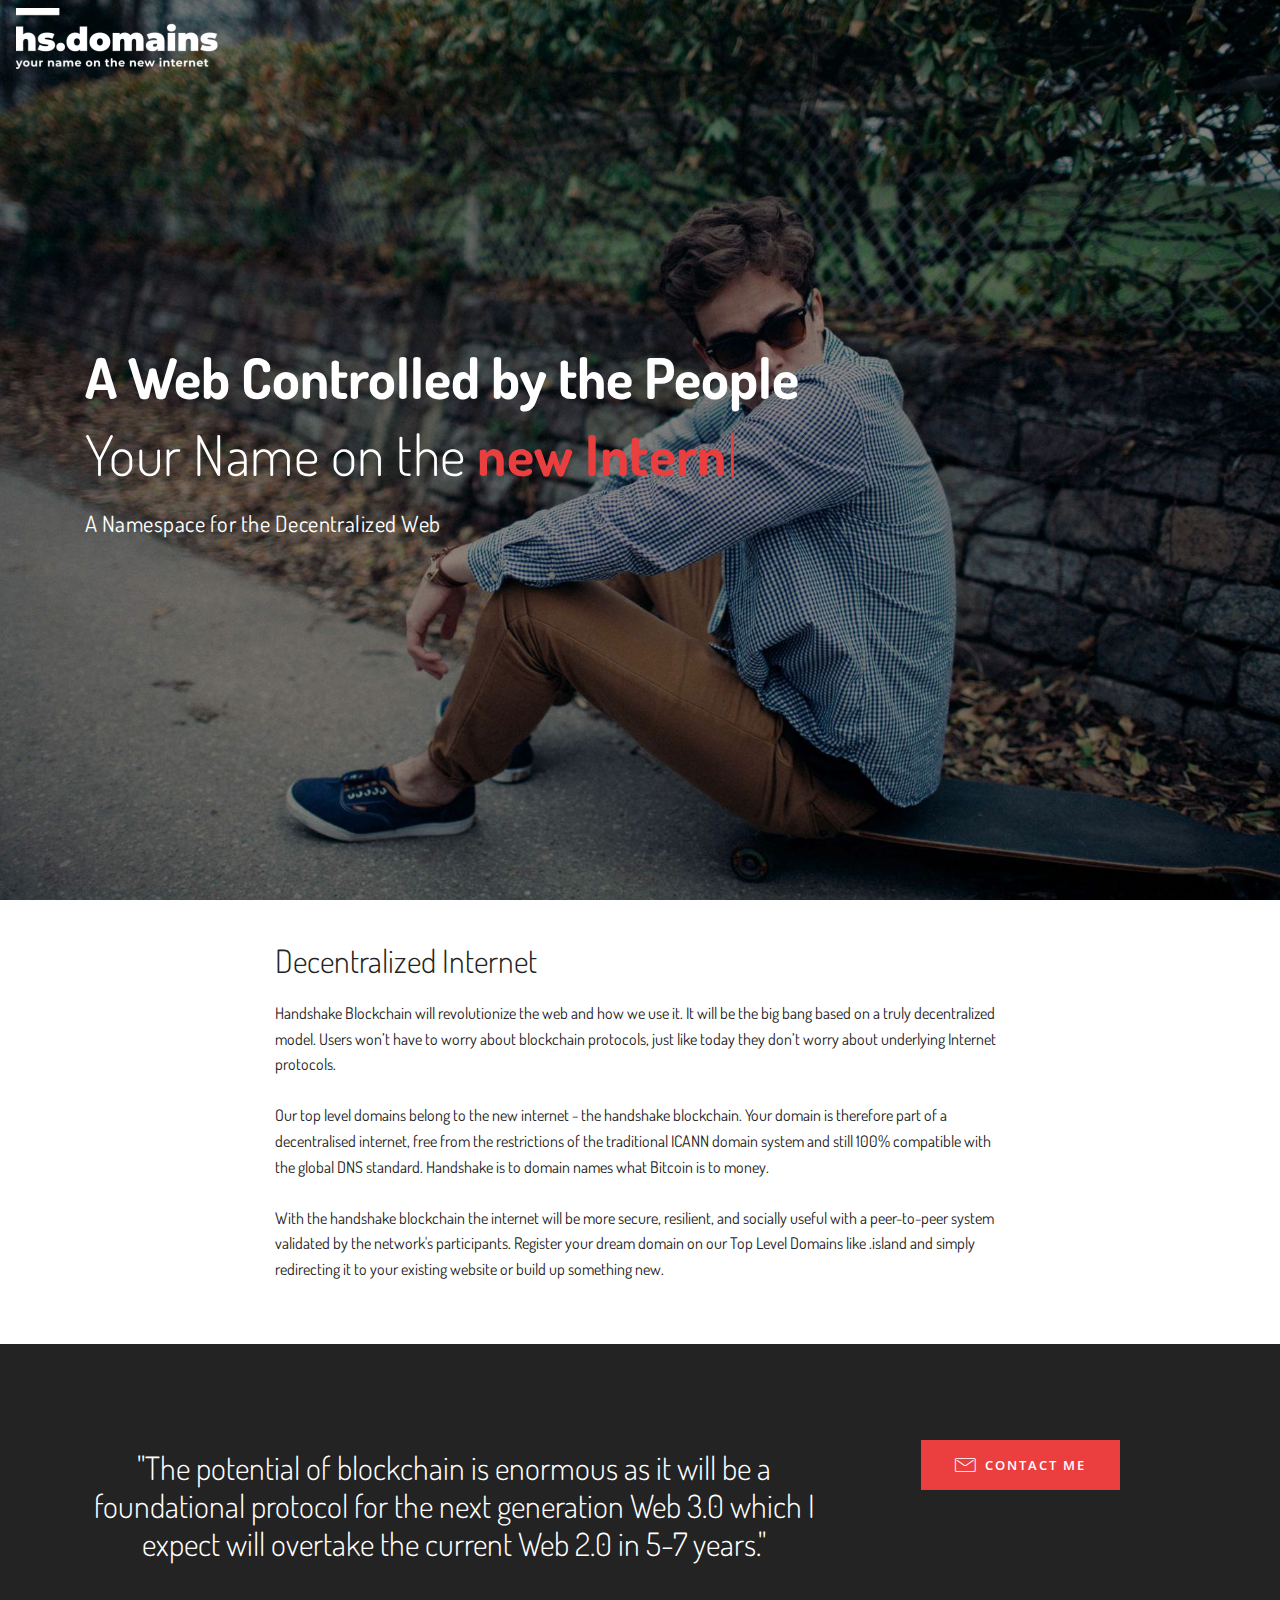
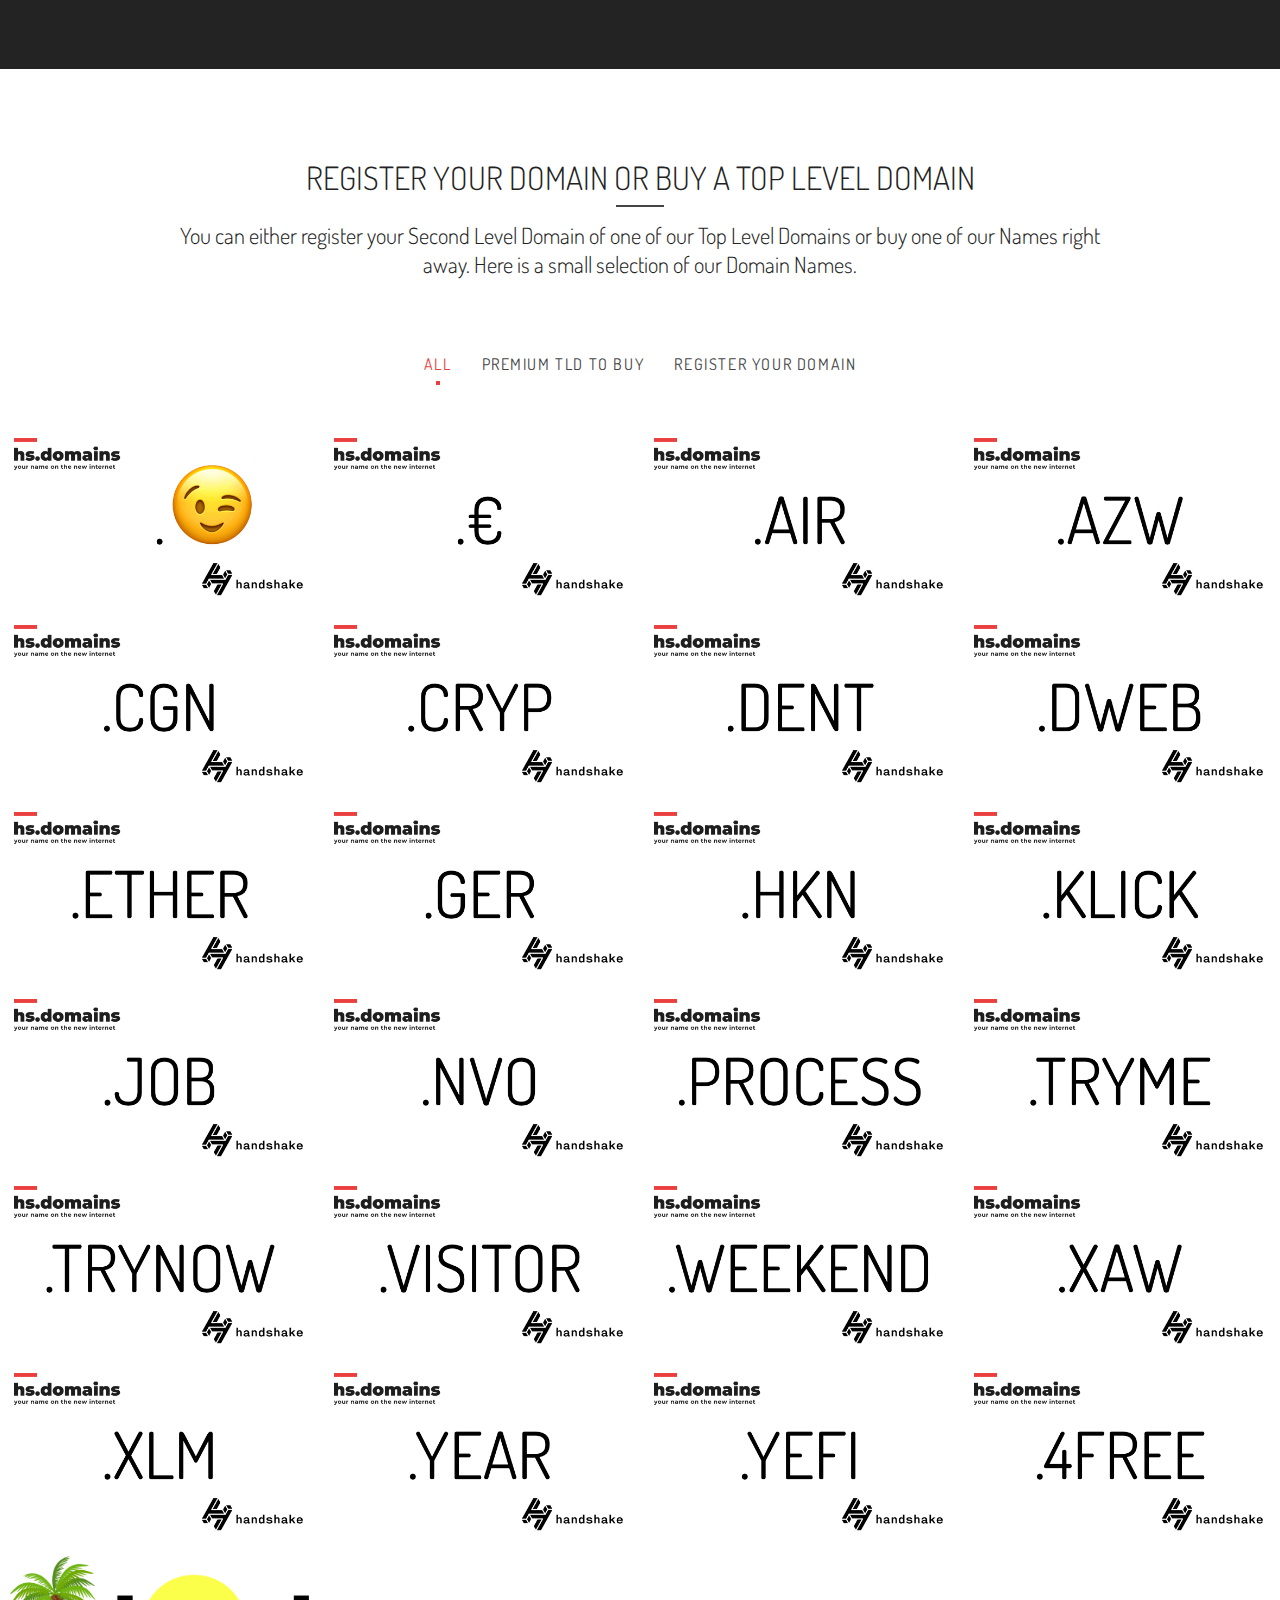
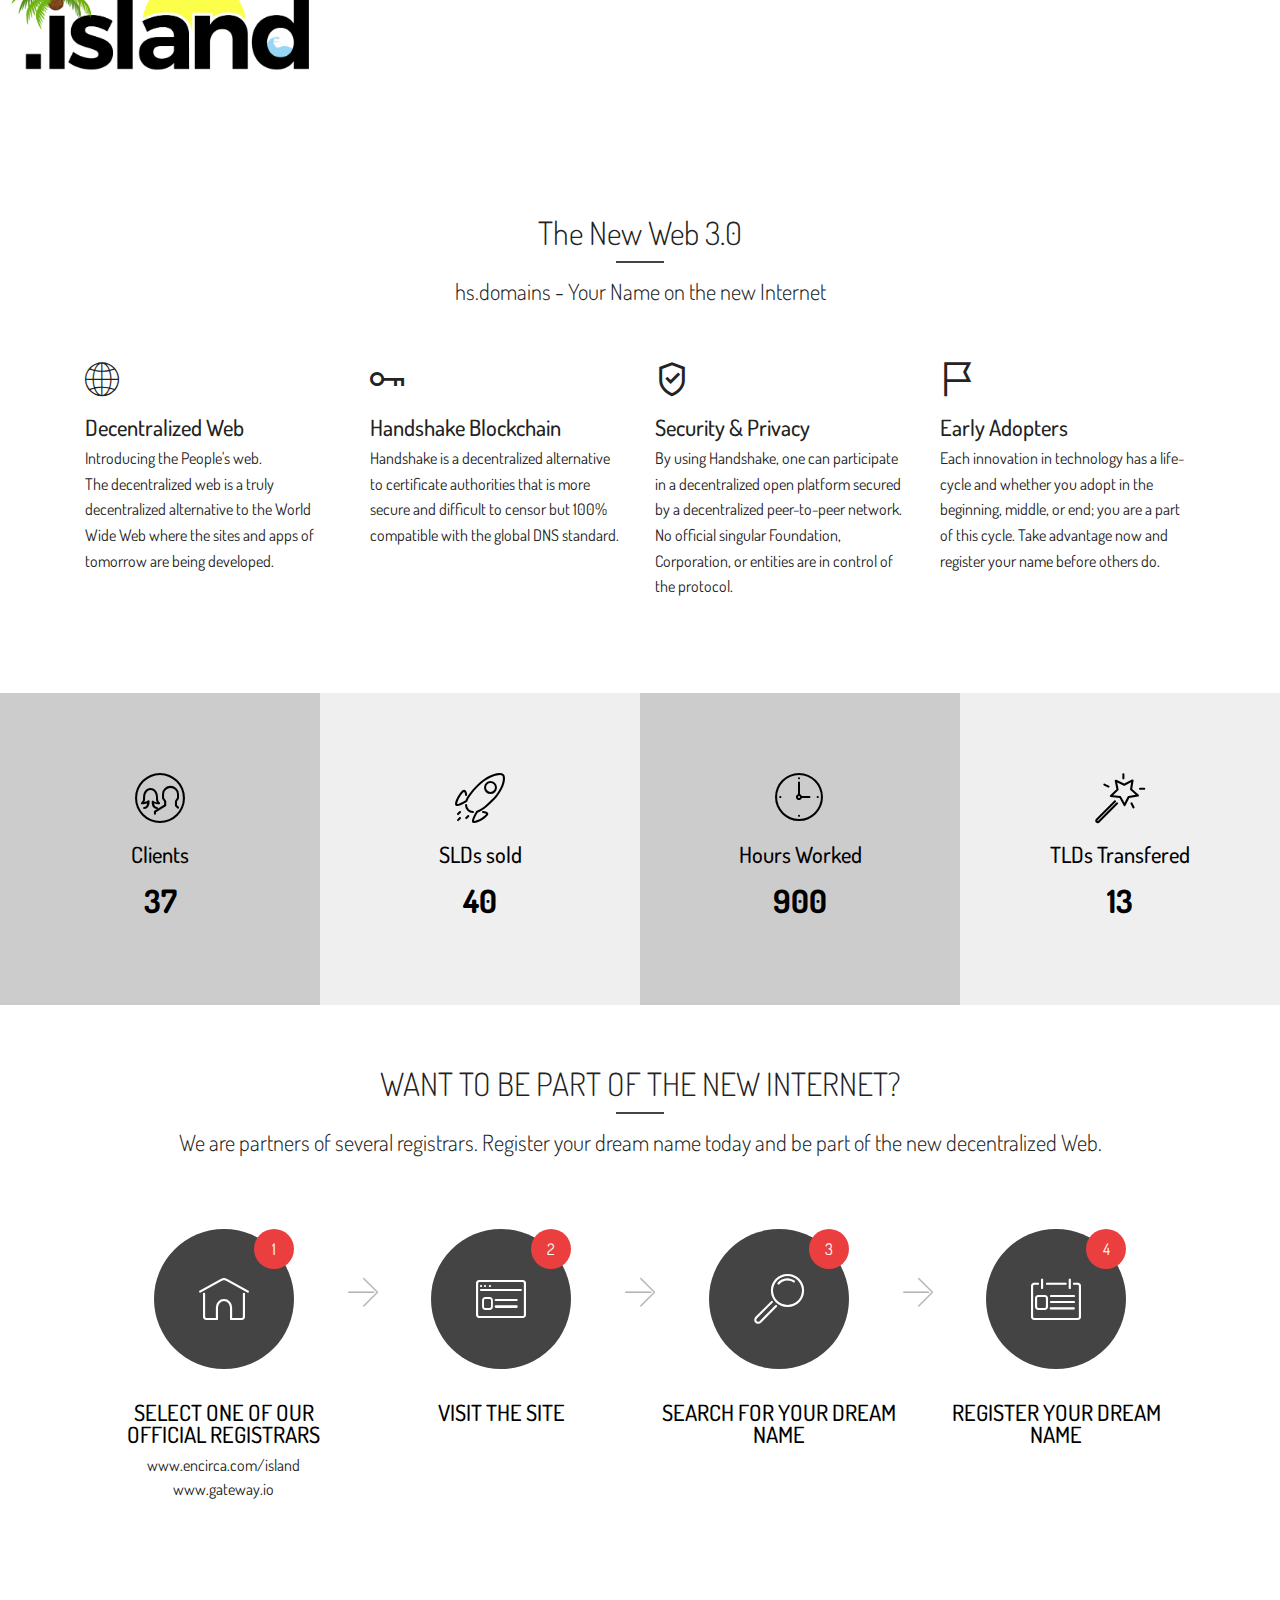
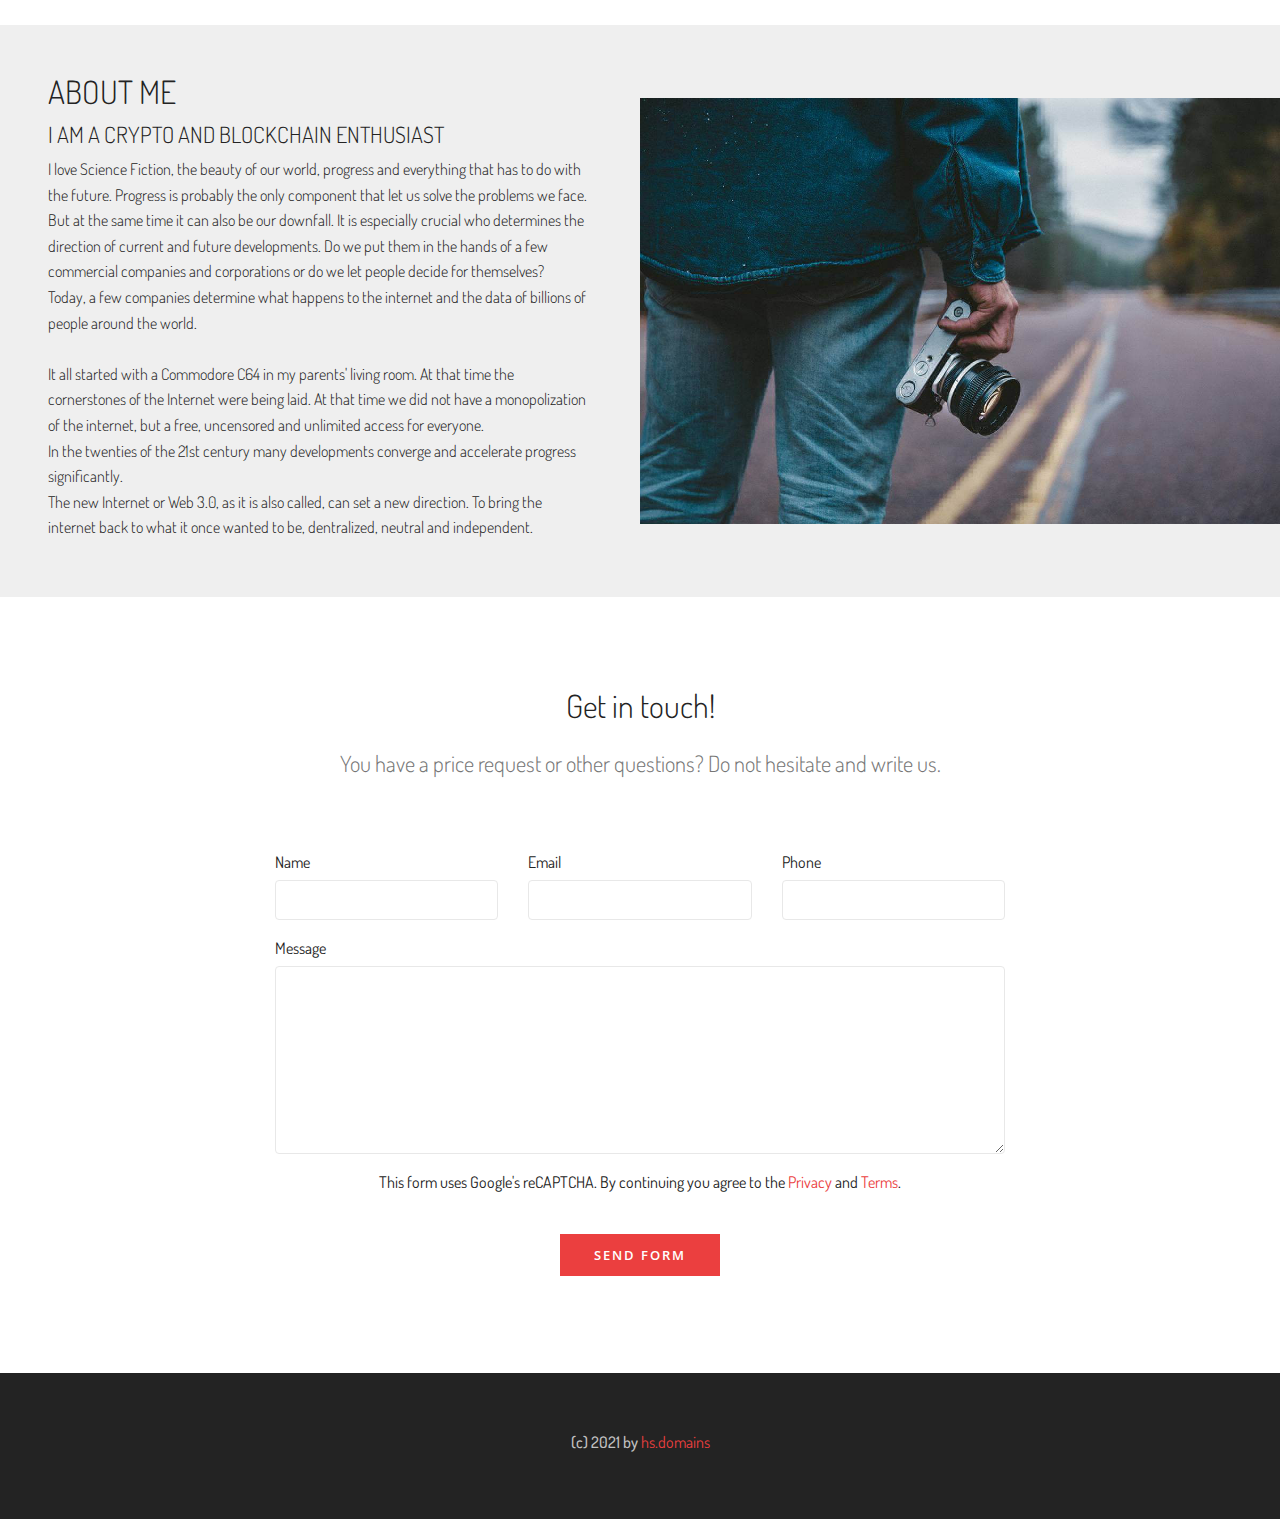
==== index.html @ 5c5e17a7 "create github pages" ====
<!DOCTYPE html>
<html  >
<head>
  
  <meta charset="UTF-8">
  <meta http-equiv="X-UA-Compatible" content="IE=edge">
  
  <meta name="viewport" content="width=device-width, initial-scale=1, minimum-scale=1">
  <link rel="shortcut icon" href="assets/images/favicon.ico" type="image/x-icon">
  <meta name="description" content="The Handshake Blockchain will revolutionize the web and how we use it. Register your name with one of our Handshake Top Level Domains like .ISLAND or buy one of our Premium Names.">
  
  
  <title>Home</title>
  <link rel="stylesheet" href="assets/web/assets/mobirise-icons/mobirise-icons.css">
  <link rel="stylesheet" href="assets/web/assets/mobirise-icons2/mobirise2.css">
  <link rel="stylesheet" href="assets/tether/tether.min.css">
  <link rel="stylesheet" href="assets/bootstrap/css/bootstrap.min.css">
  <link rel="stylesheet" href="assets/bootstrap/css/bootstrap-grid.min.css">
  <link rel="stylesheet" href="assets/bootstrap/css/bootstrap-reboot.min.css">
  <link rel="stylesheet" href="assets/dropdown/css/style.css">
  <link rel="stylesheet" href="assets/socicon/css/styles.css">
  <link rel="stylesheet" href="assets/theme/css/style.css">
  <link rel="stylesheet" href="assets/gallery/style.css">
  <link rel="preload" as="style" href="assets/mobirise/css/mbr-additional.css"><link rel="stylesheet" href="assets/mobirise/css/mbr-additional.css" type="text/css">
  
  
  
  
</head>
<body>
  
  <section class="menu cid-rzMrgNeUFf" once="menu" id="menu2-7">

    
    

    <nav class="navbar navbar-dropdown navbar-expand-lg">
        <div class="navbar-brand">
            <span class="navbar-logo">
                <a href="https://hs.domains">
                    <img src="assets/images/white-on-transparent-403x121.png" alt="hs.domains" style="height: 3.8rem;">
                </a>
            </span>
            
        </div>
        
      <div class="collapse navbar-collapse" id="navbarSupportedContent">
            <ul class="navbar-nav nav-dropdown nav-right" data-app-modern-menu="true"><li class="nav-item">
                    <a class="nav-link link text-warning display-4" href="#">PORTFOLIO</a>
                </li>
                <li class="nav-item">
                    <a class="nav-link link text-warning display-4" href="#">WORKING PROCESS</a>
                </li>
                <li class="nav-item">
                    <a class="nav-link link text-warning display-4" href="#">ACHIEVEMENTS</a>
                </li></ul>
            
      </div>
    </nav>
</section>

<section class="header2 cid-rzMt37x8iA mbr-fullscreen" id="header2-8">

    

    <div class="mbr-overlay" style="opacity: 0.4; background-color: rgb(0, 0, 0);">
    </div>

    <div class="container">
        <div class="row">
            <div class="mbr-white col-md-12">
                <h1 class="mbr-section-title mbr-white mbr-bold mbr-fonts-style display-1">A Web Controlled by the People</h1>
                <div class="typed-text pb-3 display-1">
                    <span class="mbr-section-subtitle mbr-fonts-style mbr-white display-1">
                          Your Name on the</span>
                    <span>
                      <span class="animated-element mbr-bold" data-word1="new Internet" data-word2="dWeb" data-word3="Web3" data-speed="50">
                      </span>
                    </span>
                </div>
                <p class="mbr-section-text mbr-fonts-style display-5">A Namespace for the Decentralized Web</p>
                
            </div>
        </div>
    </div>
    
</section>

<section class="mbr-section content2 cid-stIenKabSm" id="content2-0">

    

    <div class="container">
        <div class="row justify-content-center">
            <div class="col-md-8 col-sm-12 text-section">
                <h2 class="mbr-fonts-style mbr-title align-left pb-3 display-2">Decentralized Internet&nbsp;</h2>
                <p class="mbr-fonts-style mbr-text align-left display-7">Handshake Blockchain will revolutionize the web and how we use it. It will be the big bang based on a truly decentralized model. Users won’t have to worry about blockchain protocols, just like today they don’t worry about underlying Internet protocols.
<br><br>Our top level domains belong to the new internet - the handshake blockchain. Your domain is therefore part of a decentralised internet, free from the restrictions of the traditional ICANN domain system and still 100% compatible with the global DNS standard. Handshake is to domain names what Bitcoin is to money.
<br>
<br>With the handshake blockchain the internet will be more secure, resilient, and socially useful with a peer-to-peer system validated by the network's participants.&nbsp;Register your dream domain on our Top Level Domains like .island and simply redirecting it to your existing website or build up something new.<br></p>
            </div>
        </div>
    </div>
</section>

<section class="cid-stItTeseYV" id="info1-a">

    

    
    <div class="container text-center">
        <div class="row justify-content-center">
            <div class="col-md-8 section">
                <div class="section-title">
                    <h3 class="mbr-fonts-style mbr-section-title display-2">"The potential of blockchain is enormous as it will be a foundational protocol for the next generation Web 3.0 which I expect will overtake the current Web 2.0 in 5-7 years."</h3>
                </div>
            </div>
            <div class="col-md-4 mbr-section-btn"><a href="index.html#form2-c" class="btn btn-primary display-4"><span class="mbri-letter mbr-iconfont mbr-iconfont-btn"></span>
                    CONTACT ME</a></div>
        </div>
    </div>
</section>

<section class="mbr-gallery mbr-slider-carousel cid-stIqfRsL3S" id="gallery2-7">

    
    <div class="container">
        <div class="row justify-content-center">
            <div class="col-sm-10">
                <h2 class="mbr-section-title mbr-fonts-style align-center display-2">
                    REGISTER YOUR DOMAIN OR BUY A TOP LEVEL DOMAIN</h2>
                <div class="underline align-center">
                    <div class="line"></div>
                </div>
                <h3 class="mbr-section-subtitle mbr-light mbr-fonts-style pt-3 align-center display-5">You can either register your Second Level Domain of one of our Top Level Domains or buy one of our Names right away. Here is a small selection of our Domain Names.</h3>
            </div>
        </div>
    </div>
    
    <div>
        <div class="pt-5"><!-- Filter --><div class="mbr-gallery-filter container gallery-filter-active"><ul buttons="0"><li class="mbr-gallery-filter-all active"><a class="btn btn-md btn-primary-outline display-7" href="">All</a></li></ul></div><!-- Gallery --><div class="mbr-gallery-row"><div class="mbr-gallery-layout-default"><div><div><div class="mbr-gallery-item mbr-gallery-item--p1" data-video-url="false" data-tags="PREMIUM TLD TO BUY"><div href="#lb-gallery2-7" data-slide-to="0" data-toggle="modal"><img src="assets/images/tld-for-sale-.winkersmiley-560x315-560x315.png" alt="" title=""><span class="icon-focus"></span></div></div><div class="mbr-gallery-item mbr-gallery-item--p1" data-video-url="false" data-tags="PREMIUM TLD TO BUY"><div href="#lb-gallery2-7" data-slide-to="1" data-toggle="modal"><img src="assets/images/tld-for-sale-.-560x315-560x315.png" alt="" title=""><span class="icon-focus"></span></div></div><div class="mbr-gallery-item mbr-gallery-item--p1" data-video-url="false" data-tags="PREMIUM TLD TO BUY"><div href="#lb-gallery2-7" data-slide-to="2" data-toggle="modal"><img src="assets/images/tld-for-sale-.air-560x315-560x315.png" alt="" title=""><span class="icon-focus"></span></div></div><div class="mbr-gallery-item mbr-gallery-item--p1" data-video-url="false" data-tags="PREMIUM TLD TO BUY"><div href="#lb-gallery2-7" data-slide-to="3" data-toggle="modal"><img src="assets/images/tld-for-sale-.azw-560x315-560x315.png" alt="" title=""><span class="icon-focus"></span></div></div><div class="mbr-gallery-item mbr-gallery-item--p1" data-video-url="false" data-tags="PREMIUM TLD TO BUY"><div href="#lb-gallery2-7" data-slide-to="4" data-toggle="modal"><img src="assets/images/tld-for-sale-.cgn-560x315-560x315.png" alt="" title=""><span class="icon-focus"></span></div></div><div class="mbr-gallery-item mbr-gallery-item--p1" data-video-url="false" data-tags="PREMIUM TLD TO BUY"><div href="#lb-gallery2-7" data-slide-to="5" data-toggle="modal"><img src="assets/images/tld-for-sale-.cryp-560x315-560x315.png" alt="" title=""><span class="icon-focus"></span></div></div><div class="mbr-gallery-item mbr-gallery-item--p1" data-video-url="false" data-tags="PREMIUM TLD TO BUY"><div href="#lb-gallery2-7" data-slide-to="6" data-toggle="modal"><img src="assets/images/tld-for-sale-.dent-560x315-560x315.png" alt="" title=""><span class="icon-focus"></span></div></div><div class="mbr-gallery-item mbr-gallery-item--p1" data-video-url="false" data-tags="PREMIUM TLD TO BUY"><div href="#lb-gallery2-7" data-slide-to="7" data-toggle="modal"><img src="assets/images/tld-for-sale-.dweb-560x315-560x315.png" alt="" title=""><span class="icon-focus"></span></div></div><div class="mbr-gallery-item mbr-gallery-item--p1" data-video-url="false" data-tags="PREMIUM TLD TO BUY"><div href="#lb-gallery2-7" data-slide-to="8" data-toggle="modal"><img src="assets/images/tld-for-sale-.ether-560x315-560x315.png" alt="" title=""><span class="icon-focus"></span></div></div><div class="mbr-gallery-item mbr-gallery-item--p1" data-video-url="false" data-tags="PREMIUM TLD TO BUY"><div href="#lb-gallery2-7" data-slide-to="9" data-toggle="modal"><img src="assets/images/tld-for-sale-.ger-560x315-560x315.png" alt="" title=""><span class="icon-focus"></span></div></div><div class="mbr-gallery-item mbr-gallery-item--p1" data-video-url="false" data-tags="PREMIUM TLD TO BUY"><div href="#lb-gallery2-7" data-slide-to="10" data-toggle="modal"><img src="assets/images/tld-for-sale-.hkn-560x315-560x315.png" alt="" title=""><span class="icon-focus"></span></div></div><div class="mbr-gallery-item mbr-gallery-item--p1" data-video-url="false" data-tags="PREMIUM TLD TO BUY"><div href="#lb-gallery2-7" data-slide-to="11" data-toggle="modal"><img src="assets/images/tld-for-sale-.klick-560x315-560x315.png" alt="" title=""><span class="icon-focus"></span></div></div><div class="mbr-gallery-item mbr-gallery-item--p1" data-video-url="false" data-tags="PREMIUM TLD TO BUY"><div href="#lb-gallery2-7" data-slide-to="12" data-toggle="modal"><img src="assets/images/tld-for-sale-.job-560x315-560x315.png" alt="" title=""><span class="icon-focus"></span></div></div><div class="mbr-gallery-item mbr-gallery-item--p1" data-video-url="false" data-tags="PREMIUM TLD TO BUY"><div href="#lb-gallery2-7" data-slide-to="13" data-toggle="modal"><img src="assets/images/tld-for-sale-.nvo-560x315-560x315.png" alt="" title=""><span class="icon-focus"></span></div></div><div class="mbr-gallery-item mbr-gallery-item--p1" data-video-url="false" data-tags="PREMIUM TLD TO BUY"><div href="#lb-gallery2-7" data-slide-to="14" data-toggle="modal"><img src="assets/images/tld-for-sale-.process-560x315-560x315.png" alt="" title=""><span class="icon-focus"></span></div></div><div class="mbr-gallery-item mbr-gallery-item--p1" data-video-url="false" data-tags="PREMIUM TLD TO BUY"><div href="#lb-gallery2-7" data-slide-to="15" data-toggle="modal"><img src="assets/images/tld-for-sale-.tryme-560x315-560x315.png" alt="" title=""><span class="icon-focus"></span></div></div><div class="mbr-gallery-item mbr-gallery-item--p1" data-video-url="false" data-tags="PREMIUM TLD TO BUY"><div href="#lb-gallery2-7" data-slide-to="16" data-toggle="modal"><img src="assets/images/tld-for-sale-.trynow-560x315-560x315.png" alt="" title=""><span class="icon-focus"></span></div></div><div class="mbr-gallery-item mbr-gallery-item--p1" data-video-url="false" data-tags="PREMIUM TLD TO BUY"><div href="#lb-gallery2-7" data-slide-to="17" data-toggle="modal"><img src="assets/images/tld-for-sale-.visitor-560x315-560x315.png" alt="" title=""><span class="icon-focus"></span></div></div><div class="mbr-gallery-item mbr-gallery-item--p1" data-video-url="false" data-tags="PREMIUM TLD TO BUY"><div href="#lb-gallery2-7" data-slide-to="18" data-toggle="modal"><img src="assets/images/tld-for-sale-.weekend-560x315-560x315.png" alt="" title=""><span class="icon-focus"></span></div></div><div class="mbr-gallery-item mbr-gallery-item--p1" data-video-url="false" data-tags="PREMIUM TLD TO BUY"><div href="#lb-gallery2-7" data-slide-to="19" data-toggle="modal"><img src="assets/images/tld-for-sale-.xaw-560x315-560x315.png" alt="" title=""><span class="icon-focus"></span></div></div><div class="mbr-gallery-item mbr-gallery-item--p1" data-video-url="false" data-tags="PREMIUM TLD TO BUY"><div href="#lb-gallery2-7" data-slide-to="20" data-toggle="modal"><img src="assets/images/tld-for-sale-xlm-560x315-560x315.png" alt="" title=""><span class="icon-focus"></span></div></div><div class="mbr-gallery-item mbr-gallery-item--p1" data-video-url="false" data-tags="PREMIUM TLD TO BUY"><div href="#lb-gallery2-7" data-slide-to="21" data-toggle="modal"><img src="assets/images/tld-for-sale-.year-560x315-560x315.png" alt="" title=""><span class="icon-focus"></span></div></div><div class="mbr-gallery-item mbr-gallery-item--p1" data-video-url="false" data-tags="PREMIUM TLD TO BUY"><div href="#lb-gallery2-7" data-slide-to="22" data-toggle="modal"><img src="assets/images/tld-for-sale-.yefi-560x315-560x315.png" alt="" title=""><span class="icon-focus"></span></div></div><div class="mbr-gallery-item mbr-gallery-item--p1" data-video-url="false" data-tags="PREMIUM TLD TO BUY"><div href="#lb-gallery2-7" data-slide-to="23" data-toggle="modal"><img src="assets/images/tld-for-sale-.4free-560x315-560x315.png" alt="" title=""><span class="icon-focus"></span></div></div><div class="mbr-gallery-item mbr-gallery-item--p1" data-video-url="false" data-tags="REGISTER YOUR DOMAIN"><div href="#lb-gallery2-7" data-slide-to="24" data-toggle="modal"><img src="assets/images/dot-island-logo-1405x536-800x305.png" alt="" title=""><span class="icon-focus"></span></div></div></div></div><div class="clearfix"></div></div></div><!-- Lightbox --><div data-app-prevent-settings="" class="mbr-slider modal fade carousel slide" tabindex="-1" data-keyboard="true" data-interval="false" id="lb-gallery2-7"><div class="modal-dialog"><div class="modal-content"><div class="modal-body"><div class="carousel-inner"><div class="carousel-item"><img src="assets/images/tld-for-sale-.winkersmiley-560x315.png" alt="" title=""></div><div class="carousel-item"><img src="assets/images/tld-for-sale-.-560x315.png" alt="" title=""></div><div class="carousel-item"><img src="assets/images/tld-for-sale-.air-560x315.png" alt="" title=""></div><div class="carousel-item"><img src="assets/images/tld-for-sale-.azw-560x315.png" alt="" title=""></div><div class="carousel-item"><img src="assets/images/tld-for-sale-.cgn-560x315.png" alt="" title=""></div><div class="carousel-item"><img src="assets/images/tld-for-sale-.cryp-560x315.png" alt="" title=""></div><div class="carousel-item"><img src="assets/images/tld-for-sale-.dent-560x315.png" alt="" title=""></div><div class="carousel-item"><img src="assets/images/tld-for-sale-.dweb-560x315.png" alt="" title=""></div><div class="carousel-item"><img src="assets/images/tld-for-sale-.ether-560x315.png" alt="" title=""></div><div class="carousel-item"><img src="assets/images/tld-for-sale-.ger-560x315.png" alt="" title=""></div><div class="carousel-item"><img src="assets/images/tld-for-sale-.hkn-560x315.png" alt="" title=""></div><div class="carousel-item"><img src="assets/images/tld-for-sale-.klick-560x315.png" alt="" title=""></div><div class="carousel-item"><img src="assets/images/tld-for-sale-.job-560x315.png" alt="" title=""></div><div class="carousel-item"><img src="assets/images/tld-for-sale-.nvo-560x315.png" alt="" title=""></div><div class="carousel-item active"><img src="assets/images/tld-for-sale-.process-560x315.png" alt="" title=""></div><div class="carousel-item"><img src="assets/images/tld-for-sale-.tryme-560x315.png" alt="" title=""></div><div class="carousel-item"><img src="assets/images/tld-for-sale-.trynow-560x315.png" alt="" title=""></div><div class="carousel-item"><img src="assets/images/tld-for-sale-.visitor-560x315.png" alt="" title=""></div><div class="carousel-item"><img src="assets/images/tld-for-sale-.weekend-560x315.png" alt="" title=""></div><div class="carousel-item"><img src="assets/images/tld-for-sale-.xaw-560x315.png" alt="" title=""></div><div class="carousel-item"><img src="assets/images/tld-for-sale-xlm-560x315.png" alt="" title=""></div><div class="carousel-item"><img src="assets/images/tld-for-sale-.year-560x315.png" alt="" title=""></div><div class="carousel-item"><img src="assets/images/tld-for-sale-.yefi-560x315.png" alt="" title=""></div><div class="carousel-item"><img src="assets/images/tld-for-sale-.4free-560x315.png" alt="" title=""></div><div class="carousel-item"><img src="assets/images/dot-island-logo-1405x536.png" alt="" title=""></div></div><a class="carousel-control carousel-control-prev" role="button" data-slide="prev" href="#lb-gallery2-7"><span class="mbri-left mbr-iconfont" aria-hidden="true"></span><span class="sr-only">Previous</span></a><a class="carousel-control carousel-control-next" role="button" data-slide="next" href="#lb-gallery2-7"><span class="mbri-right mbr-iconfont" aria-hidden="true"></span><span class="sr-only">Next</span></a><a class="close" href="#" role="button" data-dismiss="modal"><span class="sr-only">Close</span></a></div></div></div></div></div>
    </div>

</section>

<section class="cid-rzMr7rM4hq" id="features1-1">

    

    
    <div class="container">
        <h2 class="mbr-fonts-style mbr-section-title align-center display-2">The New Web 3.0</h2>
         <div class="underline align-center">
             <div class="line"></div>
         </div>

        <h3 class="mbr-fonts-style mbr-section-subtitle align-center mbr-light pt-3 display-5">hs.domains - Your Name on the new Internet</h3>

        <div class="row justify-content-center pt-5">
            <div class="col-md-6 row-item col-lg-3">
                <div class="card-img pb-3 align-left">
                    <span class="mbr-iconfont socicon-internet socicon"></span>
                </div>
                <h4 class="mbr-fonts-style mbr-card-title display-5">Decentralized Web</h4>

                <p class="mbr-text mbr-fonts-style display-7">Introducing the People's web.
<br>The decentralized web is a truly decentralized alternative to the World Wide Web where the sites and apps of tomorrow are being developed.</p>
            </div>

            <div class="col-md-6 row-item col-lg-3">
                <div class="card-img pb-3 align-left">
                    <span class="mbr-iconfont mobi-mbri-key mobi-mbri"></span>
                </div>
                <h4 class="mbr-fonts-style mbr-card-title display-5">Handshake Blockchain</h4>

                <p class="mbr-text mbr-fonts-style display-7">Handshake is a decentralized alternative to certificate authorities that is more secure and difficult to censor but 100% compatible with the global DNS standard.</p>
            </div>

            <div class="col-md-6 row-item col-lg-3">
                <div class="card-img pb-3 align-left">
                    <span class="mbr-iconfont mobi-mbri-protect mobi-mbri"></span>
                </div>
                <h4 class="mbr-fonts-style mbr-card-title display-5">Security &amp; Privacy</h4>
                <p class="mbr-text mbr-fonts-style display-7">By using Handshake, one can participate in a decentralized open platform secured by a decentralized peer-to-peer network. No official singular Foundation, Corporation, or entities are in control of the protocol.</p>
            </div>

            <div class="col-md-6 row-item col-lg-3">
                <div class="card-img pb-3 align-left">
                    <span class="mbr-iconfont mobi-mbri-flag mobi-mbri"></span>
                </div>
                <h4 class="mbr-fonts-style mbr-card-title display-5">Early Adopters</h4>
                <p class="mbr-text mbr-fonts-style display-7">Each innovation in technology has a life-cycle and whether you adopt in the beginning, middle, or end; you are a part of this cycle. Take advantage now and register your name before others do.</p>
            </div>
        </div>
    </div>
</section>

<section class="counters cid-rzMr96oZs2" id="features3-2">

    

    <div class="container-fluid">
        <div class="row justify-content-center align-center">
            <div class="col-md-3 col-sm-6 stats-item">
                <span class="mbr-iconfont mbri-users"></span>
                <h2 class="heading mbr-card-title mbr-fonts-style display-5">Clients</h2>
                <h3 class="count counter mbr-fonts-style mbr-bold display-2">37</h3>
            </div>

            <div class="col-md-3 col-sm-6 stats-item col-lg-3">
                <span class="mbr-iconfont mbri-rocket"></span>
                <h2 class="heading mbr-card-title mbr-fonts-style display-5">SLDs sold</h2>
                <h3 class="count counter mbr-fonts-style mbr-bold display-2">40</h3>
            </div>

            <div class="col-md-3 col-sm-6 stats-item col-lg-3">
                <span class="mbr-iconfont mbri-clock"></span>
                <h2 class="heading mbr-card-title mbr-fonts-style display-5">Hours Worked</h2>
                <h3 class="count counter mbr-fonts-style mbr-bold display-2">900</h3>
            </div>

            <div class="col-md-3 col-sm-6 stats-item col-lg-3">
                <span class="mbr-iconfont mbri-magic-stick"></span>
                <h2 class="heading mbr-card-title mbr-fonts-style display-5">
                    TLDs Transfered</h2>
                <h3 class="count counter mbr-fonts-style mbr-bold display-2">13</h3>
            </div>
        </div>
    </div>
</section>

<section class="cid-rzMraftkbp" id="features2-3">

    

    
    <div class="container justify-content-center">
        <h2 class="mbr-fonts-style mbr-section-title align-center display-2">WANT TO BE PART OF THE NEW INTERNET?</h2>
        <div class="underline align-center">
             <div class="line"></div>
        </div>
        
        <h3 class="mbr-fonts-style mbr-section-subtitle align-center mbr-light pt-3 display-5">We are partners of several registrars. Register your dream name today and be part of the new decentralized Web.</h3>
        <div class="media-container-row justify-content-center align-items-start main-wrapper">
            <div class="icon-main col-lg-3 col-md-6 col-12 without-before">
                <div class="process-icon">
                    <div class="wrapper-without-before">
                      <span class="icon-container">
                          <a href="#">
                              <span class="icon-wrapper mbr-iconfont mbri-home" style="background-color: rgb(68, 68, 68);"></span></a>
                          <span class="icon-number mbr-fonts-style display-7" style="background-color: rgb(68, 68, 68);">1</span>
                      </span>
                    </div>
                    <h1 class="subicon-title mbr-fonts-style display-5">SELECT ONE OF OUR OFFICIAL REGISTRARS</h1>
                    <p class="subicon-text mbr-fonts-style display-7">www.encirca.com/island<br>www.gateway.io</p>
                </div>
            </div>

            <div class="icon-main col-lg-3 col-md-6 col-12">
                <div class="process-icon">
                    <div class="wrapper">
                      <span class="icon-container">
                          <a href="#">
                            <span class="mbr-iconfont icon-wrapper mbri-sites" style="background-color: rgb(68, 68, 68);"></span></a>
                          <span class="icon-number mbr-fonts-style display-7" style="background-color: rgb(68, 68, 68);">2</span>
                      </span>
                    </div>
                    <h1 class="subicon-title mbr-fonts-style display-5">VISIT THE SITE</h1>
                    <p class="subicon-text mbr-fonts-style display-7"></p>
                </div>
            </div>
            
            <div class="icon-main col-lg-3 col-md-6 col-12 third-elem">
                <div class="process-icon">
                    <div class="wrapper">
                      <span class="icon-container">
                          <a href="#">
                            <span class="mbr-iconfont icon-wrapper mbri-search" style="background-color: rgb(68, 68, 68);"></span></a>
                          <span class="icon-number mbr-fonts-style display-7" style="background-color: rgb(68, 68, 68);">3</span>
                      </span>
                    </div>
                    <h1 class="subicon-title mbr-fonts-style display-5">SEARCH FOR YOUR DREAM NAME</h1>
                    <p class="subicon-text mbr-fonts-style display-7"></p>
                </div>
            </div>
                
            <div class="icon-main col-lg-3 col-md-6 col-12">
                  <div class="process-icon">
                      <div class="wrapper">
                        <span class="icon-container">
                            <a href="#">
                              <span class="mbr-iconfont icon-wrapper mbri-contact-form" style="background-color: rgb(68, 68, 68);"></span></a>
                            <span class="icon-number mbr-fonts-style display-7" style="background-color: rgb(68, 68, 68);">4</span>
                        </span>
                      </div>
                      <h1 class="subicon-title mbr-fonts-style display-5">REGISTER YOUR DREAM NAME</h1>
                      <p class="subicon-text mbr-fonts-style display-7"></p>
                  </div>
            </div>
        </div>
    </div>
</section>

<section class="cid-rzMrbJWA9w" id="features5-4">

    

    
    <div class="container-fluid">
        <div class="row align-items-center content-row">
          <div class="col-lg-6 wrap-block">
              <h1 class="mbr-section-title mbr-fonts-style mbr-light display-2">ABOUT ME</h1>
              <h2 class="mbr-section-subtitle mbr-fonts-style mbr-light display-5">I AM A CRYPTO AND BLOCKCHAIN ENTHUSIAST</h2>
              <h3 class="mbr-text mbr-fonts-style mbr-light display-7">I love Science Fiction, the beauty of our world, progress and everything that has to do with the future. Progress is probably the only component that let us solve the problems we face. But at the same time it can also be our downfall. It is especially crucial who determines the direction of current and future developments. Do we put them in the hands of a few commercial companies and corporations or do we let people decide for themselves?<br>Today, a few companies determine what happens to the internet and the data of billions of people around the world.<br><br>It all started with a Commodore C64 in my parents' living room. At that time the cornerstones of the Internet were being laid. At that time we did not have a monopolization of the internet, but a free, uncensored and unlimited access for everyone.
<div>
</div><div>In the twenties of the 21st century many developments converge and accelerate progress significantly. 
</div><div>
</div><div>The new Internet or Web 3.0, as it is also called, can set a new direction. To bring the internet back to what it once wanted to be, dentralized, neutral and independent.</div></h3>
            <div class="mbr-list counter-container mbr-fonts-style display-7"></div>
            
          </div>
          <div class="col-lg-6 photo-split">
              <img src="assets/images/01-1200x800.jpg" alt="" title="">
          </div>
      </div>
    </div>
</section>

<section class="witsec-mailform mbr-section cid-stJ8rViqOc" id="witsec-mailform-f" data-rv-view="1949">

<script src="https://www.google.com/recaptcha/api.js" async defer></script>

  

  
  <div class="container">
    <div class="row justify-content-center">
      <div class="title col-12 col-lg-8">
        <h2 class="mbr-section-title align-center pb-3 mbr-fonts-style display-2">Get in touch!</h2>
        <h3 class="mbr-section-subtitle align-center mbr-light pb-3 mbr-fonts-style display-5">You have a price request or other questions? Do not hesitate and write us.</h3>
      </div>
    </div>
  </div>
  <div class="container">
    <div class="row justify-content-center">
      <div class="media-container-column col-lg-8">
          <form class="mbr-form">
<input type="hidden" name="disableButton" value="1">
            
            <input type="hidden" name="subject" value="A message from your website.">
            <input type="hidden" name="autorespond" value="1">
            
            
            

            <div class="rowflexrev flex-column">
              <div class="row">
                <div class="col-md-12 form-group ws-form-alerts">
                  <div hidden="hidden" class="alert alert-success col-12 mbr-alert-success mbr-fonts-style display-7">Vielen Dank! Ihre Nachricht wurde verschickt!</div>
                  <div hidden="hidden" class="alert alert-danger col-12 mbr-alert-danger mbr-fonts-style display-7">An error occured. Please try again.</div>
                </div>
              </div>

              <div class="row">
                <div class="col-md-4 form-group">
                  <p class="mbr-section-labels mbr-fonts-style display-7">Name</p>
                  <input type="text" name="name" required="required" class="form-control display-7">
                </div>
                <div class="col-md-4 form-group">
                  <p class="mbr-section-labels mbr-fonts-style display-7">Email</p>
                  <input type="email" name="email" required="required" class="form-control display-7">
                </div>
                <div class="col-md-4 form-group">
                  <p class="mbr-section-labels mbr-fonts-style display-7">Phone</p>
                  <input type="tel" name="phone" class="form-control display-7">
                </div>
                <div class="col-md-12 form-group">
                  <p class="mbr-section-labels mbr-fonts-style display-7">Message</p>
                  <textarea name="message" required="required" class="form-control display-7"></textarea>
                </div>
                
                <div class="col-md-12 justify-content-center form-group">
                  <p class="mbr-section-terms mbr-text mbr-fonts-style display-7">
                    This form uses Google's reCAPTCHA. By continuing you agree to the <a href="https://policies.google.com/privacy" target="_blank">Privacy</a> and <a href="https://policies.google.com/terms" target="_blank">Terms</a>.
                  </p>
                </div>
                <div class="g-recaptcha col-md-12 form-group" data-sitekey="6LeiiJ0aAAAAAFruVRvucAM12_rus2UJ9Byrf4qW"></div>
                <div class="col-md-12 input-group-btn align-center"><button type="submit" class="btn btn-primary btn-form display-4">SEND FORM</button></div>
              </div>
            </div>
        </form>
      </div>
    </div>
  </div>
</section>

<section class="cid-rzMrdh7IU7" id="footer2-5">

    

    
       <div class="container-fluid text-center">
           <div class="row justify-content-center">
             <div class="col-md-6 col-sm-12">
                 <h3 class="inner-text mbr-fonts-style content-text display-7">(c) 2021 by <a href="mailto:info@hs.domains" class="text-primary">hs.domains</a></h3>
             </div>
             
    </div>
       </div>

</section>


<script src="assets/witsec-mailform/mailform.js"></script>
  <script src="assets/web/assets/jquery/jquery.min.js"></script>
  <script src="assets/popper/popper.min.js"></script>
  <script src="assets/tether/tether.min.js"></script>
  <script src="assets/bootstrap/js/bootstrap.min.js"></script>
  <script src="assets/smoothscroll/smooth-scroll.js"></script>
  <script src="assets/dropdown/js/nav-dropdown.js"></script>
  <script src="assets/dropdown/js/navbar-dropdown.js"></script>
  <script src="assets/touchswipe/jquery.touch-swipe.min.js"></script>
  <script src="assets/typed/typed.min.js"></script>
  <script src="assets/masonry/masonry.pkgd.min.js"></script>
  <script src="assets/imagesloaded/imagesloaded.pkgd.min.js"></script>
  <script src="assets/bootstrapcarouselswipe/bootstrap-carousel-swipe.js"></script>
  <script src="assets/viewportchecker/jquery.viewportchecker.js"></script>
  <script src="assets/sociallikes/social-likes.js"></script>
  <script src="assets/theme/js/script.js"></script>
  <script src="assets/gallery/player.min.js"></script>
  <script src="assets/gallery/script.js"></script>
  
  
  
</body>
</html>
---- assets/web/assets/mobirise-icons/mobirise-icons.css ----
@font-face {
  font-family: 'MobiriseIcons';
  src:  url('mobirise-icons.eot?spat4u');
  src:  url('mobirise-icons.eot?spat4u#iefix') format('embedded-opentype'),
    url('mobirise-icons.ttf?spat4u') format('truetype'),
    url('mobirise-icons.woff?spat4u') format('woff'),
    url('mobirise-icons.svg?spat4u#MobiriseIcons') format('svg');
  font-weight: normal;
  font-style: normal;
  font-display: swap;
}

[class^="mbri-"], [class*=" mbri-"] {
  /* use !important to prevent issues with browser extensions that change fonts */
  font-family: MobiriseIcons !important;
  speak: none;
  font-style: normal;
  font-weight: normal;
  font-variant: normal;
  text-transform: none;
  line-height: 1;

  /* Better Font Rendering =========== */
  -webkit-font-smoothing: antialiased;
  -moz-osx-font-smoothing: grayscale;
}

.mbri-add-submenu:before {
  content: "\e900";
}
.mbri-alert:before {
  content: "\e901";
}
.mbri-align-center:before {
  content: "\e902";
}
.mbri-align-justify:before {
  content: "\e903";
}
.mbri-align-left:before {
  content: "\e904";
}
.mbri-align-right:before {
  content: "\e905";
}
.mbri-android:before {
  content: "\e906";
}
.mbri-apple:before {
  content: "\e907";
}
.mbri-arrow-down:before {
  content: "\e908";
}
.mbri-arrow-next:before {
  content: "\e909";
}
.mbri-arrow-prev:before {
  content: "\e90a";
}
.mbri-arrow-up:before {
  content: "\e90b";
}
.mbri-bold:before {
  content: "\e90c";
}
.mbri-bookmark:before {
  content: "\e90d";
}
.mbri-bootstrap:before {
  content: "\e90e";
}
.mbri-briefcase:before {
  content: "\e90f";
}
.mbri-browse:before {
  content: "\e910";
}
.mbri-bulleted-list:before {
  content: "\e911";
}
.mbri-calendar:before {
  content: "\e912";
}
.mbri-camera:before {
  content: "\e913";
}
.mbri-cart-add:before {
  content: "\e914";
}
.mbri-cart-full:before {
  content: "\e915";
}
.mbri-cash:before {
  content: "\e916";
}
.mbri-change-style:before {
  content: "\e917";
}
.mbri-chat:before {
  content: "\e918";
}
.mbri-clock:before {
  content: "\e919";
}
.mbri-close:before {
  content: "\e91a";
}
.mbri-cloud:before {
  content: "\e91b";
}
.mbri-code:before {
  content: "\e91c";
}
.mbri-contact-form:before {
  content: "\e91d";
}
.mbri-credit-card:before {
  content: "\e91e";
}
.mbri-cursor-click:before {
  content: "\e91f";
}
.mbri-cust-feedback:before {
  content: "\e920";
}
.mbri-database:before {
  content: "\e921";
}
.mbri-delivery:before {
  content: "\e922";
}
.mbri-desktop:before {
  content: "\e923";
}
.mbri-devices:before {
  content: "\e924";
}
.mbri-down:before {
  content: "\e925";
}
.mbri-download:before {
  content: "\e989";
}
.mbri-drag-n-drop:before {
  content: "\e927";
}
.mbri-drag-n-drop2:before {
  content: "\e928";
}
.mbri-edit:before {
  content: "\e929";
}
.mbri-edit2:before {
  content: "\e92a";
}
.mbri-error:before {
  content: "\e92b";
}
.mbri-extension:before {
  content: "\e92c";
}
.mbri-features:before {
  content: "\e92d";
}
.mbri-file:before {
  content: "\e92e";
}
.mbri-flag:before {
  content: "\e92f";
}
.mbri-folder:before {
  content: "\e930";
}
.mbri-gift:before {
  content: "\e931";
}
.mbri-github:before {
  content: "\e932";
}
.mbri-globe:before {
  content: "\e933";
}
.mbri-globe-2:before {
  content: "\e934";
}
.mbri-growing-chart:before {
  content: "\e935";
}
.mbri-hearth:before {
  content: "\e936";
}
.mbri-help:before {
  content: "\e937";
}
.mbri-home:before {
  content: "\e938";
}
.mbri-hot-cup:before {
  content: "\e939";
}
.mbri-idea:before {
  content: "\e93a";
}
.mbri-image-gallery:before {
  content: "\e93b";
}
.mbri-image-slider:before {
  content: "\e93c";
}
.mbri-info:before {
  content: "\e93d";
}
.mbri-italic:before {
  content: "\e93e";
}
.mbri-key:before {
  content: "\e93f";
}
.mbri-laptop:before {
  content: "\e940";
}
.mbri-layers:before {
  content: "\e941";
}
.mbri-left-right:before {
  content: "\e942";
}
.mbri-left:before {
  content: "\e943";
}
.mbri-letter:before {
  content: "\e944";
}
.mbri-like:before {
  content: "\e945";
}
.mbri-link:before {
  content: "\e946";
}
.mbri-lock:before {
  content: "\e947";
}
.mbri-login:before {
  content: "\e948";
}
.mbri-logout:before {
  content: "\e949";
}
.mbri-magic-stick:before {
  content: "\e94a";
}
.mbri-map-pin:before {
  content: "\e94b";
}
.mbri-menu:before {
  content: "\e94c";
}
.mbri-mobile:before {
  content: "\e94d";
}
.mbri-mobile2:before {
  content: "\e94e";
}
.mbri-mobirise:before {
  content: "\e94f";
}
.mbri-more-horizontal:before {
  content: "\e950";
}
.mbri-more-vertical:before {
  content: "\e951";
}
.mbri-music:before {
  content: "\e952";
}
.mbri-new-file:before {
  content: "\e953";
}
.mbri-numbered-list:before {
  content: "\e954";
}
.mbri-opened-folder:before {
  content: "\e955";
}
.mbri-pages:before {
  content: "\e956";
}
.mbri-paper-plane:before {
  content: "\e957";
}
.mbri-paperclip:before {
  content: "\e958";
}
.mbri-photo:before {
  content: "\e959";
}
.mbri-photos:before {
  content: "\e95a";
}
.mbri-pin:before {
  content: "\e95b";
}
.mbri-play:before {
  content: "\e95c";
}
.mbri-plus:before {
  content: "\e95d";
}
.mbri-preview:before {
  content: "\e95e";
}
.mbri-print:before {
  content: "\e95f";
}
.mbri-protect:before {
  content: "\e960";
}
.mbri-question:before {
  content: "\e961";
}
.mbri-quote-left:before {
  content: "\e962";
}
.mbri-quote-right:before {
  content: "\e963";
}
.mbri-refresh:before {
  content: "\e964";
}
.mbri-responsive:before {
  content: "\e965";
}
.mbri-right:before {
  content: "\e966";
}
.mbri-rocket:before {
  content: "\e967";
}
.mbri-sad-face:before {
  content: "\e968";
}
.mbri-sale:before {
  content: "\e969";
}
.mbri-save:before {
  content: "\e96a";
}
.mbri-search:before {
  content: "\e96b";
}
.mbri-setting:before {
  content: "\e96c";
}
.mbri-setting2:before {
  content: "\e96d";
}
.mbri-setting3:before {
  content: "\e96e";
}
.mbri-share:before {
  content: "\e96f";
}
.mbri-shopping-bag:before {
  content: "\e970";
}
.mbri-shopping-basket:before {
  content: "\e971";
}
.mbri-shopping-cart:before {
  content: "\e972";
}
.mbri-sites:before {
  content: "\e973";
}
.mbri-smile-face:before {
  content: "\e974";
}
.mbri-speed:before {
  content: "\e975";
}
.mbri-star:before {
  content: "\e976";
}
.mbri-success:before {
  content: "\e977";
}
.mbri-sun:before {
  content: "\e978";
}
.mbri-sun2:before {
  content: "\e979";
}
.mbri-tablet:before {
  content: "\e97a";
}
.mbri-tablet-vertical:before {
  content: "\e97b";
}
.mbri-target:before {
  content: "\e97c";
}
.mbri-timer:before {
  content: "\e97d";
}
.mbri-to-ftp:before {
  content: "\e97e";
}
.mbri-to-local-drive:before {
  content: "\e97f";
}
.mbri-touch-swipe:before {
  content: "\e980";
}
.mbri-touch:before {
  content: "\e981";
}
.mbri-trash:before {
  content: "\e982";
}
.mbri-underline:before {
  content: "\e983";
}
.mbri-unlink:before {
  content: "\e984";
}
.mbri-unlock:before {
  content: "\e985";
}
.mbri-up-down:before {
  content: "\e986";
}
.mbri-up:before {
  content: "\e987";
}
.mbri-update:before {
  content: "\e988";
}
.mbri-upload:before {
 content: "\e926"; 
}
.mbri-user:before {
  content: "\e98a";
}
.mbri-user2:before {
  content: "\e98b";
}
.mbri-users:before {
  content: "\e98c";
}
.mbri-video:before {
  content: "\e98d";
}
.mbri-video-play:before {
  content: "\e98e";
}
.mbri-watch:before {
  content: "\e98f";
}
.mbri-website-theme:before {
  content: "\e990";
}
.mbri-wifi:before {
  content: "\e991";
}
.mbri-windows:before {
  content: "\e992";
}
.mbri-zoom-out:before {
  content: "\e993";
}
.mbri-redo:before {
  content: "\e994";
}
.mbri-undo:before {
  content: "\e995";
}
---- assets/web/assets/mobirise-icons2/mobirise2.css ----
@font-face {
  font-family: 'Moririse2';
  font-display: swap;
  src:  url('mobirise2.eot?f2bix4');
  src:  url('mobirise2.eot?f2bix4#iefix') format('embedded-opentype'),
    url('mobirise2.ttf?f2bix4') format('truetype'),
    url('mobirise2.woff?f2bix4') format('woff'),
    url('mobirise2.svg?f2bix4#mobirise2') format('svg');
  font-weight: normal;
  font-style: normal;
}

[class^="mobi-"], [class*=" mobi-"] {
  /* use !important to prevent issues with browser extensions that change fonts */
  font-family: 'Moririse2' !important;
  speak: none;
  font-style: normal;
  font-weight: normal;
  font-variant: normal;
  text-transform: none;
  line-height: 1;

  /* Better Font Rendering =========== */
  -webkit-font-smoothing: antialiased;
  -moz-osx-font-smoothing: grayscale;
}

.mobi-mbri-add-submenu:before {
  content: "\e900";
}
.mobi-mbri-alert:before {
  content: "\e901";
}
.mobi-mbri-align-center:before {
  content: "\e902";
}
.mobi-mbri-align-justify:before {
  content: "\e903";
}
.mobi-mbri-align-left:before {
  content: "\e904";
}
.mobi-mbri-align-right:before {
  content: "\e905";
}
.mobi-mbri-android:before {
  content: "\e906";
}
.mobi-mbri-apple:before {
  content: "\e907";
}
.mobi-mbri-arrow-down:before {
  content: "\e908";
}
.mobi-mbri-arrow-next:before {
  content: "\e909";
}
.mobi-mbri-arrow-prev:before {
  content: "\e90a";
}
.mobi-mbri-arrow-up:before {
  content: "\e90b";
}
.mobi-mbri-bold:before {
  content: "\e90c";
}
.mobi-mbri-bookmark:before {
  content: "\e90d";
}
.mobi-mbri-bootstrap:before {
  content: "\e90e";
}
.mobi-mbri-briefcase:before {
  content: "\e90f";
}
.mobi-mbri-browse:before {
  content: "\e910";
}
.mobi-mbri-bulleted-list:before {
  content: "\e911";
}
.mobi-mbri-calendar:before {
  content: "\e912";
}
.mobi-mbri-camera:before {
  content: "\e913";
}
.mobi-mbri-cart-add:before {
  content: "\e914";
}
.mobi-mbri-cart-full:before {
  content: "\e915";
}
.mobi-mbri-cash:before {
  content: "\e916";
}
.mobi-mbri-change-style:before {
  content: "\e917";
}
.mobi-mbri-chat:before {
  content: "\e918";
}
.mobi-mbri-clock:before {
  content: "\e919";
}
.mobi-mbri-close:before {
  content: "\e91a";
}
.mobi-mbri-cloud:before {
  content: "\e91b";
}
.mobi-mbri-code:before {
  content: "\e91c";
}
.mobi-mbri-contact-form:before {
  content: "\e91d";
}
.mobi-mbri-credit-card:before {
  content: "\e91e";
}
.mobi-mbri-cursor-click:before {
  content: "\e91f";
}
.mobi-mbri-cust-feedback:before {
  content: "\e920";
}
.mobi-mbri-database:before {
  content: "\e921";
}
.mobi-mbri-delivery:before {
  content: "\e922";
}
.mobi-mbri-desktop:before {
  content: "\e923";
}
.mobi-mbri-devices:before {
  content: "\e924";
}
.mobi-mbri-down:before {
  content: "\e925";
}
.mobi-mbri-download-2:before {
  content: "\e926";
}
.mobi-mbri-download:before {
  content: "\e927";
}
.mobi-mbri-drag-n-drop-2:before {
  content: "\e928";
}
.mobi-mbri-drag-n-drop:before {
  content: "\e929";
}
.mobi-mbri-edit-2:before {
  content: "\e92a";
}
.mobi-mbri-edit:before {
  content: "\e92b";
}
.mobi-mbri-error:before {
  content: "\e92c";
}
.mobi-mbri-extension:before {
  content: "\e92d";
}
.mobi-mbri-features:before {
  content: "\e92e";
}
.mobi-mbri-file:before {
  content: "\e92f";
}
.mobi-mbri-flag:before {
  content: "\e930";
}
.mobi-mbri-folder:before {
  content: "\e931";
}
.mobi-mbri-gift:before {
  content: "\e932";
}
.mobi-mbri-github:before {
  content: "\e933";
}
.mobi-mbri-globe-2:before {
  content: "\e934";
}
.mobi-mbri-globe:before {
  content: "\e935";
}
.mobi-mbri-growing-chart:before {
  content: "\e936";
}
.mobi-mbri-hearth:before {
  content: "\e937";
}
.mobi-mbri-help:before {
  content: "\e938";
}
.mobi-mbri-home:before {
  content: "\e939";
}
.mobi-mbri-hot-cup:before {
  content: "\e93a";
}
.mobi-mbri-idea:before {
  content: "\e93b";
}
.mobi-mbri-image-gallery:before {
  content: "\e93c";
}
.mobi-mbri-image-slider:before {
  content: "\e93d";
}
.mobi-mbri-info:before {
  content: "\e93e";
}
.mobi-mbri-italic:before {
  content: "\e93f";
}
.mobi-mbri-key:before {
  content: "\e940";
}
.mobi-mbri-laptop:before {
  content: "\e941";
}
.mobi-mbri-layers:before {
  content: "\e942";
}
.mobi-mbri-left-right:before {
  content: "\e943";
}
.mobi-mbri-left:before {
  content: "\e944";
}
.mobi-mbri-letter:before {
  content: "\e945";
}
.mobi-mbri-like:before {
  content: "\e946";
}
.mobi-mbri-link:before {
  content: "\e947";
}
.mobi-mbri-lock:before {
  content: "\e948";
}
.mobi-mbri-login:before {
  content: "\e949";
}
.mobi-mbri-logout:before {
  content: "\e94a";
}
.mobi-mbri-magic-stick:before {
  content: "\e94b";
}
.mobi-mbri-map-pin:before {
  content: "\e94c";
}
.mobi-mbri-menu:before {
  content: "\e94d";
}
.mobi-mbri-mobile-2:before {
  content: "\e94e";
}
.mobi-mbri-mobile-horizontal:before {
  content: "\e94f";
}
.mobi-mbri-mobile:before {
  content: "\e950";
}
.mobi-mbri-mobirise:before {
  content: "\e951";
}
.mobi-mbri-more-horizontal:before {
  content: "\e952";
}
.mobi-mbri-more-vertical:before {
  content: "\e953";
}
.mobi-mbri-music:before {
  content: "\e954";
}
.mobi-mbri-new-file:before {
  content: "\e955";
}
.mobi-mbri-numbered-list:before {
  content: "\e956";
}
.mobi-mbri-opened-folder:before {
  content: "\e957";
}
.mobi-mbri-pages:before {
  content: "\e958";
}
.mobi-mbri-paper-plane:before {
  content: "\e959";
}
.mobi-mbri-paperclip:before {
  content: "\e95a";
}
.mobi-mbri-phone:before {
  content: "\e95b";
}
.mobi-mbri-photo:before {
  content: "\e95c";
}
.mobi-mbri-photos:before {
  content: "\e95d";
}
.mobi-mbri-pin:before {
  content: "\e95e";
}
.mobi-mbri-play:before {
  content: "\e95f";
}
.mobi-mbri-plus:before {
  content: "\e960";
}
.mobi-mbri-preview:before {
  content: "\e961";
}
.mobi-mbri-print:before {
  content: "\e962";
}
.mobi-mbri-protect:before {
  content: "\e963";
}
.mobi-mbri-question:before {
  content: "\e964";
}
.mobi-mbri-quote-left:before {
  content: "\e965";
}
.mobi-mbri-quote-right:before {
  content: "\e966";
}
.mobi-mbri-redo:before {
  content: "\e967";
}
.mobi-mbri-refresh:before {
  content: "\e968";
}
.mobi-mbri-responsive-2:before {
  content: "\e969";
}
.mobi-mbri-responsive:before {
  content: "\e96a";
}
.mobi-mbri-right:before {
  content: "\e96b";
}
.mobi-mbri-rocket:before {
  content: "\e96c";
}
.mobi-mbri-sad-face:before {
  content: "\e96d";
}
.mobi-mbri-sale:before {
  content: "\e96e";
}
.mobi-mbri-save:before {
  content: "\e96f";
}
.mobi-mbri-search:before {
  content: "\e970";
}
.mobi-mbri-setting-2:before {
  content: "\e971";
}
.mobi-mbri-setting-3:before {
  content: "\e972";
}
.mobi-mbri-setting:before {
  content: "\e973";
}
.mobi-mbri-share:before {
  content: "\e974";
}
.mobi-mbri-shopping-bag:before {
  content: "\e975";
}
.mobi-mbri-shopping-basket:before {
  content: "\e976";
}
.mobi-mbri-shopping-cart:before {
  content: "\e977";
}
.mobi-mbri-sites:before {
  content: "\e978";
}
.mobi-mbri-smile-face:before {
  content: "\e979";
}
.mobi-mbri-speed:before {
  content: "\e97a";
}
.mobi-mbri-star:before {
  content: "\e97b";
}
.mobi-mbri-success:before {
  content: "\e97c";
}
.mobi-mbri-sun:before {
  content: "\e97d";
}
.mobi-mbri-sun2:before {
  content: "\e97e";
}
.mobi-mbri-tablet-vertical:before {
  content: "\e97f";
}
.mobi-mbri-tablet:before {
  content: "\e980";
}
.mobi-mbri-target:before {
  content: "\e981";
}
.mobi-mbri-timer:before {
  content: "\e982";
}
.mobi-mbri-to-ftp:before {
  content: "\e983";
}
.mobi-mbri-to-local-drive:before {
  content: "\e984";
}
.mobi-mbri-touch-swipe:before {
  content: "\e985";
}
.mobi-mbri-touch:before {
  content: "\e986";
}
.mobi-mbri-trash:before {
  content: "\e987";
}
.mobi-mbri-underline:before {
  content: "\e988";
}
.mobi-mbri-undo:before {
  content: "\e989";
}
.mobi-mbri-unlink:before {
  content: "\e98a";
}
.mobi-mbri-unlock:before {
  content: "\e98b";
}
.mobi-mbri-up-down:before {
  content: "\e98c";
}
.mobi-mbri-up:before {
  content: "\e98d";
}
.mobi-mbri-update:before {
  content: "\e98e";
}
.mobi-mbri-upload-2:before {
  content: "\e98f";
}
.mobi-mbri-upload:before {
  content: "\e990";
}
.mobi-mbri-user-2:before {
  content: "\e991";
}
.mobi-mbri-user:before {
  content: "\e992";
}
.mobi-mbri-users:before {
  content: "\e993";
}
.mobi-mbri-video-play:before {
  content: "\e994";
}
.mobi-mbri-video:before {
  content: "\e995";
}
.mobi-mbri-watch:before {
  content: "\e996";
}
.mobi-mbri-website-theme-2:before {
  content: "\e997";
}
.mobi-mbri-website-theme:before {
  content: "\e998";
}
.mobi-mbri-wifi:before {
  content: "\e999";
}
.mobi-mbri-windows:before {
  content: "\e99a";
}
.mobi-mbri-zoom-in:before {
  content: "\e99b";
}
.mobi-mbri-zoom-out:before {
  content: "\e99c";
}
---- assets/dropdown/css/style.css ----
.navbar-dropdown {
  left: 0;
  padding: 0;
  position: absolute;
  right: 0;
  top: 0;
  transition: all 0.45s ease;
  z-index: 1030;
  background: #282828; }
  .navbar-dropdown .navbar-logo {
    margin-right: 0.8rem;
    transition: margin 0.3s ease-in-out;
    vertical-align: middle; }
    .navbar-dropdown .navbar-logo img {
      height: 3.125rem;
      transition: all 0.3s ease-in-out; }
    .navbar-dropdown .navbar-logo.mbr-iconfont {
      font-size: 3.125rem;
      line-height: 3.125rem; }
  .navbar-dropdown .navbar-caption {
    font-weight: 700;
    white-space: normal;
    vertical-align: -4px;
    line-height: 3.125rem !important; }
    .navbar-dropdown .navbar-caption, .navbar-dropdown .navbar-caption:hover {
      color: inherit;
      text-decoration: none; }
  .navbar-dropdown .mbr-iconfont + .navbar-caption {
    vertical-align: -1px; }
  .navbar-dropdown.navbar-fixed-top {
    position: fixed; }
  .navbar-dropdown .navbar-brand span {
    vertical-align: -4px; }
  .navbar-dropdown.bg-color.transparent {
    background: none; }
  .navbar-dropdown.navbar-short .navbar-brand {
    padding: 0.625rem 0; }
    .navbar-dropdown.navbar-short .navbar-brand span {
      vertical-align: -1px; }
  .navbar-dropdown.navbar-short .navbar-caption {
    line-height: 2.375rem !important;
    vertical-align: -2px; }
  .navbar-dropdown.navbar-short .navbar-logo {
    margin-right: 0.5rem; }
    .navbar-dropdown.navbar-short .navbar-logo img {
      height: 2.375rem; }
    .navbar-dropdown.navbar-short .navbar-logo.mbr-iconfont {
      font-size: 2.375rem;
      line-height: 2.375rem; }
  .navbar-dropdown.navbar-short .mbr-table-cell {
    height: 3.625rem; }
  .navbar-dropdown .navbar-close {
    left: 0.6875rem;
    position: fixed;
    top: 0.75rem;
    z-index: 1000; }
  .navbar-dropdown .hamburger-icon {
    content: "";
    display: inline-block;
    vertical-align: middle;
    width: 16px;
    -webkit-box-shadow: 0 -6px 0 1px #282828,0 0 0 1px #282828,0 6px 0 1px #282828;
    -moz-box-shadow: 0 -6px 0 1px #282828,0 0 0 1px #282828,0 6px 0 1px #282828;
    box-shadow: 0 -6px 0 1px #282828,0 0 0 1px #282828,0 6px 0 1px #282828; }

.dropdown-menu .dropdown-toggle[data-toggle="dropdown-submenu"]::after {
  border-bottom: 0.35em solid transparent;
  border-left: 0.35em solid;
  border-right: 0;
  border-top: 0.35em solid transparent;
  margin-left: 0.3rem; }

.dropdown-menu .dropdown-item:focus {
  outline: 0; }

.nav-dropdown {
  font-size: 0.75rem;
  font-weight: 500;
  height: auto !important; }
  .nav-dropdown .nav-btn {
    padding-left: 1rem; }
  .nav-dropdown .link {
    margin: .667em 1.667em;
    font-weight: 500;
    padding: 0;
    transition: color .2s ease-in-out; }
    .nav-dropdown .link.dropdown-toggle {
      margin-right: 2.583em; }
      .nav-dropdown .link.dropdown-toggle::after {
        margin-left: .25rem;
        border-top: 0.35em solid;
        border-right: 0.35em solid transparent;
        border-left: 0.35em solid transparent;
        border-bottom: 0; }
      .nav-dropdown .link.dropdown-toggle[aria-expanded="true"] {
        margin: 0;
        padding: 0.667em 3.263em  0.667em 1.667em; }
  .nav-dropdown .link::after,
  .nav-dropdown .dropdown-item::after {
    color: inherit; }
  .nav-dropdown .btn {
    font-size: 0.75rem;
    font-weight: 700;
    letter-spacing: 0;
    margin-bottom: 0;
    padding-left: 1.25rem;
    padding-right: 1.25rem; }
  .nav-dropdown .dropdown-menu {
    border-radius: 0;
    border: 0;
    left: 0;
    margin: 0;
    padding-bottom: 1.25rem;
    padding-top: 1.25rem;
    position: relative; }
  .nav-dropdown .dropdown-submenu {
    margin-left: 0.125rem;
    top: 0; }
  .nav-dropdown .dropdown-item {
    font-weight: 500;
    line-height: 2;
    padding: 0.3846em 4.615em 0.3846em 1.5385em;
    position: relative;
    transition: color .2s ease-in-out, background-color .2s ease-in-out; }
    .nav-dropdown .dropdown-item::after {
      margin-top: -0.3077em;
      position: absolute;
      right: 1.1538em;
      top: 50%; }
    .nav-dropdown .dropdown-item:focus, .nav-dropdown .dropdown-item:hover {
      background: none; }

@media (max-width: 767px) {
  .nav-dropdown.navbar-toggleable-sm {
    bottom: 0;
    display: none;
    left: 0;
    overflow-x: hidden;
    position: fixed;
    top: 0;
    transform: translateX(-100%);
    -ms-transform: translateX(-100%);
    -webkit-transform: translateX(-100%);
    width: 18.75rem;
    z-index: 999; } }
.nav-dropdown.navbar-toggleable-xl {
  bottom: 0;
  display: none;
  left: 0;
  overflow-x: hidden;
  position: fixed;
  top: 0;
  transform: translateX(-100%);
  -ms-transform: translateX(-100%);
  -webkit-transform: translateX(-100%);
  width: 18.75rem;
  z-index: 999; }

.nav-dropdown-sm {
  display: block !important;
  overflow-x: hidden;
  overflow: auto;
  padding-top: 3.875rem; }
  .nav-dropdown-sm::after {
    content: "";
    display: block;
    height: 3rem;
    width: 100%; }
  .nav-dropdown-sm.collapse.in ~ .navbar-close {
    display: block !important; }
  .nav-dropdown-sm.collapsing, .nav-dropdown-sm.collapse.in {
    transform: translateX(0);
    -ms-transform: translateX(0);
    -webkit-transform: translateX(0);
    transition: all 0.25s ease-out;
    -webkit-transition: all 0.25s ease-out;
    background: #282828; }
  .nav-dropdown-sm.collapsing[aria-expanded="false"] {
    transform: translateX(-100%);
    -ms-transform: translateX(-100%);
    -webkit-transform: translateX(-100%); }
  .nav-dropdown-sm .nav-item {
    display: block;
    margin-left: 0 !important;
    padding-left: 0; }
  .nav-dropdown-sm .link,
  .nav-dropdown-sm .dropdown-item {
    border-top: 1px dotted rgba(255, 255, 255, 0.1);
    font-size: 0.8125rem;
    line-height: 1.6;
    margin: 0 !important;
    padding: 0.875rem 2.4rem 0.875rem 1.5625rem !important;
    position: relative;
    white-space: normal; }
    .nav-dropdown-sm .link:focus, .nav-dropdown-sm .link:hover,
    .nav-dropdown-sm .dropdown-item:focus,
    .nav-dropdown-sm .dropdown-item:hover {
      background: rgba(0, 0, 0, 0.2) !important;
      color: #c0a375; }
  .nav-dropdown-sm .nav-btn {
    position: relative;
    padding: 1.5625rem 1.5625rem 0 1.5625rem; }
    .nav-dropdown-sm .nav-btn::before {
      border-top: 1px dotted rgba(255, 255, 255, 0.1);
      content: "";
      left: 0;
      position: absolute;
      top: 0;
      width: 100%; }
    .nav-dropdown-sm .nav-btn + .nav-btn {
      padding-top: 0.625rem; }
      .nav-dropdown-sm .nav-btn + .nav-btn::before {
        display: none; }
  .nav-dropdown-sm .btn {
    padding: 0.625rem 0; }
  .nav-dropdown-sm .dropdown-toggle[data-toggle="dropdown-submenu"]::after {
    margin-left: .25rem;
    border-top: 0.35em solid;
    border-right: 0.35em solid transparent;
    border-left: 0.35em solid transparent;
    border-bottom: 0; }
  .nav-dropdown-sm .dropdown-toggle[data-toggle="dropdown-submenu"][aria-expanded="true"]::after {
    border-top: 0;
    border-right: 0.35em solid transparent;
    border-left: 0.35em solid transparent;
    border-bottom: 0.35em solid; }
  .nav-dropdown-sm .dropdown-menu {
    margin: 0;
    padding: 0;
    position: relative;
    top: 0;
    left: 0;
    width: 100%;
    border: 0;
    float: none;
    border-radius: 0;
    background: none; }
  .nav-dropdown-sm .dropdown-submenu {
    left: 100%;
    margin-left: 0.125rem;
    margin-top: -1.25rem;
    top: 0; }

.navbar-toggleable-sm .nav-dropdown .dropdown-menu {
  position: absolute; }

.navbar-toggleable-sm .nav-dropdown .dropdown-submenu {
  left: 100%;
  margin-left: 0.125rem;
  margin-top: -1.25rem;
  top: 0; }

.navbar-toggleable-sm.opened .nav-dropdown .dropdown-menu {
  position: relative; }

.navbar-toggleable-sm.opened .nav-dropdown .dropdown-submenu {
  left: 0;
  margin-left: 00rem;
  margin-top: 0rem;
  top: 0; }

.is-builder .nav-dropdown.collapsing {
  transition: none !important; }

/*# sourceMappingURL=style.css.map */
---- assets/socicon/css/styles.css ----
@charset "UTF-8";

@font-face {
  font-family: 'Socicon';
  src:  url('../fonts/socicon.eot');
  src:  url('../fonts/socicon.eot?#iefix') format('embedded-opentype'),
    url('../fonts/socicon.woff2') format('woff2'),
    url('../fonts/socicon.ttf') format('truetype'),
    url('../fonts/socicon.woff') format('woff'),
    url('../fonts/socicon.svg#socicon') format('svg');
  font-weight: normal;
  font-style: normal;
}

[data-icon]:before {
  font-family: "socicon" !important;
  content: attr(data-icon);
  font-style: normal !important;
  font-weight: normal !important;
  font-variant: normal !important;
  text-transform: none !important;
  speak: none;
  line-height: 1;
  -webkit-font-smoothing: antialiased;
  -moz-osx-font-smoothing: grayscale;
}

[class^="socicon-"], [class*=" socicon-"] {
  /* use !important to prevent issues with browser extensions that change fonts */
  font-family: 'Socicon' !important;
  speak: none;
  font-style: normal;
  font-weight: normal;
  font-variant: normal;
  text-transform: none;
  line-height: 1;

  /* Better Font Rendering =========== */
  -webkit-font-smoothing: antialiased;
  -moz-osx-font-smoothing: grayscale;
}

.socicon-eitaa:before {
  content: "\e97c";
}
.socicon-soroush:before {
  content: "\e97d";
}
.socicon-bale:before {
  content: "\e97e";
}
.socicon-zazzle:before {
  content: "\e97b";
}
.socicon-society6:before {
  content: "\e97a";
}
.socicon-redbubble:before {
  content: "\e979";
}
.socicon-avvo:before {
  content: "\e978";
}
.socicon-stitcher:before {
  content: "\e977";
}
.socicon-googlehangouts:before {
  content: "\e974";
}
.socicon-dlive:before {
  content: "\e975";
}
.socicon-vsco:before {
  content: "\e976";
}
.socicon-flipboard:before {
  content: "\e973";
}
.socicon-ubuntu:before {
  content: "\e958";
}
.socicon-artstation:before {
  content: "\e959";
}
.socicon-invision:before {
  content: "\e95a";
}
.socicon-torial:before {
  content: "\e95b";
}
.socicon-collectorz:before {
  content: "\e95c";
}
.socicon-seenthis:before {
  content: "\e95d";
}
.socicon-googleplaymusic:before {
  content: "\e95e";
}
.socicon-debian:before {
  content: "\e95f";
}
.socicon-filmfreeway:before {
  content: "\e960";
}
.socicon-gnome:before {
  content: "\e961";
}
.socicon-itchio:before {
  content: "\e962";
}
.socicon-jamendo:before {
  content: "\e963";
}
.socicon-mix:before {
  content: "\e964";
}
.socicon-sharepoint:before {
  content: "\e965";
}
.socicon-tinder:before {
  content: "\e966";
}
.socicon-windguru:before {
  content: "\e967";
}
.socicon-cdbaby:before {
  content: "\e968";
}
.socicon-elementaryos:before {
  content: "\e969";
}
.socicon-stage32:before {
  content: "\e96a";
}
.socicon-tiktok:before {
  content: "\e96b";
}
.socicon-gitter:before {
  content: "\e96c";
}
.socicon-letterboxd:before {
  content: "\e96d";
}
.socicon-threema:before {
  content: "\e96e";
}
.socicon-splice:before {
  content: "\e96f";
}
.socicon-metapop:before {
  content: "\e970";
}
.socicon-naver:before {
  content: "\e971";
}
.socicon-remote:before {
  content: "\e972";
}
.socicon-internet:before {
  content: "\e957";
}
.socicon-moddb:before {
  content: "\e94b";
}
.socicon-indiedb:before {
  content: "\e94c";
}
.socicon-traxsource:before {
  content: "\e94d";
}
.socicon-gamefor:before {
  content: "\e94e";
}
.socicon-pixiv:before {
  content: "\e94f";
}
.socicon-myanimelist:before {
  content: "\e950";
}
.socicon-blackberry:before {
  content: "\e951";
}
.socicon-wickr:before {
  content: "\e952";
}
.socicon-spip:before {
  content: "\e953";
}
.socicon-napster:before {
  content: "\e954";
}
.socicon-beatport:before {
  content: "\e955";
}
.socicon-hackerone:before {
  content: "\e956";
}
.socicon-hackernews:before {
  content: "\e946";
}
.socicon-smashwords:before {
  content: "\e947";
}
.socicon-kobo:before {
  content: "\e948";
}
.socicon-bookbub:before {
  content: "\e949";
}
.socicon-mailru:before {
  content: "\e94a";
}
.socicon-gitlab:before {
  content: "\e945";
}
.socicon-instructables:before {
  content: "\e944";
}
.socicon-portfolio:before {
  content: "\e943";
}
.socicon-codered:before {
  content: "\e940";
}
.socicon-origin:before {
  content: "\e941";
}
.socicon-nextdoor:before {
  content: "\e942";
}
.socicon-udemy:before {
  content: "\e93f";
}
.socicon-livemaster:before {
  content: "\e93e";
}
.socicon-crunchbase:before {
  content: "\e93b";
}
.socicon-homefy:before {
  content: "\e93c";
}
.socicon-calendly:before {
  content: "\e93d";
}
.socicon-realtor:before {
  content: "\e90f";
}
.socicon-tidal:before {
  content: "\e910";
}
.socicon-qobuz:before {
  content: "\e911";
}
.socicon-natgeo:before {
  content: "\e912";
}
.socicon-mastodon:before {
  content: "\e913";
}
.socicon-unsplash:before {
  content: "\e914";
}
.socicon-homeadvisor:before {
  content: "\e915";
}
.socicon-angieslist:before {
  content: "\e916";
}
.socicon-codepen:before {
  content: "\e917";
}
.socicon-slack:before {
  content: "\e918";
}
.socicon-openaigym:before {
  content: "\e919";
}
.socicon-logmein:before {
  content: "\e91a";
}
.socicon-fiverr:before {
  content: "\e91b";
}
.socicon-gotomeeting:before {
  content: "\e91c";
}
.socicon-aliexpress:before {
  content: "\e91d";
}
.socicon-guru:before {
  content: "\e91e";
}
.socicon-appstore:before {
  content: "\e91f";
}
.socicon-homes:before {
  content: "\e920";
}
.socicon-zoom:before {
  content: "\e921";
}
.socicon-alibaba:before {
  content: "\e922";
}
.socicon-craigslist:before {
  content: "\e923";
}
.socicon-wix:before {
  content: "\e924";
}
.socicon-redfin:before {
  content: "\e925";
}
.socicon-googlecalendar:before {
  content: "\e926";
}
.socicon-shopify:before {
  content: "\e927";
}
.socicon-freelancer:before {
  content: "\e928";
}
.socicon-seedrs:before {
  content: "\e929";
}
.socicon-bing:before {
  content: "\e92a";
}
.socicon-doodle:before {
  content: "\e92b";
}
.socicon-bonanza:before {
  content: "\e92c";
}
.socicon-squarespace:before {
  content: "\e92d";
}
.socicon-toptal:before {
  content: "\e92e";
}
.socicon-gust:before {
  content: "\e92f";
}
.socicon-ask:before {
  content: "\e930";
}
.socicon-trulia:before {
  content: "\e931";
}
.socicon-loomly:before {
  content: "\e932";
}
.socicon-ghost:before {
  content: "\e933";
}
.socicon-upwork:before {
  content: "\e934";
}
.socicon-fundable:before {
  content: "\e935";
}
.socicon-booking:before {
  content: "\e936";
}
.socicon-googlemaps:before {
  content: "\e937";
}
.socicon-zillow:before {
  content: "\e938";
}
.socicon-niconico:before {
  content: "\e939";
}
.socicon-toneden:before {
  content: "\e93a";
}
.socicon-augment:before {
  content: "\e908";
}
.socicon-bitbucket:before {
  content: "\e909";
}
.socicon-fyuse:before {
  content: "\e90a";
}
.socicon-yt-gaming:before {
  content: "\e90b";
}
.socicon-sketchfab:before {
  content: "\e90c";
}
.socicon-mobcrush:before {
  content: "\e90d";
}
.socicon-microsoft:before {
  content: "\e90e";
}
.socicon-pandora:before {
  content: "\e907";
}
.socicon-messenger:before {
  content: "\e906";
}
.socicon-gamewisp:before {
  content: "\e905";
}
.socicon-bloglovin:before {
  content: "\e904";
}
.socicon-tunein:before {
  content: "\e903";
}
.socicon-gamejolt:before {
  content: "\e901";
}
.socicon-trello:before {
  content: "\e902";
}
.socicon-spreadshirt:before {
  content: "\e900";
}
.socicon-500px:before {
  content: "\e000";
}
.socicon-8tracks:before {
  content: "\e001";
}
.socicon-airbnb:before {
  content: "\e002";
}
.socicon-alliance:before {
  content: "\e003";
}
.socicon-amazon:before {
  content: "\e004";
}
.socicon-amplement:before {
  content: "\e005";
}
.socicon-android:before {
  content: "\e006";
}
.socicon-angellist:before {
  content: "\e007";
}
.socicon-apple:before {
  content: "\e008";
}
.socicon-appnet:before {
  content: "\e009";
}
.socicon-baidu:before {
  content: "\e00a";
}
.socicon-bandcamp:before {
  content: "\e00b";
}
.socicon-battlenet:before {
  content: "\e00c";
}
.socicon-mixer:before {
  content: "\e00d";
}
.socicon-bebee:before {
  content: "\e00e";
}
.socicon-bebo:before {
  content: "\e00f";
}
.socicon-behance:before {
  content: "\e010";
}
.socicon-blizzard:before {
  content: "\e011";
}
.socicon-blogger:before {
  content: "\e012";
}
.socicon-buffer:before {
  content: "\e013";
}
.socicon-chrome:before {
  content: "\e014";
}
.socicon-coderwall:before {
  content: "\e015";
}
.socicon-curse:before {
  content: "\e016";
}
.socicon-dailymotion:before {
  content: "\e017";
}
.socicon-deezer:before {
  content: "\e018";
}
.socicon-delicious:before {
  content: "\e019";
}
.socicon-deviantart:before {
  content: "\e01a";
}
.socicon-diablo:before {
  content: "\e01b";
}
.socicon-digg:before {
  content: "\e01c";
}
.socicon-discord:before {
  content: "\e01d";
}
.socicon-disqus:before {
  content: "\e01e";
}
.socicon-douban:before {
  content: "\e01f";
}
.socicon-draugiem:before {
  content: "\e020";
}
.socicon-dribbble:before {
  content: "\e021";
}
.socicon-drupal:before {
  content: "\e022";
}
.socicon-ebay:before {
  content: "\e023";
}
.socicon-ello:before {
  content: "\e024";
}
.socicon-endomodo:before {
  content: "\e025";
}
.socicon-envato:before {
  content: "\e026";
}
.socicon-etsy:before {
  content: "\e027";
}
.socicon-facebook:before {
  content: "\e028";
}
.socicon-feedburner:before {
  content: "\e029";
}
.socicon-filmweb:before {
  content: "\e02a";
}
.socicon-firefox:before {
  content: "\e02b";
}
.socicon-flattr:before {
  content: "\e02c";
}
.socicon-flickr:before {
  content: "\e02d";
}
.socicon-formulr:before {
  content: "\e02e";
}
.socicon-forrst:before {
  content: "\e02f";
}
.socicon-foursquare:before {
  content: "\e030";
}
.socicon-friendfeed:before {
  content: "\e031";
}
.socicon-github:before {
  content: "\e032";
}
.socicon-goodreads:before {
  content: "\e033";
}
.socicon-google:before {
  content: "\e034";
}
.socicon-googlescholar:before {
  content: "\e035";
}
.socicon-googlegroups:before {
  content: "\e036";
}
.socicon-googlephotos:before {
  content: "\e037";
}
.socicon-googleplus:before {
  content: "\e038";
}
.socicon-grooveshark:before {
  content: "\e039";
}
.socicon-hackerrank:before {
  content: "\e03a";
}
.socicon-hearthstone:before {
  content: "\e03b";
}
.socicon-hellocoton:before {
  content: "\e03c";
}
.socicon-heroes:before {
  content: "\e03d";
}
.socicon-smashcast:before {
  content: "\e03e";
}
.socicon-horde:before {
  content: "\e03f";
}
.socicon-houzz:before {
  content: "\e040";
}
.socicon-icq:before {
  content: "\e041";
}
.socicon-identica:before {
  content: "\e042";
}
.socicon-imdb:before {
  content: "\e043";
}
.socicon-instagram:before {
  content: "\e044";
}
.socicon-issuu:before {
  content: "\e045";
}
.socicon-istock:before {
  content: "\e046";
}
.socicon-itunes:before {
  content: "\e047";
}
.socicon-keybase:before {
  content: "\e048";
}
.socicon-lanyrd:before {
  content: "\e049";
}
.socicon-lastfm:before {
  content: "\e04a";
}
.socicon-line:before {
  content: "\e04b";
}
.socicon-linkedin:before {
  content: "\e04c";
}
.socicon-livejournal:before {
  content: "\e04d";
}
.socicon-lyft:before {
  content: "\e04e";
}
.socicon-macos:before {
  content: "\e04f";
}
.socicon-mail:before {
  content: "\e050";
}
.socicon-medium:before {
  content: "\e051";
}
.socicon-meetup:before {
  content: "\e052";
}
.socicon-mixcloud:before {
  content: "\e053";
}
.socicon-modelmayhem:before {
  content: "\e054";
}
.socicon-mumble:before {
  content: "\e055";
}
.socicon-myspace:before {
  content: "\e056";
}
.socicon-newsvine:before {
  content: "\e057";
}
.socicon-nintendo:before {
  content: "\e058";
}
.socicon-npm:before {
  content: "\e059";
}
.socicon-odnoklassniki:before {
  content: "\e05a";
}
.socicon-openid:before {
  content: "\e05b";
}
.socicon-opera:before {
  content: "\e05c";
}
.socicon-outlook:before {
  content: "\e05d";
}
.socicon-overwatch:before {
  content: "\e05e";
}
.socicon-patreon:before {
  content: "\e05f";
}
.socicon-paypal:before {
  content: "\e060";
}
.socicon-periscope:before {
  content: "\e061";
}
.socicon-persona:before {
  content: "\e062";
}
.socicon-pinterest:before {
  content: "\e063";
}
.socicon-play:before {
  content: "\e064";
}
.socicon-player:before {
  content: "\e065";
}
.socicon-playstation:before {
  content: "\e066";
}
.socicon-pocket:before {
  content: "\e067";
}
.socicon-qq:before {
  content: "\e068";
}
.socicon-quora:before {
  content: "\e069";
}
.socicon-raidcall:before {
  content: "\e06a";
}
.socicon-ravelry:before {
  content: "\e06b";
}
.socicon-reddit:before {
  content: "\e06c";
}
.socicon-renren:before {
  content: "\e06d";
}
.socicon-researchgate:before {
  content: "\e06e";
}
.socicon-residentadvisor:before {
  content: "\e06f";
}
.socicon-reverbnation:before {
  content: "\e070";
}
.socicon-rss:before {
  content: "\e071";
}
.socicon-sharethis:before {
  content: "\e072";
}
.socicon-skype:before {
  content: "\e073";
}
.socicon-slideshare:before {
  content: "\e074";
}
.socicon-smugmug:before {
  content: "\e075";
}
.socicon-snapchat:before {
  content: "\e076";
}
.socicon-songkick:before {
  content: "\e077";
}
.socicon-soundcloud:before {
  content: "\e078";
}
.socicon-spotify:before {
  content: "\e079";
}
.socicon-stackexchange:before {
  content: "\e07a";
}
.socicon-stackoverflow:before {
  content: "\e07b";
}
.socicon-starcraft:before {
  content: "\e07c";
}
.socicon-stayfriends:before {
  content: "\e07d";
}
.socicon-steam:before {
  content: "\e07e";
}
.socicon-storehouse:before {
  content: "\e07f";
}
.socicon-strava:before {
  content: "\e080";
}
.socicon-streamjar:before {
  content: "\e081";
}
.socicon-stumbleupon:before {
  content: "\e082";
}
.socicon-swarm:before {
  content: "\e083";
}
.socicon-teamspeak:before {
  content: "\e084";
}
.socicon-teamviewer:before {
  content: "\e085";
}
.socicon-technorati:before {
  content: "\e086";
}
.socicon-telegram:before {
  content: "\e087";
}
.socicon-tripadvisor:before {
  content: "\e088";
}
.socicon-tripit:before {
  content: "\e089";
}
.socicon-triplej:before {
  content: "\e08a";
}
.socicon-tumblr:before {
  content: "\e08b";
}
.socicon-twitch:before {
  content: "\e08c";
}
.socicon-twitter:before {
  content: "\e08d";
}
.socicon-uber:before {
  content: "\e08e";
}
.socicon-ventrilo:before {
  content: "\e08f";
}
.socicon-viadeo:before {
  content: "\e090";
}
.socicon-viber:before {
  content: "\e091";
}
.socicon-viewbug:before {
  content: "\e092";
}
.socicon-vimeo:before {
  content: "\e093";
}
.socicon-vine:before {
  content: "\e094";
}
.socicon-vkontakte:before {
  content: "\e095";
}
.socicon-warcraft:before {
  content: "\e096";
}
.socicon-wechat:before {
  content: "\e097";
}
.socicon-weibo:before {
  content: "\e098";
}
.socicon-whatsapp:before {
  content: "\e099";
}
.socicon-wikipedia:before {
  content: "\e09a";
}
.socicon-windows:before {
  content: "\e09b";
}
.socicon-wordpress:before {
  content: "\e09c";
}
.socicon-wykop:before {
  content: "\e09d";
}
.socicon-xbox:before {
  content: "\e09e";
}
.socicon-xing:before {
  content: "\e09f";
}
.socicon-yahoo:before {
  content: "\e0a0";
}
.socicon-yammer:before {
  content: "\e0a1";
}
.socicon-yandex:before {
  content: "\e0a2";
}
.socicon-yelp:before {
  content: "\e0a3";
}
.socicon-younow:before {
  content: "\e0a4";
}
.socicon-youtube:before {
  content: "\e0a5";
}
.socicon-zapier:before {
  content: "\e0a6";
}
.socicon-zerply:before {
  content: "\e0a7";
}
.socicon-zomato:before {
  content: "\e0a8";
}
.socicon-zynga:before {
  content: "\e0a9";
}
---- assets/theme/css/style.css ----
/*!
 * Mobirise v4 theme (https://mobirise.com/)
 * Copyright 2017 Mobirise
 */
section {
  background-color: #eeeeee;
}

section,
.container,
.container-fluid {
  position: relative;
  word-wrap: break-word;
}

.form-control:focus {
  box-shadow: none;
}

:focus {
  outline: none;
}

a.mbr-iconfont:hover {
  text-decoration: none;
}

.article .lead p,
.article .lead ul,
.article .lead ol,
.article .lead pre,
.article .lead blockquote {
  margin-bottom: 0;
}

a {
  font-style: normal;
  font-weight: 400;
  cursor: pointer;
}

a, a:hover {
  text-decoration: none;
}

figure {
  margin-bottom: 0;
}

body {
  color: #232323;
}

h1,
h2,
h3,
h4,
h5,
h6,
.h1,
.h2,
.h3,
.h4,
.h5,
.h6,
.display-1,
.display-2,
.display-3,
.display-4 {
  line-height: 1;
  word-break: break-word;
  word-wrap: break-word;
}

b,
strong {
  font-weight: bold;
}

blockquote {
  padding: 10px 0 10px 20px;
  position: relative;
  border-left: 2px solid;
  border-color: #ff3366;
}

input:-webkit-autofill, input:-webkit-autofill:hover, input:-webkit-autofill:focus, input:-webkit-autofill:active {
  transition-delay: 9999s;
  transition-property: background-color, color;
}

textarea[type="hidden"] {
  display: none;
}

body {
  position: relative;
}

section {
  background-position: 50% 50%;
  background-repeat: no-repeat;
  background-size: cover;
}

section .mbr-background-video,
section .mbr-background-video-preview {
  position: absolute;
  bottom: 0;
  left: 0;
  right: 0;
  top: 0;
}

.hidden {
  visibility: hidden;
}

.mbr-z-index20 {
  z-index: 20;
}

/*! Base colors */
.mbr-white {
  color: #ffffff;
}

.mbr-black {
  color: #000000;
}

.mbr-bg-white {
  background-color: #ffffff;
}

.mbr-bg-black {
  background-color: #000000;
}

/*! Text-aligns */
.align-left {
  text-align: left;
}

.align-center {
  text-align: center;
}

.align-right {
  text-align: right;
}

@media (max-width: 767px) {
  .align-left,
  .align-center,
  .align-right,
  .mbr-section-btn,
  .mbr-section-title {
    text-align: center;
  }
}

/*! Font-weight  */
.mbr-light {
  font-weight: 300;
}

.mbr-regular {
  font-weight: 400;
}

.mbr-semibold {
  font-weight: 500;
}

.mbr-bold {
  font-weight: 700;
}

/*! Media  */
.media-size-item {
  -moz-flex: 1 1 auto;
  -o-flex: 1 1 auto;
  flex: 1 1 auto;
}

.media-content {
  flex-basis: 100%;
}

.media-container-row {
  display: flex;
  flex-direction: row;
  flex-wrap: wrap;
  justify-content: center;
  align-content: center;
  align-items: start;
}

.media-container-row .media-size-item {
  width: 400px;
}

.media-container-column {
  display: flex;
  flex-direction: column;
  flex-wrap: wrap;
  justify-content: center;
  align-content: center;
  align-items: stretch;
}

.media-container-column > * {
  width: 100%;
}

@media (min-width: 992px) {
  .media-container-row {
    flex-wrap: nowrap;
  }
}

figure {
  overflow: hidden;
}

figure[mbr-media-size] {
  transition: width 0.1s;
}

.mbr-figure img,
.mbr-figure iframe {
  display: block;
  width: 100%;
}

.card {
  background-color: transparent;
  border: none;
}

.card-img {
  text-align: center;
  flex-shrink: 0;
  -webkit-flex-shrink: 0;
}

.media {
  max-width: 100%;
  margin: 0 auto;
}

.mbr-figure {
  -ms-grid-row-align: center;
  align-self: center;
}

.media-container > div {
  max-width: 100%;
}

.mbr-figure img,
.card-img img {
  width: 100%;
}

@media (max-width: 991px) {
  .media-size-item {
    width: auto !important;
  }
  .media {
    width: auto;
  }
  .mbr-figure {
    width: 100% !important;
  }
}

/*! Buttons */
.mbr-section-btn {
  margin-left: -.25rem;
  margin-right: -.25rem;
  font-size: 0;
}

nav .mbr-section-btn {
  margin-left: 0rem;
  margin-right: 0rem;
}

/*! Btn icon margin */
.btn .mbr-iconfont,
.btn.btn-sm .mbr-iconfont {
  cursor: pointer;
  margin-right: 0.5rem;
}

.btn.btn-md .mbr-iconfont,
.btn.btn-md .mbr-iconfont {
  margin-right: 0.8rem;
}

.mbr-regular {
  font-weight: 400;
}

.mbr-semibold {
  font-weight: 500;
}

.mbr-bold {
  font-weight: 700;
}

[type="submit"] {
  -webkit-appearance: none;
}

/*! Full-screen */
.mbr-fullscreen .mbr-overlay {
  min-height: 100vh;
}

.mbr-fullscreen {
  display: flex;
  display: -moz-flex;
  display: -ms-flex;
  display: -o-flex;
  align-items: center;
  -webkit-align-items: center;
  min-height: 100vh;
  padding-top: 3rem;
  padding-bottom: 3rem;
}

/*! Map */
.map {
  height: 25rem;
  position: relative;
}

.map iframe {
  width: 100%;
  height: 100%;
}

/* Form */
.form-asterisk {
  font-family: initial;
  position: absolute;
  top: -2px;
  font-weight: normal;
}

/*! Scroll to top arrow */
.mbr-arrow-up {
  bottom: 25px;
  right: 90px;
  position: fixed;
  text-align: right;
  z-index: 5000;
  color: #ffffff;
  font-size: 32px;
  transform: rotate(180deg);
  -webkit-transform: rotate(180deg);
}

.mbr-arrow-up a {
  background: rgba(0, 0, 0, 0.2);
  border-radius: 3px;
  color: #fff;
  display: inline-block;
  height: 60px;
  width: 60px;
  outline-style: none !important;
  position: relative;
  text-decoration: none;
  transition: all .3s ease-in-out;
  cursor: pointer;
  text-align: center;
}

.mbr-arrow-up a:hover {
  background-color: rgba(0, 0, 0, 0.4);
}

.mbr-arrow-up a i {
  line-height: 60px;
}

.mbr-arrow-up-icon {
  display: block;
  color: #fff;
}

.mbr-arrow-up-icon::before {
  content: "\203a";
  display: inline-block;
  font-family: serif;
  font-size: 32px;
  line-height: 1;
  font-style: normal;
  position: relative;
  top: 6px;
  left: -4px;
  -webkit-transform: rotate(-90deg);
  transform: rotate(-90deg);
}

/*! Arrow Down */
.mbr-arrow {
  position: absolute;
  bottom: 45px;
  left: 50%;
  width: 60px;
  height: 60px;
  cursor: pointer;
  background-color: rgba(80, 80, 80, 0.5);
  border-radius: 50%;
  -webkit-transform: translateX(-50%);
  transform: translateX(-50%);
}

.mbr-arrow > a {
  display: inline-block;
  text-decoration: none;
  outline-style: none;
  -webkit-animation: arrowdown 1.7s ease-in-out infinite;
  animation: arrowdown 1.7s ease-in-out infinite;
}

.mbr-arrow > a > i {
  position: absolute;
  top: -2px;
  left: 15px;
  font-size: 2rem;
}

@keyframes arrowdown {
  0% {
    transform: translateY(0px);
    -webkit-transform: translateY(0px);
  }
  50% {
    transform: translateY(-5px);
    -webkit-transform: translateY(-5px);
  }
  100% {
    transform: translateY(0px);
    -webkit-transform: translateY(0px);
  }
}

@-webkit-keyframes arrowdown {
  0% {
    transform: translateY(0px);
    -webkit-transform: translateY(0px);
  }
  50% {
    transform: translateY(-5px);
    -webkit-transform: translateY(-5px);
  }
  100% {
    transform: translateY(0px);
    -webkit-transform: translateY(0px);
  }
}

@media (max-width: 500px) {
  .mbr-arrow-up {
    left: 50%;
    right: auto;
    transform: translateX(-50%) rotate(180deg);
    -webkit-transform: translateX(-50%) rotate(180deg);
  }
}

/*Gradients animation

use with:

background: linear-gradient(0deg, #2e3192, #1bffff);
background-size: 200% 200%;
animation: gradient-animation 4s infinite alternate;
-webkit-animation: gradient-animation 4s infinite alternate;
    */
@keyframes gradient-animation {
  from {
    background-position: 0% 100%;
    -webkit-animation-timing-function: ease-in-out;
    animation-timing-function: ease-in-out;
  }
  to {
    background-position: 100% 0%;
    -webkit-animation-timing-function: ease-in-out;
    animation-timing-function: ease-in-out;
  }
}

@-webkit-keyframes gradient-animation {
  from {
    background-position: 0% 100%;
    -webkit-animation-timing-function: ease-in-out;
    animation-timing-function: ease-in-out;
  }
  to {
    background-position: 100% 0%;
    -webkit-animation-timing-function: ease-in-out;
    animation-timing-function: ease-in-out;
  }
}

.bg-gradient {
  background-size: 200% 200%;
  animation: gradient-animation 5s infinite alternate;
  -webkit-animation: gradient-animation 5s infinite alternate;
}

.menu .navbar-brand {
  display: -webkit-flex;
}

.menu .navbar-brand span {
  display: flex;
  display: -webkit-flex;
}

.menu .navbar-brand .navbar-caption-wrap {
  display: -webkit-flex;
}

.menu .navbar-brand .navbar-logo img {
  display: -webkit-flex;
}

@media (max-width: 991px) {
  .menu .navbar-collapse {
    max-height: 94vh;
  }
  .menu .navbar-collapse.show {
    overflow: auto;
  }
}

@media (max-width: 767px) {
  .menu .navbar-collapse {
    max-height: 60vh;
  }
}

@media (min-width: 768px) and (max-width: 991px) {
  .menu .navbar-toggleable-sm .navbar-nav {
    display: -ms-flexbox;
  }
}

@media (min-width: 992px) {
  .menu .navbar-nav.nav-dropdown {
    display: -webkit-flex;
  }
  .menu .navbar-toggleable-sm .navbar-collapse {
    display: -webkit-flex !important;
  }
  .menu .collapsed .navbar-collapse {
    max-height: 94vh;
  }
  .menu .collapsed .navbar-collapse.show {
    overflow: auto;
  }
}

.navbar {
  display: -webkit-flex;
  -webkit-flex-wrap: wrap;
  -webkit-align-items: center;
  -webkit-justify-content: space-between;
}

.navbar-collapse {
  -webkit-flex-basis: 100%;
  -webkit-flex-grow: 1;
  -webkit-align-items: center;
}

.nav-dropdown .link {
  padding: .667em 1.667em !important;
  margin: 0 !important;
}

.row {
  display: -webkit-flex;
  -webkit-flex-wrap: wrap;
}

.justify-content-center {
  -webkit-justify-content: center;
}

.card-wrapper {
  flex: 1;
  -webkit-flex: 1;
}

.form-group:focus {
  outline: none;
}

.jq-selectbox__select {
  padding: 1.07em .5em;
  position: absolute;
  top: 0;
  left: 0;
  display: flex;
  align-items: center;
  height: 100%;
  width: 100%;
}

.jq-selectbox__dropdown {
  position: absolute;
  top: 100%;
  left: 0 !important;
  width: 100% !important;
}

.jq-selectbox__trigger-arrow {
  -webkit-transform: translateY(-50%);
          transform: translateY(-50%);
}

.jq-selectbox li {
  padding: 6px 12px;
}

input[type="range"] {
  padding-left: 0 !important;
  padding-right: 0 !important;
}

.modal-dialog,
.modal-content {
  height: 100%;
}

.modal-dialog .carousel-inner {
  height: calc(100vh - 1.75rem);
}

@media (max-width: 575px) {
  .modal-dialog .carousel-inner {
    height: calc(100vh - 1rem);
  }
}

.carousel-item {
  text-align: center;
}

.carousel-item img {
  margin: auto;
}

body {
  font-style: normal;
  line-height: 1.5;
}

.mbr-section-title {
  font-style: normal;
  line-height: 1.2;
}

.mbr-section-subtitle {
  line-height: 1.3;
}

.mbr-text {
  font-style: normal;
  line-height: 1.6;
}

.btn {
  color: initial;
  border-radius: 0;
  font-weight: 600;
  border-width: 2px;
  font-style: normal;
  letter-spacing: 2px;
  margin: .4rem .8rem;
  white-space: normal;
  transition: all .3s ease-in-out;
  display: inline-flex;
  align-items: center;
  justify-content: center;
  word-break: break-word;
}

.btn-sm {
  font-weight: 600;
  letter-spacing: 2px;
  transition: all .3s ease-in-out;
}

.btn-md {
  font-weight: 600;
  letter-spacing: 2px;
  margin: .4rem .8rem !important;
  transition: all .3s ease-in-out;
}

.btn-lg {
  font-weight: 600;
  letter-spacing: 2px;
  margin: .4rem .8rem !important;
  transition: all .3s ease-in-out;
}

@media (max-width: 767px) {
  .btn {
    font-size: .75rem !important;
  }
  .btn .mbr-iconfont {
    font-size: 1rem !important;
  }
}

#scrollToTop a {
  opacity: .5;
}

#scrollToTop a:hover {
  opacity: .7;
}

#scrollToTop a i:before {
  content: '';
  position: absolute;
  height: 40%;
  top: 25%;
  width: 2px;
  left: calc(50% - 1px);
}

#scrollToTop a i:after {
  content: '';
  position: absolute;
  display: block;
  width: 40%;
  height: 40%;
  left: 30%;
  bottom: 30%;
  -webkit-transform: rotate(135deg);
  transform: rotate(135deg);
}

/* Others*/
.note-check a[data-value=Rubik] {
  font-style: normal;
}

.mbr-arrow {
  opacity: .5;
  transition: .3s;
}

.mbr-arrow:hover {
  opacity: .7;
}

@media (max-width: 767px) {
  .mbr-arrow {
    display: none;
  }
}

.form-control-label {
  position: relative;
  cursor: pointer;
  margin-bottom: .357em;
  padding: 0;
}

.alert {
  color: #ffffff;
  border-radius: 0;
  border: 0;
  font-size: .875rem;
  line-height: 1.5;
  margin-bottom: 1.875rem;
  padding: 1.25rem;
  position: relative;
}

.alert.alert-form::after {
  background-color: inherit;
  bottom: -7px;
  content: "";
  display: block;
  height: 14px;
  left: 50%;
  margin-left: -7px;
  position: absolute;
  -webkit-transform: rotate(45deg);
  transform: rotate(45deg);
  width: 14px;
}

.form-control {
  background-color: #ffffff;
  box-shadow: none;
  color: #565656;
  line-height: 1.43;
  min-height: 2.5em;
  padding: 1.07em .5em;
}

.form-control, .form-control:focus {
  border: 1px solid #e8e8e8;
}

.form-active .form-control:invalid {
  border-color: red;
}

.mbr-overlay {
  background-color: #000;
  bottom: 0;
  left: 0;
  opacity: .5;
  position: absolute;
  right: 0;
  top: 0;
  z-index: 0;
}

blockquote {
  font-style: italic;
  padding: 10px 0 10px 20px;
  font-size: 1.09rem;
  position: relative;
  border-width: 3px;
}

ul,
ol,
pre,
blockquote {
  margin-bottom: 2.3125rem;
}

pre {
  background: #f4f4f4;
  padding: 10px 24px;
  white-space: pre-wrap;
}

.inactive {
  -webkit-user-select: none;
  -moz-user-select: none;
  -ms-user-select: none;
  user-select: none;
  pointer-events: none;
  -webkit-user-drag: none;
  user-drag: none;
}

.mbr-section__comments .row {
  justify-content: center;
}

.carousel-item.active,
.carousel-item-next,
.carousel-item-prev {
  display: flex;
}

.note-air-layout .dropup .dropdown-menu,
.note-air-layout .navbar-fixed-bottom .dropdown .dropdown-menu {
  bottom: initial !important;
}

html,
body {
  height: auto;
  min-height: 100vh;
}

.dropup .dropdown-toggle::after {
  display: none;
}
---- assets/gallery/style.css ----
/*-------

   Gallery

-------*/
.mbr-gallery .mbr-gallery-item {
  position: relative;
  display: inline-block;
  width: 25%;
  cursor: pointer; }

@media (max-width: 768px) {
  .mbr-gallery .mbr-gallery-item {
    width: 50%; } }
@media (max-width: 400px) {
  .mbr-gallery .mbr-gallery-item {
    width: 100%; } }
.mbr-gallery .icon-focus,
.mbr-gallery .icon-video {
  position: absolute;
  top: calc(50% - 32px);
  left: calc(50% - 24px);
  font-family: 'MobiriseIcons' !important;
  font-size: 3rem !important;
  color: #fff;
  opacity: 0;
  transition: .2s opacity ease-in-out;
  z-index: 5; }

.mbr-gallery .icon-focus::before {
  content: '\e96b'; }

.mbr-gallery .icon-video::before {
  content: '\e95c'; }

.mbr-gallery .mbr-gallery-item > div:hover .icon-focus,
.mbr-gallery .mbr-gallery-item > div:hover .icon-video {
  opacity: 1; }

.mbr-gallery .mbr-gallery-item img {
  width: 100%;
  opacity: 1;
  -webkit-transition: .2s opacity ease-in-out;
  transition: .2s opacity ease-in-out; }

.mbr-gallery .mbr-gallery-item > div:hover img {
  opacity: 1; }

.mbr-gallery .mbr-gallery-item > div {
  background: #fff;
  display: block;
  outline: none;
  position: relative; }

.mbr-gallery .mbr-gallery-item .icon {
  -webkit-transform: translateX(-50%) translateY(-50%);
  -webkit-transition: .2s opacity ease-in-out;
  color: #000;
  font-size: 30px;
  height: 69px;
  left: 50%;
  opacity: 0;
  position: absolute;
  top: 50%;
  transform: translateX(-50%) translateY(-50%);
  transition: .2s opacity ease-in-out;
  width: 69px; }

.mbr-gallery .mbr-gallery-item .icon::after,
.mbr-gallery .mbr-gallery-item .icon::before {
  content: '';
  display: block;
  position: absolute;
  height: 69px;
  width: 1px;
  margin-left: 34.5px;
  background-color: #fff; }

.mbr-gallery .mbr-gallery-item .icon::after {
  width: 69px;
  height: 1px;
  margin-left: 0;
  margin-top: 34.5px; }

.mbr-gallery .mbr-gallery-item > div:hover .icon {
  opacity: 1; }

.mbr-gallery .mbr-gallery-item > div:hover::before {
  opacity: .9; }

.mbr-gallery .mbr-gallery-item > div:hover .mbr-gallery-title {
  background: transparent !important; }

/* remove spacing */
.mbr-gallery .mbr-gallery-row.no-gutter {
  margin: 0; }

.mbr-gallery .mbr-gallery-row.no-gutter .mbr-gallery-item {
  padding: 0; }

/* container */
.mbr-gallery .container.mbr-gallery-layout-default {
  padding: 93px 0; }

/* fix horizontal scrollbar */
.mbr-gallery .mbr-gallery-layout-article,
.mbr-gallery .mbr-gallery-layout-default {
  overflow: hidden; }

/* lightbox */
.mbr-gallery .modal {
  position: fixed;
  overflow: hidden;
  padding-right: 0 !important; }

.mbr-gallery .modal-content {
  border-radius: 0;
  border: none;
  background: transparent; }

.mbr-gallery .modal-body {
  padding: 0; }

.mbr-gallery .modal-body img {
  width: 100%; }

.mbr-gallery .modal .close {
  position: fixed;
  background: #1b1b1b;
  opacity: .5;
  font-size: 35px;
  font-weight: 300;
  width: 70px;
  height: 70px;
  border-radius: 50%;
  color: #fff;
  top: 2.5rem;
  right: 2.5rem;
  line-height: 70px;
  border: none;
  text-align: center;
  text-shadow: none;
  z-index: 5;
  -webkit-transition: opacity .3s ease;
  -moz-transition: opacity .3s ease;
  -o-transition: opacity .3s ease;
  transition: opacity .3s ease;
  font-family: 'MobiriseIcons'; }
  .mbr-gallery .modal .close::before {
    content: '\e91a'; }

.mbr-gallery .modal .close:hover {
  opacity: 1;
  background: #000;
  color: #fff; }

.mbr-gallery .modal-dialog {
  max-width: 100% !important; }

.mbr-gallery .modal.in .modal-dialog {
  margin: 0 auto; }

/* modal back color opacity */
.modal-backdrop.in {
  opacity: .8;
  filter: alpha(opacity=80); }

@media (max-width: 768px) {
  .mbr-gallery .carousel-control,
  .mbr-gallery .carousel-indicators,
  .mbr-gallery .modal .close {
    position: fixed; } }
/* fix fade in effect */
.mbr-gallery .modal.fade .modal-dialog {
  -webkit-transition: margin-top .3s ease-out;
  -moz-transition: margin-top .3s ease-out;
  -o-transition: margin-top .3s ease-out;
  transition: margin-top .3s ease-out; }

.mbr-gallery .modal.fade .modal-dialog,
.mbr-gallery .modal.in .modal-dialog {
  -webkit-transform: none;
  -ms-transform: none;
  -o-transform: none;
  transform: none; }

/*-------

   Slider

-------*/
.mbr-slider .carousel-inner > .active,
.mbr-slider .carousel-inner > .next,
.mbr-slider .carousel-inner > .prev {
  display: table; }

.mbr-slider .carousel-control {
  position: absolute;
  width: 70px;
  height: 70px;
  top: 50%;
  margin-top: -35px;
  line-height: 70px;
  border-radius: 50%;
  font-size: 35px;
  border: 0;
  opacity: .5;
  text-shadow: none;
  z-index: 5;
  color: #fff;
  -webkit-transition: all .2s ease-in-out 0s;
  -o-transition: all .2s ease-in-out 0s;
  transition: all .2s ease-in-out 0s; }

.mbr-gallery .mbr-slider .carousel-control {
  position: fixed; }

@media (max-width: 991px) {
  .mbr-gallery .mbr-slider .carousel-control {
    bottom: 2.5rem;
    margin-top: 0;
    top: auto;
    z-index: 17; } }
.mbr-gallery .mbr-slider .carousel-inner > .active {
  display: block; }

.mbr-slider .carousel-control.left {
  left: 0;
  margin-left: 2.5rem; }

.mbr-slider .carousel-control.right {
  right: 0;
  margin-right: 2.5rem; }

.mbr-slider .carousel-control .icon-next,
.mbr-slider .carousel-control .icon-prev {
  margin-top: -18px;
  font-size: 40px;
  line-height: 27px; }

.mbr-slider .carousel-control:hover {
  background: #1b1b1b;
  color: #fff;
  opacity: 1; }

.mbr-slider .carousel-indicators {
  position: absolute;
  bottom: 0;
  margin-bottom: 1.5rem !important; }

@media (max-width: 543px) {
  .mbr-slider .carousel-indicators {
    display: none; } }
.carousel-indicators .active,
.carousel-indicators li {
  width: 15px;
  height: 15px;
  margin: 3px;
  background: #1b1b1b;
  opacity: .5; }

.carousel-indicators .active {
  background: #fff; }

.carousel-indicators li {
  max-width: 15px;
  max-height: 15px;
  border-radius: 50%; }

.container .carousel-indicators {
  margin-bottom: 3px; }

.mbr-gallery .mbr-slider .carousel-indicators {
  position: fixed;
  margin-bottom: 2.5rem !important; }

@media (max-width: 991px) {
  .mbr-gallery .mbr-slider .carousel-indicators {
    margin-bottom: 3.625rem !important;
    padding-left: 2.5rem;
    padding-right: 2.5rem; } }
.mbr-slider .carousel-indicators .active,
.mbr-slider .carousel-indicators li {
  width: 7px;
  height: 7px;
  margin: 3px;
  background: #1b1b1b;
  border: 4px solid #1b1b1b;
  opacity: .5; }

.mbr-slider .carousel-indicators .active {
  background: #fff; }

@media (max-width: 767px) {
  .mbr-slider .carousel-control {
    top: auto;
    bottom: 20px; }

  .mbr-slider > .container .carousel-control {
    margin-bottom: 0; } }
/* boxed slider */
.mbr-slider > .boxed-slider {
  position: relative;
  padding: 93px 0; }

.mbr-slider > .boxed-slider > div {
  position: relative; }

.mbr-slider > .container img {
  width: 100%; }

.mbr-slider > .container img + .row {
  position: absolute;
  top: 50%;
  left: 0;
  right: 0;
  -webkit-transform: translateY(-50%);
  -moz-transform: translateY(-50%);
  transform: translateY(-50%);
  z-index: 2; }

.mbr-slider .mbr-section {
  padding: 0;
  background-attachment: scroll; }

.mbr-slider .mbr-table-cell {
  padding: 0; }

.mbr-slider > .container .carousel-indicators {
  margin-bottom: 3px; }

/* article slider */
.mbr-slider > .article-slider .mbr-section,
.mbr-slider > .article-slider .mbr-section .mbr-table-cell {
  padding-top: 0;
  padding-bottom: 0; }

.modal-backdrop.show {
  opacity: .7; }

.video-container .mbr-background-video iframe {
  width: 100%;
  height: 100%; }

.mbr-gallery-item__hided {
  position: absolute !important;
  left: 0 !important;
  width: 0 !important;
  height: 0;
  padding: 0 !important; }

.mbr-gallery-item__hided img {
  display: none !important; }

.mbr-gallery-item__hided span {
  display: none !important; }

.mbr-gallery-filter {
  padding-top: 30px;
  padding-bottom: 30px;
  text-align: center; }
  .mbr-gallery-filter li {
    display: inline-block;
    padding: 5px 0;
    transition: all .3s ease-out; }
    .mbr-gallery-filter li .btn {
      cursor: pointer; }
  .mbr-gallery-filter.gallery-filter__bg li {
    color: #fff; }
  .mbr-gallery-filter.gallery-filter__bg .active {
    color: #000;
    background-color: #fff; }
  .mbr-gallery-filter ul {
    display: inline-block;
    width: 100%;
    padding-left: 0;
    margin-bottom: 0;
    list-style: none; }

.mbr-gallery-item > div {
  position: relative; }

.mbr-gallery-item--p1 {
  padding: 0.5rem; }

.mbr-gallery-item--p2 {
  padding: 1rem; }

.mbr-gallery-item--p3 {
  padding: 1.5rem; }

.mbr-gallery-item--p4 {
  padding: 2rem; }

.mbr-gallery-item--p5 {
  padding: 2.5rem; }

.mbr-gallery-item--p6 {
  padding: 3rem; }

.mbr-gallery .mbr-gallery-item--p4 {
  width: 33.333%; }

.mbr-gallery .mbr-gallery-item--p6, .mbr-gallery .mbr-gallery-item--p5 {
  width: 50%; }

@media (max-width: 992px) {
  .mbr-gallery-item--p1 {
    padding: 0.5rem; }

  .mbr-gallery-item--p2 {
    padding: 0.8rem; }

  .mbr-gallery-item--p3 {
    padding: 1rem; }

  .mbr-gallery-item--p4 {
    padding: 1.5rem; }

  .mbr-gallery-item--p5 {
    padding: 1.8rem; }

  .mbr-gallery-item--p6 {
    padding: 2rem; }

  .mbr-gallery .mbr-gallery-item--p2,
  .mbr-gallery .mbr-gallery-item--p3 {
    width: 50%; }

  .mbr-gallery .mbr-gallery-item--p6,
  .mbr-gallery .mbr-gallery-item--p5,
  .mbr-gallery .mbr-gallery-item--p4 {
    width: 100%; } }
@media (max-width: 400px) {
  .mbr-gallery .mbr-gallery-item--p3,
  .mbr-gallery .mbr-gallery-item--p2,
  .mbr-gallery .mbr-gallery-item--p1 {
    width: 100%; } }

/*# sourceMappingURL=style.css.map */
---- assets/mobirise/css/mbr-additional.css ----
@import url(https://fonts.googleapis.com/css?family=Dosis:200,300,400,500,600,700,800&display=swap);
@import url(https://fonts.googleapis.com/css?family=Open+Sans:300,300i,400,400i,600,600i,700,700i,800,800i&display=swap);





body {
  font-family: Dosis;
}
.display-1 {
  font-family: 'Dosis', sans-serif;
  font-size: 3.5rem;
}
.display-1 > .mbr-iconfont {
  font-size: 5.6rem;
}
.display-2 {
  font-family: 'Dosis', sans-serif;
  font-size: 2rem;
}
.display-2 > .mbr-iconfont {
  font-size: 3.2rem;
}
.display-4 {
  font-family: 'Open Sans', sans-serif;
  font-size: 0.8rem;
}
.display-4 > .mbr-iconfont {
  font-size: 1.28rem;
}
.display-5 {
  font-family: 'Dosis', sans-serif;
  font-size: 1.4rem;
}
.display-5 > .mbr-iconfont {
  font-size: 2.24rem;
}
.display-7 {
  font-family: 'Dosis', sans-serif;
  font-size: 1rem;
}
.display-7 > .mbr-iconfont {
  font-size: 1.6rem;
}
/* ---- Fluid typography for mobile devices ---- */
/* 1.4 - font scale ratio ( bootstrap == 1.42857 ) */
/* 100vw - current viewport width */
/* (48 - 20)  48 == 48rem == 768px, 20 == 20rem == 320px(minimal supported viewport) */
/* 0.65 - min scale variable, may vary */
@media (max-width: 768px) {
  .display-1 {
    font-size: 2.8rem;
    font-size: calc( 1.875rem + (3.5 - 1.875) * ((100vw - 20rem) / (48 - 20)));
    line-height: calc( 1.4 * (1.875rem + (3.5 - 1.875) * ((100vw - 20rem) / (48 - 20))));
  }
  .display-2 {
    font-size: 1.6rem;
    font-size: calc( 1.35rem + (2 - 1.35) * ((100vw - 20rem) / (48 - 20)));
    line-height: calc( 1.4 * (1.35rem + (2 - 1.35) * ((100vw - 20rem) / (48 - 20))));
  }
  .display-4 {
    font-size: 0.64rem;
    font-size: calc( 0.93rem + (0.8 - 0.93) * ((100vw - 20rem) / (48 - 20)));
    line-height: calc( 1.4 * (0.93rem + (0.8 - 0.93) * ((100vw - 20rem) / (48 - 20))));
  }
  .display-5 {
    font-size: 1.12rem;
    font-size: calc( 1.14rem + (1.4 - 1.14) * ((100vw - 20rem) / (48 - 20)));
    line-height: calc( 1.4 * (1.14rem + (1.4 - 1.14) * ((100vw - 20rem) / (48 - 20))));
  }
}
/* Buttons */
.btn {
  padding: 0.8rem 2rem;
  border-radius: 0px;
}
.btn-sm {
  padding: 0.5rem 1.5rem;
  border-radius: 0px;
}
.btn-md {
  padding: 0.8rem 2rem;
  border-radius: 0px;
}
.btn-lg {
  padding: 0.8rem 2rem;
  border-radius: 0px;
}
.bg-primary {
  background-color: #eb3f3f !important;
}
.bg-success {
  background-color: #36d88a !important;
}
.bg-info {
  background-color: #eb3f3f !important;
}
.bg-warning {
  background-color: #c1c1c1 !important;
}
.bg-danger {
  background-color: #444444 !important;
}
.btn-primary,
.btn-primary:active,
.btn-primary.active {
  background-color: #eb3f3f !important;
  border-color: #eb3f3f !important;
  color: #ffffff !important;
}
.btn-primary:hover,
.btn-primary:focus,
.btn-primary.focus {
  color: #ffffff !important;
  background-color: #c91515 !important;
  border-color: #c91515 !important;
}
.btn-primary.disabled,
.btn-primary:disabled {
  color: #ffffff !important;
  background-color: #c91515 !important;
  border-color: #c91515 !important;
}
.btn-secondary,
.btn-secondary:active,
.btn-secondary.active {
  background-color: #3e97d1 !important;
  border-color: #3e97d1 !important;
  color: #ffffff !important;
}
.btn-secondary:hover,
.btn-secondary:focus,
.btn-secondary.focus {
  color: #ffffff !important;
  background-color: #256e9d !important;
  border-color: #256e9d !important;
}
.btn-secondary.disabled,
.btn-secondary:disabled {
  color: #ffffff !important;
  background-color: #256e9d !important;
  border-color: #256e9d !important;
}
.btn-info,
.btn-info:active,
.btn-info.active {
  background-color: #eb3f3f !important;
  border-color: #eb3f3f !important;
  color: #ffffff !important;
}
.btn-info:hover,
.btn-info:focus,
.btn-info.focus {
  color: #ffffff !important;
  background-color: #c91515 !important;
  border-color: #c91515 !important;
}
.btn-info.disabled,
.btn-info:disabled {
  color: #ffffff !important;
  background-color: #c91515 !important;
  border-color: #c91515 !important;
}
.btn-success,
.btn-success:active,
.btn-success.active {
  background-color: #36d88a !important;
  border-color: #36d88a !important;
  color: #ffffff !important;
}
.btn-success:hover,
.btn-success:focus,
.btn-success.focus {
  color: #ffffff !important;
  background-color: #1fa263 !important;
  border-color: #1fa263 !important;
}
.btn-success.disabled,
.btn-success:disabled {
  color: #ffffff !important;
  background-color: #1fa263 !important;
  border-color: #1fa263 !important;
}
.btn-warning,
.btn-warning:active,
.btn-warning.active {
  background-color: #c1c1c1 !important;
  border-color: #c1c1c1 !important;
  color: #ffffff !important;
}
.btn-warning:hover,
.btn-warning:focus,
.btn-warning.focus {
  color: #ffffff !important;
  background-color: #9b9b9b !important;
  border-color: #9b9b9b !important;
}
.btn-warning.disabled,
.btn-warning:disabled {
  color: #ffffff !important;
  background-color: #9b9b9b !important;
  border-color: #9b9b9b !important;
}
.btn-danger,
.btn-danger:active,
.btn-danger.active {
  background-color: #444444 !important;
  border-color: #444444 !important;
  color: #ffffff !important;
}
.btn-danger:hover,
.btn-danger:focus,
.btn-danger.focus {
  color: #ffffff !important;
  background-color: #1e1e1e !important;
  border-color: #1e1e1e !important;
}
.btn-danger.disabled,
.btn-danger:disabled {
  color: #ffffff !important;
  background-color: #1e1e1e !important;
  border-color: #1e1e1e !important;
}
.btn-white {
  color: #333333 !important;
}
.btn-white,
.btn-white:active,
.btn-white.active {
  background-color: #ffffff !important;
  border-color: #ffffff !important;
  color: #808080 !important;
}
.btn-white:hover,
.btn-white:focus,
.btn-white.focus {
  color: #808080 !important;
  background-color: #d9d9d9 !important;
  border-color: #d9d9d9 !important;
}
.btn-white.disabled,
.btn-white:disabled {
  color: #808080 !important;
  background-color: #d9d9d9 !important;
  border-color: #d9d9d9 !important;
}
.btn-black,
.btn-black:active,
.btn-black.active {
  background-color: #333333 !important;
  border-color: #333333 !important;
  color: #ffffff !important;
}
.btn-black:hover,
.btn-black:focus,
.btn-black.focus {
  color: #ffffff !important;
  background-color: #0d0d0d !important;
  border-color: #0d0d0d !important;
}
.btn-black.disabled,
.btn-black:disabled {
  color: #ffffff !important;
  background-color: #0d0d0d !important;
  border-color: #0d0d0d !important;
}
.btn-primary-outline,
.btn-primary-outline:active,
.btn-primary-outline.active {
  background: none;
  border-color: #b21212;
  color: #b21212 !important;
}
.btn-primary-outline:hover,
.btn-primary-outline:focus,
.btn-primary-outline.focus {
  color: #ffffff !important;
  background-color: #eb3f3f;
  border-color: #eb3f3f;
}
.btn-primary-outline.disabled,
.btn-primary-outline:disabled {
  color: #ffffff !important;
  background-color: #eb3f3f !important;
  border-color: #eb3f3f !important;
}
.btn-secondary-outline,
.btn-secondary-outline:active,
.btn-secondary-outline.active {
  background: none;
  border-color: #215f88;
  color: #215f88 !important;
}
.btn-secondary-outline:hover,
.btn-secondary-outline:focus,
.btn-secondary-outline.focus {
  color: #ffffff !important;
  background-color: #3e97d1;
  border-color: #3e97d1;
}
.btn-secondary-outline.disabled,
.btn-secondary-outline:disabled {
  color: #ffffff !important;
  background-color: #3e97d1 !important;
  border-color: #3e97d1 !important;
}
.btn-info-outline,
.btn-info-outline:active,
.btn-info-outline.active {
  background: none;
  border-color: #b21212;
  color: #b21212 !important;
}
.btn-info-outline:hover,
.btn-info-outline:focus,
.btn-info-outline.focus {
  color: #ffffff !important;
  background-color: #eb3f3f;
  border-color: #eb3f3f;
}
.btn-info-outline.disabled,
.btn-info-outline:disabled {
  color: #ffffff !important;
  background-color: #eb3f3f !important;
  border-color: #eb3f3f !important;
}
.btn-success-outline,
.btn-success-outline:active,
.btn-success-outline.active {
  background: none;
  border-color: #1b8d56;
  color: #1b8d56 !important;
}
.btn-success-outline:hover,
.btn-success-outline:focus,
.btn-success-outline.focus {
  color: #ffffff !important;
  background-color: #36d88a;
  border-color: #36d88a;
}
.btn-success-outline.disabled,
.btn-success-outline:disabled {
  color: #ffffff !important;
  background-color: #36d88a !important;
  border-color: #36d88a !important;
}
.btn-warning-outline,
.btn-warning-outline:active,
.btn-warning-outline.active {
  background: none;
  border-color: #8e8e8e;
  color: #8e8e8e !important;
}
.btn-warning-outline:hover,
.btn-warning-outline:focus,
.btn-warning-outline.focus {
  color: #ffffff !important;
  background-color: #c1c1c1;
  border-color: #c1c1c1;
}
.btn-warning-outline.disabled,
.btn-warning-outline:disabled {
  color: #ffffff !important;
  background-color: #c1c1c1 !important;
  border-color: #c1c1c1 !important;
}
.btn-danger-outline,
.btn-danger-outline:active,
.btn-danger-outline.active {
  background: none;
  border-color: #111111;
  color: #111111 !important;
}
.btn-danger-outline:hover,
.btn-danger-outline:focus,
.btn-danger-outline.focus {
  color: #ffffff !important;
  background-color: #444444;
  border-color: #444444;
}
.btn-danger-outline.disabled,
.btn-danger-outline:disabled {
  color: #ffffff !important;
  background-color: #444444 !important;
  border-color: #444444 !important;
}
.btn-black-outline,
.btn-black-outline:active,
.btn-black-outline.active {
  background: none;
  border-color: #000000;
  color: #000000 !important;
}
.btn-black-outline:hover,
.btn-black-outline:focus,
.btn-black-outline.focus {
  color: #ffffff !important;
  background-color: #333333;
  border-color: #333333;
}
.btn-black-outline.disabled,
.btn-black-outline:disabled {
  color: #ffffff !important;
  background-color: #333333 !important;
  border-color: #333333 !important;
}
.btn-white-outline,
.btn-white-outline:active,
.btn-white-outline.active {
  background: none;
  border-color: #ffffff;
  color: #ffffff !important;
}
.btn-white-outline:hover,
.btn-white-outline:focus,
.btn-white-outline.focus {
  color: #333333 !important;
  background-color: #ffffff;
  border-color: #ffffff;
}
.text-primary {
  color: #eb3f3f !important;
}
.text-secondary {
  color: #3e97d1 !important;
}
.text-success {
  color: #36d88a !important;
}
.text-info {
  color: #eb3f3f !important;
}
.text-warning {
  color: #c1c1c1 !important;
}
.text-danger {
  color: #444444 !important;
}
.text-white {
  color: #ffffff !important;
}
.text-black {
  color: #000000 !important;
}
a.text-primary:hover,
a.text-primary:focus {
  color: #b21212 !important;
}
a.text-secondary:hover,
a.text-secondary:focus {
  color: #215f88 !important;
}
a.text-success:hover,
a.text-success:focus {
  color: #1b8d56 !important;
}
a.text-info:hover,
a.text-info:focus {
  color: #b21212 !important;
}
a.text-warning:hover,
a.text-warning:focus {
  color: #8e8e8e !important;
}
a.text-danger:hover,
a.text-danger:focus {
  color: #111111 !important;
}
a.text-white:hover,
a.text-white:focus {
  color: #b3b3b3 !important;
}
a.text-black:hover,
a.text-black:focus {
  color: #4d4d4d !important;
}
.alert-success {
  background-color: #70c770;
}
.alert-info {
  background-color: #eb3f3f;
}
.alert-warning {
  background-color: #c1c1c1;
}
.alert-danger {
  background-color: #444444;
}
.mbr-section-btn a.btn:not(.btn-form):hover,
.mbr-section-btn a.btn:not(.btn-form):focus {
  box-shadow: none !important;
}
.mbr-gallery-filter li.active .btn {
  background-color: #eb3f3f;
  border-color: #eb3f3f;
  color: #ffffff;
}
.mbr-gallery-filter li.active .btn:focus {
  box-shadow: none;
}
.btn-form {
  border-radius: 0;
}
.btn-form:hover {
  cursor: pointer;
}
a,
a:hover {
  color: #eb3f3f;
}
.mbr-plan-header.bg-primary .mbr-plan-subtitle,
.mbr-plan-header.bg-primary .mbr-plan-price-desc {
  color: #fef8f8;
}
.mbr-plan-header.bg-success .mbr-plan-subtitle,
.mbr-plan-header.bg-success .mbr-plan-price-desc {
  color: #e1f9ed;
}
.mbr-plan-header.bg-info .mbr-plan-subtitle,
.mbr-plan-header.bg-info .mbr-plan-price-desc {
  color: #fef8f8;
}
.mbr-plan-header.bg-warning .mbr-plan-subtitle,
.mbr-plan-header.bg-warning .mbr-plan-price-desc {
  color: #ffffff;
}
.mbr-plan-header.bg-danger .mbr-plan-subtitle,
.mbr-plan-header.bg-danger .mbr-plan-price-desc {
  color: #b7b7b7;
}
/* Scroll to top button*/
.scrollToTop_wraper {
  display: none;
}
#scrollToTop a {
  background: #444444;
}
#scrollToTop a i:before {
  background: #ffffff;
}
#scrollToTop a i:after {
  border-top: 2px solid #ffffff;
  border-right: 2px solid #ffffff;
}
.mbr-arrow {
  background-color: #444444;
  opacity: .5;
  transition: .3s;
}
.mbr-arrow a {
  color: #ffffff;
}
.mbr-arrow:hover {
  opacity: .7;
}
.form-control {
  font-family: 'Dosis', sans-serif;
  font-size: 1rem;
}
.form-control > .mbr-iconfont {
  font-size: 1.6rem;
}
blockquote {
  border-color: #eb3f3f;
}
/* Forms */
.mbr-form .btn {
  margin: .4rem 0;
}
/* Footer */
.mbr-footer-content li::before,
.mbr-footer .mbr-contacts li::before {
  background: #eb3f3f;
}
.mbr-footer-content li a:hover,
.mbr-footer .mbr-contacts li a:hover {
  color: #eb3f3f;
}
.jq-selectbox li:hover,
.jq-selectbox li.selected {
  background-color: #eb3f3f;
  color: #ffffff;
}
.jq-selectbox .jq-selectbox__trigger-arrow,
.jq-number__spin.minus:after,
.jq-number__spin.plus:after {
  transition: 0.4s;
  border-top-color: currentColor;
  border-bottom-color: currentColor;
}
.jq-selectbox:hover .jq-selectbox__trigger-arrow,
.jq-number__spin.minus:hover:after,
.jq-number__spin.plus:hover:after {
  border-top-color: #eb3f3f;
  border-bottom-color: #eb3f3f;
}
.xdsoft_datetimepicker .xdsoft_calendar td.xdsoft_default,
.xdsoft_datetimepicker .xdsoft_calendar td.xdsoft_current,
.xdsoft_datetimepicker .xdsoft_timepicker .xdsoft_time_box > div > div.xdsoft_current {
  color: #ffffff !important;
  background-color: #eb3f3f !important;
  box-shadow: none !important;
}
.xdsoft_datetimepicker .xdsoft_calendar td:hover,
.xdsoft_datetimepicker .xdsoft_timepicker .xdsoft_time_box > div > div:hover {
  color: #ffffff !important;
  background: #3e97d1 !important;
  box-shadow: none !important;
}
.lazy-bg {
  background-image: none !important;
}
.lazy-placeholder:not(section),
.lazy-none {
  display: block;
  position: relative;
  padding-bottom: 56.25%;
}
iframe.lazy-placeholder,
.lazy-placeholder:after {
  content: '';
  position: absolute;
  width: 200px;
  height: 200px;
  background: transparent no-repeat center;
  background-size: contain;
  top: 50%;
  left: 50%;
  transform: translateX(-50%) translateY(-50%);
  background-image: url("data:image/svg+xml;charset=UTF-8,%3csvg width='32' height='32' viewBox='0 0 64 64' xmlns='http://www.w3.org/2000/svg' stroke='%23eb3f3f' %3e%3cg fill='none' fill-rule='evenodd'%3e%3cg transform='translate(16 16)' stroke-width='2'%3e%3ccircle stroke-opacity='.5' cx='16' cy='16' r='16'/%3e%3cpath d='M32 16c0-9.94-8.06-16-16-16'%3e%3canimateTransform attributeName='transform' type='rotate' from='0 16 16' to='360 16 16' dur='1s' repeatCount='indefinite'/%3e%3c/path%3e%3c/g%3e%3c/g%3e%3c/svg%3e");
}
section.lazy-placeholder:after {
  opacity: 0.5;
}
.cid-rzMrgNeUFf .navbar {
  min-height: 77px;
  transition: all .3s;
  background: #ffffff;
  background: none;
}
.cid-rzMrgNeUFf .navbar.opened {
  transition: all .3s;
  background: #ffffff !important;
}
.cid-rzMrgNeUFf .navbar .dropdown-item {
  transition: all .3s;
  padding: .3rem 1.5rem;
  border-bottom: 1px solid #2b2b2b;
  color: #ffffff !important;
  background: #444444 !important;
}
.cid-rzMrgNeUFf .navbar .dropdown-item:hover {
  padding-left: 2rem;
}
.cid-rzMrgNeUFf .navbar .dropdown-item:focus border {
  outline: none;
}
.cid-rzMrgNeUFf .navbar .navbar-collapse {
  -webkit-justify-content: flex-end;
  justify-content: flex-end;
  z-index: 1;
  display: none !important;
}
.cid-rzMrgNeUFf .navbar .dropdown-menu {
  min-width: 100%;
  padding: 3px 0 0 0;
  background: transparent !important;
}
.cid-rzMrgNeUFf .navbar .dropdown-menu > .dropdown-item:first-child {
  border-top: 2px solid #eb3f3f;
}
.cid-rzMrgNeUFf .navbar .dropdown-menu .dropdown-submenu {
  padding-top: 0px;
}
.cid-rzMrgNeUFf .navbar.collapsed.opened .dropdown-menu {
  top: 0;
}
@media (min-width: 992px) {
  .cid-rzMrgNeUFf .navbar.collapsed.opened:not(.navbar-short) .navbar-collapse {
    max-height: 92.94285714vh;
  }
}
.cid-rzMrgNeUFf .navbar.collapsed .dropdown-menu {
  width: auto;
  padding: 1rem 0 1rem 0;
  border-top: none !important;
  background: transparent !important;
}
.cid-rzMrgNeUFf .navbar.collapsed .dropdown-menu .dropdown-submenu {
  left: 0 !important;
}
.cid-rzMrgNeUFf .navbar.collapsed .dropdown-menu .dropdown-item:after {
  right: auto;
}
.cid-rzMrgNeUFf .navbar.collapsed .dropdown-menu .dropdown-toggle[data-toggle="dropdown-submenu"]:after {
  margin-left: .25rem;
  border-top: 0.35em solid;
  border-right: 0.35em solid transparent;
  border-left: 0.35em solid transparent;
  border-bottom: 0;
  top: 55%;
}
.cid-rzMrgNeUFf .navbar.collapsed .nav-dropdown .link.dropdown-toggle[aria-expanded="true"] {
  padding: 0.667em 1.667em;
}
.cid-rzMrgNeUFf .navbar.collapsed .nav-dropdown .link {
  margin: 0.667em 1.667em;
}
.cid-rzMrgNeUFf .navbar.collapsed ul.navbar-nav li {
  margin: auto;
}
.cid-rzMrgNeUFf .navbar.collapsed .dropdown-menu .dropdown-item {
  padding: .25rem 1.5rem;
  text-align: center;
  border-bottom: none !important;
  background: transparent !important;
  color: inherit !important;
}
.cid-rzMrgNeUFf .navbar.collapsed .dropdown-menu .dropdown-item:first-child {
  border-top: none;
}
@media (max-width: 991px) {
  .cid-rzMrgNeUFf .navbar.opened .dropdown-menu {
    top: 0;
  }
  .cid-rzMrgNeUFf .navbar .dropdown-menu {
    width: auto;
    padding: 1rem 0 1rem 0;
    background: transparent !important;
    border-top: none !important;
  }
  .cid-rzMrgNeUFf .navbar .dropdown-menu .dropdown-submenu {
    left: 0 !important;
  }
  .cid-rzMrgNeUFf .navbar .dropdown-menu .dropdown-item:after {
    right: auto;
  }
  .cid-rzMrgNeUFf .navbar .dropdown-menu .dropdown-toggle[data-toggle="dropdown-submenu"]:after {
    margin-left: .25rem;
    border-top: 0.35em solid;
    border-right: 0.35em solid transparent;
    border-left: 0.35em solid transparent;
    border-bottom: 0;
    top: 55%;
  }
  .cid-rzMrgNeUFf .navbar .nav-dropdown .link.dropdown-toggle[aria-expanded="true"] {
    padding: 0.667em 1.667em;
  }
  .cid-rzMrgNeUFf .navbar .nav-dropdown .link {
    margin: 0.667em 1.667em;
  }
  .cid-rzMrgNeUFf .navbar .navbar-logo img {
    height: 3.8rem !important;
  }
  .cid-rzMrgNeUFf .navbar ul.navbar-nav li {
    margin: auto;
  }
  .cid-rzMrgNeUFf .navbar .dropdown-menu .dropdown-item {
    padding: .25rem 1.5rem;
    text-align: center;
    border-bottom: none !important;
    background: transparent !important;
    color: inherit !important;
  }
  .cid-rzMrgNeUFf .navbar .dropdown-menu .dropdown-item:first-child {
    border-top: none;
  }
  .cid-rzMrgNeUFf .navbar .navbar-brand {
    -webkit-flex-shrink: initial;
    flex-shrink: initial;
    -webkit-flex-basis: auto;
    flex-basis: auto;
    word-break: break-word;
  }
  .cid-rzMrgNeUFf .navbar .navbar-toggler {
    -webkit-flex-basis: auto;
    flex-basis: auto;
  }
}
.cid-rzMrgNeUFf .navbar.navbar-short {
  background: #ffffff !important;
  min-height: 60px;
}
.cid-rzMrgNeUFf .navbar.navbar-short .navbar-logo img {
  height: 3rem !important;
}
.cid-rzMrgNeUFf .navbar.navbar-short .navbar-brand {
  padding: 0;
}
.cid-rzMrgNeUFf .navbar-brand {
  -webkit-flex-shrink: 0;
  flex-shrink: 0;
  -webkit-align-items: center;
  align-items: center;
  margin-right: 0;
  padding: 0;
  transition: all .3s;
  word-break: break-word;
  z-index: 1;
}
.cid-rzMrgNeUFf .navbar-brand .navbar-caption {
  line-height: inherit !important;
}
.cid-rzMrgNeUFf .navbar-brand .navbar-logo a {
  outline: none;
}
.cid-rzMrgNeUFf .dropdown-item.active,
.cid-rzMrgNeUFf .dropdown-item:active {
  background-color: transparent;
}
.cid-rzMrgNeUFf .navbar-expand-lg .navbar-nav .nav-link {
  padding: 0;
}
.cid-rzMrgNeUFf .nav-dropdown .link.dropdown-toggle {
  margin-right: 1.667em;
}
.cid-rzMrgNeUFf .nav-dropdown .link.dropdown-toggle[aria-expanded="true"] {
  margin-right: 0;
  padding: 0.667em 1.667em;
}
.cid-rzMrgNeUFf .navbar.navbar-expand-lg .dropdown .dropdown-menu {
  background: #ffffff;
}
.cid-rzMrgNeUFf .navbar.navbar-expand-lg .dropdown .dropdown-menu .dropdown-submenu {
  margin: -2px 0 0 0;
  left: 100%;
}
.cid-rzMrgNeUFf .navbar .dropdown.open > .dropdown-menu {
  display: block;
}
.cid-rzMrgNeUFf ul.navbar-nav {
  flex-wrap: wrap;
  -webkit-flex-wrap: wrap;
}
.cid-rzMrgNeUFf .navbar-buttons {
  text-align: center;
}
.cid-rzMrgNeUFf button.navbar-toggler {
  outline: none;
  width: 31px;
  height: 20px;
  cursor: pointer;
  transition: all .2s;
  position: relative;
  -webkit-align-self: center;
  align-self: center;
}
.cid-rzMrgNeUFf button.navbar-toggler .hamburger span {
  position: absolute;
  right: 0;
  width: 30px;
  height: 2px;
  border-right: 5px;
  background-color: #232323;
}
.cid-rzMrgNeUFf button.navbar-toggler .hamburger span:nth-child(1) {
  top: 0;
  transition: all .2s;
}
.cid-rzMrgNeUFf button.navbar-toggler .hamburger span:nth-child(2) {
  top: 8px;
  transition: all .15s;
}
.cid-rzMrgNeUFf button.navbar-toggler .hamburger span:nth-child(3) {
  top: 8px;
  transition: all .15s;
}
.cid-rzMrgNeUFf button.navbar-toggler .hamburger span:nth-child(4) {
  top: 16px;
  transition: all .2s;
}
.cid-rzMrgNeUFf nav.opened .hamburger span:nth-child(1) {
  top: 8px;
  width: 0;
  opacity: 0;
  right: 50%;
  transition: all .2s;
}
.cid-rzMrgNeUFf nav.opened .hamburger span:nth-child(2) {
  -webkit-transform: rotate(45deg);
  transform: rotate(45deg);
  transition: all .25s;
}
.cid-rzMrgNeUFf nav.opened .hamburger span:nth-child(3) {
  -webkit-transform: rotate(-45deg);
  transform: rotate(-45deg);
  transition: all .25s;
}
.cid-rzMrgNeUFf nav.opened .hamburger span:nth-child(4) {
  top: 8px;
  width: 0;
  opacity: 0;
  right: 50%;
  transition: all .2s;
}
.cid-rzMrgNeUFf .navbar-dropdown {
  padding: .5rem 1rem;
}
.cid-rzMrgNeUFf a.nav-link {
  display: flex;
  -webkit-align-items: center;
  align-items: center;
  -webkit-justify-content: center;
  justify-content: center;
  outline: none;
  letter-spacing: 2px;
}
.cid-rzMrgNeUFf .mbr-iconfont {
  font-size: 1.5rem;
  padding-right: .5rem;
}
.cid-rzMrgNeUFf .nav-dropdown .link.dropdown-toggle[aria-expanded="true"] {
  padding: 1.667em 1.667em;
}
.cid-rzMrgNeUFf .nav-dropdown .link {
  margin: 1.667em 1.667em;
}
.cid-rzMrgNeUFf .nav-link:hover,
.cid-rzMrgNeUFf .dropdown-item:hover {
  color: #c1c1c1 !important;
}
.cid-rzMt37x8iA {
  background-image: url("../../../assets/images/background2.jpg");
}
.cid-rzMt37x8iA .mbr-text,
.cid-rzMt37x8iA .typed-text,
.cid-rzMt37x8iA .mbr-section-text {
  letter-spacing: 0.03rem;
}
.cid-rzMt37x8iA .btn {
  margin-left: 4px !important;
}
.cid-rzMt37x8iA .animated-element {
  color: #eb3f3f;
}
.cid-rzMt37x8iA .typed-cursor {
  opacity: 1;
  -webkit-animation: blink 0.7s infinite;
  -moz-animation: blink 0.7s infinite;
  animation: blink 0.7s infinite;
  color: #eb3f3f;
}
@keyframes blink {
  0% {
    opacity: 1;
  }
  50% {
    opacity: 0;
  }
  100% {
    opacity: 1;
  }
}
@-webkit-keyframes blink {
  0% {
    opacity: 1;
  }
  50% {
    opacity: 0;
  }
  100% {
    opacity: 1;
  }
}
@-moz-keyframes blink {
  0% {
    opacity: 1;
  }
  50% {
    opacity: 0;
  }
  100% {
    opacity: 1;
  }
}
.cid-stIenKabSm {
  padding-top: 45px;
  padding-bottom: 45px;
  background-color: #ffffff;
}
.cid-stItTeseYV {
  padding-top: 90px;
  padding-bottom: 90px;
  background-color: #232323;
}
.cid-stItTeseYV .mbr-section-title {
  margin: 0;
  padding: 15px 0;
  color: #ffffff;
}
.cid-stIqfRsL3S {
  padding-top: 90px;
  padding-bottom: 90px;
  background-color: #ffffff;
  overflow: hidden;
  box-sizing: border-box;
}
.cid-stIqfRsL3S .mbr-slider .carousel-control {
  background: #1b1b1b;
}
.cid-stIqfRsL3S .mbr-slider .carousel-control-prev {
  left: 0;
  margin-left: 2.5rem;
}
.cid-stIqfRsL3S .mbr-slider .carousel-control-next {
  right: 0;
  margin-right: 2.5rem;
}
.cid-stIqfRsL3S .mbr-slider .modal-body .close {
  background: #1b1b1b;
}
.cid-stIqfRsL3S .mbr-gallery-item > div::before {
  content: '';
  position: absolute;
  left: 0;
  top: 0;
  width: 100%;
  height: 100%;
  background: #000000;
  opacity: 0;
  -webkit-transition: 0.2s opacity ease-in-out;
  transition: 0.2s opacity ease-in-out;
}
.cid-stIqfRsL3S .mbr-gallery-item > div:hover .mbr-gallery-title::before {
  background: transparent !important;
}
.cid-stIqfRsL3S .mbr-gallery-item > div:hover:before {
  opacity: 0.6 !important;
}
.cid-stIqfRsL3S .mbr-gallery-item > div:hover .icon-focus {
  top: calc(50% - 24px);
}
.cid-stIqfRsL3S .mbr-gallery-filter-all > a {
  padding: 30px;
  color: #444444 !important;
}
.cid-stIqfRsL3S .mbr-gallery-filter {
  padding-top: 0;
  padding-bottom: 2rem;
}
.cid-stIqfRsL3S .mbr-gallery-filter .btn {
  text-transform: uppercase;
  color: #444444 !important;
  font-weight: 400;
  letter-spacing: 0.1em;
  margin: 0px !important;
  border: none;
  padding: 12px 15px 12px 15px;
}
.cid-stIqfRsL3S .mbr-gallery-filter .btn:hover {
  background: transparent;
  color: #eb3f3f !important;
}
.cid-stIqfRsL3S .mbr-gallery-filter ul {
  display: block;
}
.cid-stIqfRsL3S .mbr-gallery-filter ul li {
  position: relative;
}
.cid-stIqfRsL3S .mbr-gallery-filter li.active .btn {
  color: #eb3f3f !important;
  background: transparent;
}
.cid-stIqfRsL3S .mbr-gallery-filter li::after {
  bottom: 0.5rem;
  content: "";
  height: 4px;
  left: 50%;
  position: absolute;
  -webkit-transform: translateX(-50%) scale(0);
  transform: translateX(-50%) scale(0);
  width: 4px;
  transition: all 0.3s ease-in-out;
  background: #eb3f3f !important;
}
.cid-stIqfRsL3S .mbr-gallery-filter li.active::after,
.cid-stIqfRsL3S .mbr-gallery-filter li:hover::after {
  -webkit-transform: translateX(-50%) scale(1);
  transform: translateX(-50%) scale(1);
  background: #eb3f3f !important;
}
.cid-stIqfRsL3S .mbr-gallery-title {
  position: absolute;
  display: block;
  width: 100%;
  bottom: 0;
  padding: 1rem;
  color: #fff;
  z-index: 2;
}
.cid-stIqfRsL3S .mbr-gallery-title:before {
  content: " ";
  width: 100%;
  height: 100%;
  top: 0;
  left: 0;
  z-index: -1;
  position: absolute;
  background: #000000 !important;
  opacity: 0.6;
  -webkit-transition: 0.2s background ease-in-out;
  transition: 0.2s background ease-in-out;
}
.cid-stIqfRsL3S .icon-focus:before {
  content: '\e95e';
}
.cid-stIqfRsL3S .icon-focus {
  transition: all .3s;
  font-size: 2rem !important;
  top: 50%;
  left: calc(50% - 24px);
  width: 48px;
  padding: 0 8px;
  border-radius: 50%;
  color: #444444 !important;
  background-color: #ffffff;
}
.cid-stIqfRsL3S .mbr-section-title {
  margin: 0;
}
.cid-stIqfRsL3S .underline {
  margin-top: -0.5rem;
  margin-bottom: -0.5rem;
}
.cid-stIqfRsL3S .underline .line {
  width: 3rem;
  height: 2px;
  background: #444444;
  display: inline-block;
}
.cid-rzMr7rM4hq {
  padding-top: 45px;
  padding-bottom: 45px;
  background-color: #ffffff;
}
.cid-rzMr7rM4hq .mbr-iconfont {
  font-size: 34px;
  transition: color .3s;
}
.cid-rzMr7rM4hq .mbr-section-title {
  margin: 0;
}
.cid-rzMr7rM4hq .underline {
  margin-top: -0.5rem;
  margin-bottom: -0.5rem;
}
.cid-rzMr7rM4hq .underline .line {
  width: 3rem;
  height: 2px;
  background: #444444;
  display: inline-block;
}
.cid-rzMr7rM4hq .card-img {
  text-align: left;
}
.cid-rzMr7rM4hq .row-item {
  padding-bottom: 2rem;
}
.cid-rzMr7rM4hq .row-item:hover .card-img .mbr-iconfont {
  color: #eb3f3f !important;
}
@media (max-width: 767px) {
  .cid-rzMr7rM4hq .card-img,
  .cid-rzMr7rM4hq .mbr-text,
  .cid-rzMr7rM4hq .mbr-card-title,
  .cid-rzMr7rM4hq .mbr-section-subtitle,
  .cid-rzMr7rM4hq .mbr-section-title,
  .cid-rzMr7rM4hq .underline {
    text-align: center !important;
  }
}
.cid-rzMr96oZs2 {
  padding-top: 0px;
  padding-bottom: 0px;
}
.cid-rzMr96oZs2 .stats-item:hover span {
  color: #eb3f3f;
}
.cid-rzMr96oZs2 .stats-item {
  padding: 80px 20px;
}
.cid-rzMr96oZs2 .stats-item:nth-child(2n) {
  background-color: #efefef;
}
.cid-rzMr96oZs2 .stats-item:nth-child(odd) {
  background-color: #cccccc;
}
.cid-rzMr96oZs2 .stats-item > span {
  transition: all 0.3s ease-in-out;
}
.cid-rzMr96oZs2 .mbr-iconfont {
  font-size: 50px;
}
.cid-rzMr96oZs2 .heading {
  margin: 20px 0;
  color: #232323;
}
.cid-rzMr96oZs2 .container {
  min-width: 100%;
  padding: 0;
  margin: 0 auto;
}
@media (max-width: 768px) and (min-width: 577px) {
  .cid-rzMr96oZs2 .stats-item:first-child {
    background: #efefef;
  }
  .cid-rzMr96oZs2 .stats-item:nth-child(2n) {
    background: #cccccc;
  }
  .cid-rzMr96oZs2 .stats-item:nth-child(0n+3) {
    background: #cccccc none repeat scroll 0 center;
  }
  .cid-rzMr96oZs2 .stats-item:last-child {
    background: #efefef;
  }
}
.cid-rzMr96oZs2 .counter {
  text-align: center;
  color: #000000;
}
.cid-rzMr96oZs2 .mbr-card-title,
.cid-rzMr96oZs2 .mbr-iconfont {
  text-align: center;
  color: #000000;
  display: block;
}
.cid-rzMraftkbp {
  padding-top: 60px;
  padding-bottom: 60px;
  background-color: #ffffff;
}
.cid-rzMraftkbp .subicon-title {
  color: #000000;
  text-align: center;
  padding-left: 1rem;
  padding-right: 1rem;
}
.cid-rzMraftkbp .subicon-text {
  padding-left: 1rem;
  padding-right: 1rem;
}
.cid-rzMraftkbp .underline {
  margin-top: -0.5rem;
  margin-bottom: -0.5rem;
}
.cid-rzMraftkbp .underline .line {
  width: 3rem;
  height: 2px;
  background: #444444;
  display: inline-block;
}
.cid-rzMraftkbp .process-icon,
.cid-rzMraftkbp .process-icon-without-before {
  width: 100%;
  padding-bottom: 2rem;
}
.cid-rzMraftkbp .wrapper,
.cid-rzMraftkbp .wrapper-without-before {
  position: relative;
  margin-bottom: 2rem;
}
.cid-rzMraftkbp .wrapper::before {
  content: '\e966';
  font-family: MobiriseIcons !important;
  position: absolute;
  font-size: 30px;
  left: -15px;
  top: 30%;
  color: #444444;
  opacity: .4;
}
.cid-rzMraftkbp .icon-container {
  display: inline-flex;
  position: relative;
}
.cid-rzMraftkbp .icon-container a {
  display: inherit;
}
.cid-rzMraftkbp .icon-number {
  text-align: center;
  height: 2.5em;
  width: 2.5em;
  margin: 0;
  line-height: 2.5em;
  top: 0;
  right: 0;
  position: absolute;
  display: inline-block;
  background-color: #eb3f3f !important;
  transition: all 0.3s ease-in-out 0s;
  border-radius: 50%;
  color: #ffffff;
  z-index: 1;
}
.cid-rzMraftkbp .icon-main {
  margin: 1rem 0;
  display: flex;
  -webkit-align-items: center;
  align-items: center;
  text-align: center;
  padding: 0;
  transition: all 0.3s ease-in-out 0s;
}
.cid-rzMraftkbp .icon-main:hover .icon-wrapper {
  background-color: #eb3f3f !important;
}
.cid-rzMraftkbp .icon-main:hover .icon-number {
  background-color: #444444 !important;
  color: #ffffff !important;
}
.cid-rzMraftkbp .icon-wrapper {
  position: relative;
  z-index: 1;
  padding: 0.9em;
  height: 100%;
  margin: 0 auto;
  transition: all 0.3s ease-in-out 0s;
  border-radius: 50%;
  font-size: 50px;
  color: #ffffff;
}
.cid-rzMraftkbp .main-wrapper {
  padding: 3rem 0 0 0;
}
@media (max-width: 767px) {
  .cid-rzMraftkbp .wrapper::before {
    display: none;
  }
}
@media (max-width: 991px) {
  .cid-rzMraftkbp .third-elem .wrapper:before {
    display: none;
  }
}
.cid-rzMraftkbp .mbr-section-title {
  margin: 0;
}
.cid-rzMraftkbp .mbr-section-subtitle {
  color: #232323;
  text-align: center;
}
.cid-rzMrbJWA9w {
  padding-top: 0px;
  padding-bottom: 0px;
  background-color: #efefef;
}
.cid-rzMrbJWA9w .icon-transition span {
  padding: 0.1rem 0.9rem;
  border-radius: 50%;
  color: #ffffff;
  display: block;
  height: 3em;
  line-height: 3em;
  width: 3em;
  background: #444444 none repeat scroll 0 0;
  -webkit-transition: all 0.3s ease-out 0s;
  transition: all 0.3s ease-out 0s;
  font-size: 14px;
}
.cid-rzMrbJWA9w .photo-split {
  padding: 0;
}
.cid-rzMrbJWA9w .photo-split img {
  width: 100%;
}
.cid-rzMrbJWA9w .icon-transition span:hover {
  background-color: #ffbc00;
}
.cid-rzMrbJWA9w .counter-container ul {
  display: flex;
  -webkit-flex-direction: column;
  flex-direction: column;
}
.cid-rzMrbJWA9w .counter-container ul li {
  margin-bottom: .5rem;
  list-style: ✓;
}
.cid-rzMrbJWA9w .counter-container ul li:before {
  color: #ffbc00;
  display: inline-block;
  content: '✓';
  text-align: center;
  line-height: 1.5em;
  transition: all .2s;
  width: 25px;
  height: 25px;
}
.cid-rzMrbJWA9w .wrap-block {
  padding: 3rem 3rem;
}
.cid-rzMrbJWA9w .wrap-block ul {
  margin: 0;
  padding: 0;
  list-style: none;
}
.cid-rzMrbJWA9w .wrap-block ul li {
  display: inline-block;
}
.cid-rzMrbJWA9w .wrap-block ul li span {
  text-align: center;
}
.cid-rzMrbJWA9w .social-media {
  margin-top: 1.5em;
  padding: 0;
}
.cid-rzMrbJWA9w .social-media ul {
  margin: 0;
  padding: 0;
  margin-bottom: 8px;
}
.cid-rzMrbJWA9w .social-media ul li {
  padding: 4px;
  display: inline-block;
}
.cid-rzMrbJWA9w .mbr-list,
.cid-rzMrbJWA9w .social-media ul {
  text-align: left;
}
@media (max-width: 500px) {
  .cid-rzMrbJWA9w .wrap-block {
    padding: 3rem 1rem;
  }
}
@media (max-width: 767px) {
  .cid-rzMrbJWA9w .mbr-section-title,
  .cid-rzMrbJWA9w .mbr-section-subtitle,
  .cid-rzMrbJWA9w .mbr-text {
    text-align: center !important;
  }
  .cid-rzMrbJWA9w .social-list {
    text-align: center !important;
  }
}
.cid-stJ8rViqOc {
  padding-top: 90px;
  padding-bottom: 90px;
  background-color: #ffffff;
}
.cid-stJ8rViqOc .showAlerts {
  display: block !important;
}
.cid-stJ8rViqOc .rowflexrev {
  display: -webkit-flex;
}
.cid-stJ8rViqOc .title {
  margin-bottom: 2rem;
}
.cid-stJ8rViqOc .mbr-section-subtitle {
  color: #767676;
}
.cid-stJ8rViqOc textarea.form-control {
  min-height: 188px;
}
.cid-stJ8rViqOc LABEL {
  color: #232323;
}
.cid-stJ8rViqOc .mbr-section-terms {
  text-align: center;
  color: #232323;
  margin-bottom: 0px;
}
.cid-stJ8rViqOc .mbr-section-labels {
  color: #232323;
  padding: 0;
  margin-bottom: .357em;
  text-align: left;
}
.cid-stJ8rViqOc .mbr-section-autorespond {
  text-align: left;
  color: #232323;
  margin-bottom: 0px;
}
.cid-stJ8rViqOc .mbr-section-gdpr {
  text-align: left;
  color: #232323;
  margin-bottom: 0px;
}
.cid-stJ8rViqOc .alert {
  margin-bottom: 0;
}
.cid-stJ8rViqOc .alert-success {
  background-color: #70c770;
}
.cid-stJ8rViqOc .alert-danger {
  background-color: #ff4a52;
}
.cid-stJ8rViqOc .btn {
  display: inline-flex;
}
.cid-stJ8rViqOc .hidden {
  display: none;
}
.cid-stJ8rViqOc .mbr-alert-success {
  text-align: left;
  color: #ffffff;
}
.cid-stJ8rViqOc .mbr-alert-danger {
  text-align: left;
  color: #ffffff;
}
.cid-rzMrdh7IU7 {
  padding-top: 45px;
  padding-bottom: 45px;
  background-color: #232323;
}
.cid-rzMrdh7IU7 a:link {
  text-decoration: none;
}
.cid-rzMrdh7IU7 .icon-transition span {
  color: #ffffff;
  display: block;
  height: 3em;
  line-height: 3em;
  border-radius: 50%;
  border: 2px solid #ffffff;
  width: 3em;
  -webkit-transition: all 0.3s ease-out 0s;
  transition: all 0.3s ease-out 0s;
  font-size: 14px;
}
.cid-rzMrdh7IU7 .icon-transition span:hover {
  background-color: #ffbc00;
}
.cid-rzMrdh7IU7 .inner-text {
  line-height: 3em;
}
.cid-rzMrdh7IU7 .social-media {
  display: flex;
  -webkit-justify-content: center;
  justify-content: center;
  -webkit-align-items: center;
  align-items: center;
}
.cid-rzMrdh7IU7 .social-media ul {
  margin: 0;
  padding: 0;
  margin-bottom: 8px;
}
.cid-rzMrdh7IU7 .social-media ul li {
  padding: 4px;
  display: inline-block;
}
.cid-rzMrdh7IU7 .content-text,
.cid-rzMrdh7IU7 .inner-text {
  color: #c1c1c1;
}
---- assets/mobirise/css/mbr-additional.css ----
@import url(https://fonts.googleapis.com/css?family=Dosis:200,300,400,500,600,700,800&display=swap);
@import url(https://fonts.googleapis.com/css?family=Open+Sans:300,300i,400,400i,600,600i,700,700i,800,800i&display=swap);





body {
  font-family: Dosis;
}
.display-1 {
  font-family: 'Dosis', sans-serif;
  font-size: 3.5rem;
}
.display-1 > .mbr-iconfont {
  font-size: 5.6rem;
}
.display-2 {
  font-family: 'Dosis', sans-serif;
  font-size: 2rem;
}
.display-2 > .mbr-iconfont {
  font-size: 3.2rem;
}
.display-4 {
  font-family: 'Open Sans', sans-serif;
  font-size: 0.8rem;
}
.display-4 > .mbr-iconfont {
  font-size: 1.28rem;
}
.display-5 {
  font-family: 'Dosis', sans-serif;
  font-size: 1.4rem;
}
.display-5 > .mbr-iconfont {
  font-size: 2.24rem;
}
.display-7 {
  font-family: 'Dosis', sans-serif;
  font-size: 1rem;
}
.display-7 > .mbr-iconfont {
  font-size: 1.6rem;
}
/* ---- Fluid typography for mobile devices ---- */
/* 1.4 - font scale ratio ( bootstrap == 1.42857 ) */
/* 100vw - current viewport width */
/* (48 - 20)  48 == 48rem == 768px, 20 == 20rem == 320px(minimal supported viewport) */
/* 0.65 - min scale variable, may vary */
@media (max-width: 768px) {
  .display-1 {
    font-size: 2.8rem;
    font-size: calc( 1.875rem + (3.5 - 1.875) * ((100vw - 20rem) / (48 - 20)));
    line-height: calc( 1.4 * (1.875rem + (3.5 - 1.875) * ((100vw - 20rem) / (48 - 20))));
  }
  .display-2 {
    font-size: 1.6rem;
    font-size: calc( 1.35rem + (2 - 1.35) * ((100vw - 20rem) / (48 - 20)));
    line-height: calc( 1.4 * (1.35rem + (2 - 1.35) * ((100vw - 20rem) / (48 - 20))));
  }
  .display-4 {
    font-size: 0.64rem;
    font-size: calc( 0.93rem + (0.8 - 0.93) * ((100vw - 20rem) / (48 - 20)));
    line-height: calc( 1.4 * (0.93rem + (0.8 - 0.93) * ((100vw - 20rem) / (48 - 20))));
  }
  .display-5 {
    font-size: 1.12rem;
    font-size: calc( 1.14rem + (1.4 - 1.14) * ((100vw - 20rem) / (48 - 20)));
    line-height: calc( 1.4 * (1.14rem + (1.4 - 1.14) * ((100vw - 20rem) / (48 - 20))));
  }
}
/* Buttons */
.btn {
  padding: 0.8rem 2rem;
  border-radius: 0px;
}
.btn-sm {
  padding: 0.5rem 1.5rem;
  border-radius: 0px;
}
.btn-md {
  padding: 0.8rem 2rem;
  border-radius: 0px;
}
.btn-lg {
  padding: 0.8rem 2rem;
  border-radius: 0px;
}
.bg-primary {
  background-color: #eb3f3f !important;
}
.bg-success {
  background-color: #36d88a !important;
}
.bg-info {
  background-color: #eb3f3f !important;
}
.bg-warning {
  background-color: #c1c1c1 !important;
}
.bg-danger {
  background-color: #444444 !important;
}
.btn-primary,
.btn-primary:active,
.btn-primary.active {
  background-color: #eb3f3f !important;
  border-color: #eb3f3f !important;
  color: #ffffff !important;
}
.btn-primary:hover,
.btn-primary:focus,
.btn-primary.focus {
  color: #ffffff !important;
  background-color: #c91515 !important;
  border-color: #c91515 !important;
}
.btn-primary.disabled,
.btn-primary:disabled {
  color: #ffffff !important;
  background-color: #c91515 !important;
  border-color: #c91515 !important;
}
.btn-secondary,
.btn-secondary:active,
.btn-secondary.active {
  background-color: #3e97d1 !important;
  border-color: #3e97d1 !important;
  color: #ffffff !important;
}
.btn-secondary:hover,
.btn-secondary:focus,
.btn-secondary.focus {
  color: #ffffff !important;
  background-color: #256e9d !important;
  border-color: #256e9d !important;
}
.btn-secondary.disabled,
.btn-secondary:disabled {
  color: #ffffff !important;
  background-color: #256e9d !important;
  border-color: #256e9d !important;
}
.btn-info,
.btn-info:active,
.btn-info.active {
  background-color: #eb3f3f !important;
  border-color: #eb3f3f !important;
  color: #ffffff !important;
}
.btn-info:hover,
.btn-info:focus,
.btn-info.focus {
  color: #ffffff !important;
  background-color: #c91515 !important;
  border-color: #c91515 !important;
}
.btn-info.disabled,
.btn-info:disabled {
  color: #ffffff !important;
  background-color: #c91515 !important;
  border-color: #c91515 !important;
}
.btn-success,
.btn-success:active,
.btn-success.active {
  background-color: #36d88a !important;
  border-color: #36d88a !important;
  color: #ffffff !important;
}
.btn-success:hover,
.btn-success:focus,
.btn-success.focus {
  color: #ffffff !important;
  background-color: #1fa263 !important;
  border-color: #1fa263 !important;
}
.btn-success.disabled,
.btn-success:disabled {
  color: #ffffff !important;
  background-color: #1fa263 !important;
  border-color: #1fa263 !important;
}
.btn-warning,
.btn-warning:active,
.btn-warning.active {
  background-color: #c1c1c1 !important;
  border-color: #c1c1c1 !important;
  color: #ffffff !important;
}
.btn-warning:hover,
.btn-warning:focus,
.btn-warning.focus {
  color: #ffffff !important;
  background-color: #9b9b9b !important;
  border-color: #9b9b9b !important;
}
.btn-warning.disabled,
.btn-warning:disabled {
  color: #ffffff !important;
  background-color: #9b9b9b !important;
  border-color: #9b9b9b !important;
}
.btn-danger,
.btn-danger:active,
.btn-danger.active {
  background-color: #444444 !important;
  border-color: #444444 !important;
  color: #ffffff !important;
}
.btn-danger:hover,
.btn-danger:focus,
.btn-danger.focus {
  color: #ffffff !important;
  background-color: #1e1e1e !important;
  border-color: #1e1e1e !important;
}
.btn-danger.disabled,
.btn-danger:disabled {
  color: #ffffff !important;
  background-color: #1e1e1e !important;
  border-color: #1e1e1e !important;
}
.btn-white {
  color: #333333 !important;
}
.btn-white,
.btn-white:active,
.btn-white.active {
  background-color: #ffffff !important;
  border-color: #ffffff !important;
  color: #808080 !important;
}
.btn-white:hover,
.btn-white:focus,
.btn-white.focus {
  color: #808080 !important;
  background-color: #d9d9d9 !important;
  border-color: #d9d9d9 !important;
}
.btn-white.disabled,
.btn-white:disabled {
  color: #808080 !important;
  background-color: #d9d9d9 !important;
  border-color: #d9d9d9 !important;
}
.btn-black,
.btn-black:active,
.btn-black.active {
  background-color: #333333 !important;
  border-color: #333333 !important;
  color: #ffffff !important;
}
.btn-black:hover,
.btn-black:focus,
.btn-black.focus {
  color: #ffffff !important;
  background-color: #0d0d0d !important;
  border-color: #0d0d0d !important;
}
.btn-black.disabled,
.btn-black:disabled {
  color: #ffffff !important;
  background-color: #0d0d0d !important;
  border-color: #0d0d0d !important;
}
.btn-primary-outline,
.btn-primary-outline:active,
.btn-primary-outline.active {
  background: none;
  border-color: #b21212;
  color: #b21212 !important;
}
.btn-primary-outline:hover,
.btn-primary-outline:focus,
.btn-primary-outline.focus {
  color: #ffffff !important;
  background-color: #eb3f3f;
  border-color: #eb3f3f;
}
.btn-primary-outline.disabled,
.btn-primary-outline:disabled {
  color: #ffffff !important;
  background-color: #eb3f3f !important;
  border-color: #eb3f3f !important;
}
.btn-secondary-outline,
.btn-secondary-outline:active,
.btn-secondary-outline.active {
  background: none;
  border-color: #215f88;
  color: #215f88 !important;
}
.btn-secondary-outline:hover,
.btn-secondary-outline:focus,
.btn-secondary-outline.focus {
  color: #ffffff !important;
  background-color: #3e97d1;
  border-color: #3e97d1;
}
.btn-secondary-outline.disabled,
.btn-secondary-outline:disabled {
  color: #ffffff !important;
  background-color: #3e97d1 !important;
  border-color: #3e97d1 !important;
}
.btn-info-outline,
.btn-info-outline:active,
.btn-info-outline.active {
  background: none;
  border-color: #b21212;
  color: #b21212 !important;
}
.btn-info-outline:hover,
.btn-info-outline:focus,
.btn-info-outline.focus {
  color: #ffffff !important;
  background-color: #eb3f3f;
  border-color: #eb3f3f;
}
.btn-info-outline.disabled,
.btn-info-outline:disabled {
  color: #ffffff !important;
  background-color: #eb3f3f !important;
  border-color: #eb3f3f !important;
}
.btn-success-outline,
.btn-success-outline:active,
.btn-success-outline.active {
  background: none;
  border-color: #1b8d56;
  color: #1b8d56 !important;
}
.btn-success-outline:hover,
.btn-success-outline:focus,
.btn-success-outline.focus {
  color: #ffffff !important;
  background-color: #36d88a;
  border-color: #36d88a;
}
.btn-success-outline.disabled,
.btn-success-outline:disabled {
  color: #ffffff !important;
  background-color: #36d88a !important;
  border-color: #36d88a !important;
}
.btn-warning-outline,
.btn-warning-outline:active,
.btn-warning-outline.active {
  background: none;
  border-color: #8e8e8e;
  color: #8e8e8e !important;
}
.btn-warning-outline:hover,
.btn-warning-outline:focus,
.btn-warning-outline.focus {
  color: #ffffff !important;
  background-color: #c1c1c1;
  border-color: #c1c1c1;
}
.btn-warning-outline.disabled,
.btn-warning-outline:disabled {
  color: #ffffff !important;
  background-color: #c1c1c1 !important;
  border-color: #c1c1c1 !important;
}
.btn-danger-outline,
.btn-danger-outline:active,
.btn-danger-outline.active {
  background: none;
  border-color: #111111;
  color: #111111 !important;
}
.btn-danger-outline:hover,
.btn-danger-outline:focus,
.btn-danger-outline.focus {
  color: #ffffff !important;
  background-color: #444444;
  border-color: #444444;
}
.btn-danger-outline.disabled,
.btn-danger-outline:disabled {
  color: #ffffff !important;
  background-color: #444444 !important;
  border-color: #444444 !important;
}
.btn-black-outline,
.btn-black-outline:active,
.btn-black-outline.active {
  background: none;
  border-color: #000000;
  color: #000000 !important;
}
.btn-black-outline:hover,
.btn-black-outline:focus,
.btn-black-outline.focus {
  color: #ffffff !important;
  background-color: #333333;
  border-color: #333333;
}
.btn-black-outline.disabled,
.btn-black-outline:disabled {
  color: #ffffff !important;
  background-color: #333333 !important;
  border-color: #333333 !important;
}
.btn-white-outline,
.btn-white-outline:active,
.btn-white-outline.active {
  background: none;
  border-color: #ffffff;
  color: #ffffff !important;
}
.btn-white-outline:hover,
.btn-white-outline:focus,
.btn-white-outline.focus {
  color: #333333 !important;
  background-color: #ffffff;
  border-color: #ffffff;
}
.text-primary {
  color: #eb3f3f !important;
}
.text-secondary {
  color: #3e97d1 !important;
}
.text-success {
  color: #36d88a !important;
}
.text-info {
  color: #eb3f3f !important;
}
.text-warning {
  color: #c1c1c1 !important;
}
.text-danger {
  color: #444444 !important;
}
.text-white {
  color: #ffffff !important;
}
.text-black {
  color: #000000 !important;
}
a.text-primary:hover,
a.text-primary:focus {
  color: #b21212 !important;
}
a.text-secondary:hover,
a.text-secondary:focus {
  color: #215f88 !important;
}
a.text-success:hover,
a.text-success:focus {
  color: #1b8d56 !important;
}
a.text-info:hover,
a.text-info:focus {
  color: #b21212 !important;
}
a.text-warning:hover,
a.text-warning:focus {
  color: #8e8e8e !important;
}
a.text-danger:hover,
a.text-danger:focus {
  color: #111111 !important;
}
a.text-white:hover,
a.text-white:focus {
  color: #b3b3b3 !important;
}
a.text-black:hover,
a.text-black:focus {
  color: #4d4d4d !important;
}
.alert-success {
  background-color: #70c770;
}
.alert-info {
  background-color: #eb3f3f;
}
.alert-warning {
  background-color: #c1c1c1;
}
.alert-danger {
  background-color: #444444;
}
.mbr-section-btn a.btn:not(.btn-form):hover,
.mbr-section-btn a.btn:not(.btn-form):focus {
  box-shadow: none !important;
}
.mbr-gallery-filter li.active .btn {
  background-color: #eb3f3f;
  border-color: #eb3f3f;
  color: #ffffff;
}
.mbr-gallery-filter li.active .btn:focus {
  box-shadow: none;
}
.btn-form {
  border-radius: 0;
}
.btn-form:hover {
  cursor: pointer;
}
a,
a:hover {
  color: #eb3f3f;
}
.mbr-plan-header.bg-primary .mbr-plan-subtitle,
.mbr-plan-header.bg-primary .mbr-plan-price-desc {
  color: #fef8f8;
}
.mbr-plan-header.bg-success .mbr-plan-subtitle,
.mbr-plan-header.bg-success .mbr-plan-price-desc {
  color: #e1f9ed;
}
.mbr-plan-header.bg-info .mbr-plan-subtitle,
.mbr-plan-header.bg-info .mbr-plan-price-desc {
  color: #fef8f8;
}
.mbr-plan-header.bg-warning .mbr-plan-subtitle,
.mbr-plan-header.bg-warning .mbr-plan-price-desc {
  color: #ffffff;
}
.mbr-plan-header.bg-danger .mbr-plan-subtitle,
.mbr-plan-header.bg-danger .mbr-plan-price-desc {
  color: #b7b7b7;
}
/* Scroll to top button*/
.scrollToTop_wraper {
  display: none;
}
#scrollToTop a {
  background: #444444;
}
#scrollToTop a i:before {
  background: #ffffff;
}
#scrollToTop a i:after {
  border-top: 2px solid #ffffff;
  border-right: 2px solid #ffffff;
}
.mbr-arrow {
  background-color: #444444;
  opacity: .5;
  transition: .3s;
}
.mbr-arrow a {
  color: #ffffff;
}
.mbr-arrow:hover {
  opacity: .7;
}
.form-control {
  font-family: 'Dosis', sans-serif;
  font-size: 1rem;
}
.form-control > .mbr-iconfont {
  font-size: 1.6rem;
}
blockquote {
  border-color: #eb3f3f;
}
/* Forms */
.mbr-form .btn {
  margin: .4rem 0;
}
/* Footer */
.mbr-footer-content li::before,
.mbr-footer .mbr-contacts li::before {
  background: #eb3f3f;
}
.mbr-footer-content li a:hover,
.mbr-footer .mbr-contacts li a:hover {
  color: #eb3f3f;
}
.jq-selectbox li:hover,
.jq-selectbox li.selected {
  background-color: #eb3f3f;
  color: #ffffff;
}
.jq-selectbox .jq-selectbox__trigger-arrow,
.jq-number__spin.minus:after,
.jq-number__spin.plus:after {
  transition: 0.4s;
  border-top-color: currentColor;
  border-bottom-color: currentColor;
}
.jq-selectbox:hover .jq-selectbox__trigger-arrow,
.jq-number__spin.minus:hover:after,
.jq-number__spin.plus:hover:after {
  border-top-color: #eb3f3f;
  border-bottom-color: #eb3f3f;
}
.xdsoft_datetimepicker .xdsoft_calendar td.xdsoft_default,
.xdsoft_datetimepicker .xdsoft_calendar td.xdsoft_current,
.xdsoft_datetimepicker .xdsoft_timepicker .xdsoft_time_box > div > div.xdsoft_current {
  color: #ffffff !important;
  background-color: #eb3f3f !important;
  box-shadow: none !important;
}
.xdsoft_datetimepicker .xdsoft_calendar td:hover,
.xdsoft_datetimepicker .xdsoft_timepicker .xdsoft_time_box > div > div:hover {
  color: #ffffff !important;
  background: #3e97d1 !important;
  box-shadow: none !important;
}
.lazy-bg {
  background-image: none !important;
}
.lazy-placeholder:not(section),
.lazy-none {
  display: block;
  position: relative;
  padding-bottom: 56.25%;
}
iframe.lazy-placeholder,
.lazy-placeholder:after {
  content: '';
  position: absolute;
  width: 200px;
  height: 200px;
  background: transparent no-repeat center;
  background-size: contain;
  top: 50%;
  left: 50%;
  transform: translateX(-50%) translateY(-50%);
  background-image: url("data:image/svg+xml;charset=UTF-8,%3csvg width='32' height='32' viewBox='0 0 64 64' xmlns='http://www.w3.org/2000/svg' stroke='%23eb3f3f' %3e%3cg fill='none' fill-rule='evenodd'%3e%3cg transform='translate(16 16)' stroke-width='2'%3e%3ccircle stroke-opacity='.5' cx='16' cy='16' r='16'/%3e%3cpath d='M32 16c0-9.94-8.06-16-16-16'%3e%3canimateTransform attributeName='transform' type='rotate' from='0 16 16' to='360 16 16' dur='1s' repeatCount='indefinite'/%3e%3c/path%3e%3c/g%3e%3c/g%3e%3c/svg%3e");
}
section.lazy-placeholder:after {
  opacity: 0.5;
}
.cid-rzMrgNeUFf .navbar {
  min-height: 77px;
  transition: all .3s;
  background: #ffffff;
  background: none;
}
.cid-rzMrgNeUFf .navbar.opened {
  transition: all .3s;
  background: #ffffff !important;
}
.cid-rzMrgNeUFf .navbar .dropdown-item {
  transition: all .3s;
  padding: .3rem 1.5rem;
  border-bottom: 1px solid #2b2b2b;
  color: #ffffff !important;
  background: #444444 !important;
}
.cid-rzMrgNeUFf .navbar .dropdown-item:hover {
  padding-left: 2rem;
}
.cid-rzMrgNeUFf .navbar .dropdown-item:focus border {
  outline: none;
}
.cid-rzMrgNeUFf .navbar .navbar-collapse {
  -webkit-justify-content: flex-end;
  justify-content: flex-end;
  z-index: 1;
  display: none !important;
}
.cid-rzMrgNeUFf .navbar .dropdown-menu {
  min-width: 100%;
  padding: 3px 0 0 0;
  background: transparent !important;
}
.cid-rzMrgNeUFf .navbar .dropdown-menu > .dropdown-item:first-child {
  border-top: 2px solid #eb3f3f;
}
.cid-rzMrgNeUFf .navbar .dropdown-menu .dropdown-submenu {
  padding-top: 0px;
}
.cid-rzMrgNeUFf .navbar.collapsed.opened .dropdown-menu {
  top: 0;
}
@media (min-width: 992px) {
  .cid-rzMrgNeUFf .navbar.collapsed.opened:not(.navbar-short) .navbar-collapse {
    max-height: 92.94285714vh;
  }
}
.cid-rzMrgNeUFf .navbar.collapsed .dropdown-menu {
  width: auto;
  padding: 1rem 0 1rem 0;
  border-top: none !important;
  background: transparent !important;
}
.cid-rzMrgNeUFf .navbar.collapsed .dropdown-menu .dropdown-submenu {
  left: 0 !important;
}
.cid-rzMrgNeUFf .navbar.collapsed .dropdown-menu .dropdown-item:after {
  right: auto;
}
.cid-rzMrgNeUFf .navbar.collapsed .dropdown-menu .dropdown-toggle[data-toggle="dropdown-submenu"]:after {
  margin-left: .25rem;
  border-top: 0.35em solid;
  border-right: 0.35em solid transparent;
  border-left: 0.35em solid transparent;
  border-bottom: 0;
  top: 55%;
}
.cid-rzMrgNeUFf .navbar.collapsed .nav-dropdown .link.dropdown-toggle[aria-expanded="true"] {
  padding: 0.667em 1.667em;
}
.cid-rzMrgNeUFf .navbar.collapsed .nav-dropdown .link {
  margin: 0.667em 1.667em;
}
.cid-rzMrgNeUFf .navbar.collapsed ul.navbar-nav li {
  margin: auto;
}
.cid-rzMrgNeUFf .navbar.collapsed .dropdown-menu .dropdown-item {
  padding: .25rem 1.5rem;
  text-align: center;
  border-bottom: none !important;
  background: transparent !important;
  color: inherit !important;
}
.cid-rzMrgNeUFf .navbar.collapsed .dropdown-menu .dropdown-item:first-child {
  border-top: none;
}
@media (max-width: 991px) {
  .cid-rzMrgNeUFf .navbar.opened .dropdown-menu {
    top: 0;
  }
  .cid-rzMrgNeUFf .navbar .dropdown-menu {
    width: auto;
    padding: 1rem 0 1rem 0;
    background: transparent !important;
    border-top: none !important;
  }
  .cid-rzMrgNeUFf .navbar .dropdown-menu .dropdown-submenu {
    left: 0 !important;
  }
  .cid-rzMrgNeUFf .navbar .dropdown-menu .dropdown-item:after {
    right: auto;
  }
  .cid-rzMrgNeUFf .navbar .dropdown-menu .dropdown-toggle[data-toggle="dropdown-submenu"]:after {
    margin-left: .25rem;
    border-top: 0.35em solid;
    border-right: 0.35em solid transparent;
    border-left: 0.35em solid transparent;
    border-bottom: 0;
    top: 55%;
  }
  .cid-rzMrgNeUFf .navbar .nav-dropdown .link.dropdown-toggle[aria-expanded="true"] {
    padding: 0.667em 1.667em;
  }
  .cid-rzMrgNeUFf .navbar .nav-dropdown .link {
    margin: 0.667em 1.667em;
  }
  .cid-rzMrgNeUFf .navbar .navbar-logo img {
    height: 3.8rem !important;
  }
  .cid-rzMrgNeUFf .navbar ul.navbar-nav li {
    margin: auto;
  }
  .cid-rzMrgNeUFf .navbar .dropdown-menu .dropdown-item {
    padding: .25rem 1.5rem;
    text-align: center;
    border-bottom: none !important;
    background: transparent !important;
    color: inherit !important;
  }
  .cid-rzMrgNeUFf .navbar .dropdown-menu .dropdown-item:first-child {
    border-top: none;
  }
  .cid-rzMrgNeUFf .navbar .navbar-brand {
    -webkit-flex-shrink: initial;
    flex-shrink: initial;
    -webkit-flex-basis: auto;
    flex-basis: auto;
    word-break: break-word;
  }
  .cid-rzMrgNeUFf .navbar .navbar-toggler {
    -webkit-flex-basis: auto;
    flex-basis: auto;
  }
}
.cid-rzMrgNeUFf .navbar.navbar-short {
  background: #ffffff !important;
  min-height: 60px;
}
.cid-rzMrgNeUFf .navbar.navbar-short .navbar-logo img {
  height: 3rem !important;
}
.cid-rzMrgNeUFf .navbar.navbar-short .navbar-brand {
  padding: 0;
}
.cid-rzMrgNeUFf .navbar-brand {
  -webkit-flex-shrink: 0;
  flex-shrink: 0;
  -webkit-align-items: center;
  align-items: center;
  margin-right: 0;
  padding: 0;
  transition: all .3s;
  word-break: break-word;
  z-index: 1;
}
.cid-rzMrgNeUFf .navbar-brand .navbar-caption {
  line-height: inherit !important;
}
.cid-rzMrgNeUFf .navbar-brand .navbar-logo a {
  outline: none;
}
.cid-rzMrgNeUFf .dropdown-item.active,
.cid-rzMrgNeUFf .dropdown-item:active {
  background-color: transparent;
}
.cid-rzMrgNeUFf .navbar-expand-lg .navbar-nav .nav-link {
  padding: 0;
}
.cid-rzMrgNeUFf .nav-dropdown .link.dropdown-toggle {
  margin-right: 1.667em;
}
.cid-rzMrgNeUFf .nav-dropdown .link.dropdown-toggle[aria-expanded="true"] {
  margin-right: 0;
  padding: 0.667em 1.667em;
}
.cid-rzMrgNeUFf .navbar.navbar-expand-lg .dropdown .dropdown-menu {
  background: #ffffff;
}
.cid-rzMrgNeUFf .navbar.navbar-expand-lg .dropdown .dropdown-menu .dropdown-submenu {
  margin: -2px 0 0 0;
  left: 100%;
}
.cid-rzMrgNeUFf .navbar .dropdown.open > .dropdown-menu {
  display: block;
}
.cid-rzMrgNeUFf ul.navbar-nav {
  flex-wrap: wrap;
  -webkit-flex-wrap: wrap;
}
.cid-rzMrgNeUFf .navbar-buttons {
  text-align: center;
}
.cid-rzMrgNeUFf button.navbar-toggler {
  outline: none;
  width: 31px;
  height: 20px;
  cursor: pointer;
  transition: all .2s;
  position: relative;
  -webkit-align-self: center;
  align-self: center;
}
.cid-rzMrgNeUFf button.navbar-toggler .hamburger span {
  position: absolute;
  right: 0;
  width: 30px;
  height: 2px;
  border-right: 5px;
  background-color: #232323;
}
.cid-rzMrgNeUFf button.navbar-toggler .hamburger span:nth-child(1) {
  top: 0;
  transition: all .2s;
}
.cid-rzMrgNeUFf button.navbar-toggler .hamburger span:nth-child(2) {
  top: 8px;
  transition: all .15s;
}
.cid-rzMrgNeUFf button.navbar-toggler .hamburger span:nth-child(3) {
  top: 8px;
  transition: all .15s;
}
.cid-rzMrgNeUFf button.navbar-toggler .hamburger span:nth-child(4) {
  top: 16px;
  transition: all .2s;
}
.cid-rzMrgNeUFf nav.opened .hamburger span:nth-child(1) {
  top: 8px;
  width: 0;
  opacity: 0;
  right: 50%;
  transition: all .2s;
}
.cid-rzMrgNeUFf nav.opened .hamburger span:nth-child(2) {
  -webkit-transform: rotate(45deg);
  transform: rotate(45deg);
  transition: all .25s;
}
.cid-rzMrgNeUFf nav.opened .hamburger span:nth-child(3) {
  -webkit-transform: rotate(-45deg);
  transform: rotate(-45deg);
  transition: all .25s;
}
.cid-rzMrgNeUFf nav.opened .hamburger span:nth-child(4) {
  top: 8px;
  width: 0;
  opacity: 0;
  right: 50%;
  transition: all .2s;
}
.cid-rzMrgNeUFf .navbar-dropdown {
  padding: .5rem 1rem;
}
.cid-rzMrgNeUFf a.nav-link {
  display: flex;
  -webkit-align-items: center;
  align-items: center;
  -webkit-justify-content: center;
  justify-content: center;
  outline: none;
  letter-spacing: 2px;
}
.cid-rzMrgNeUFf .mbr-iconfont {
  font-size: 1.5rem;
  padding-right: .5rem;
}
.cid-rzMrgNeUFf .nav-dropdown .link.dropdown-toggle[aria-expanded="true"] {
  padding: 1.667em 1.667em;
}
.cid-rzMrgNeUFf .nav-dropdown .link {
  margin: 1.667em 1.667em;
}
.cid-rzMrgNeUFf .nav-link:hover,
.cid-rzMrgNeUFf .dropdown-item:hover {
  color: #c1c1c1 !important;
}
.cid-rzMt37x8iA {
  background-image: url("../../../assets/images/background2.jpg");
}
.cid-rzMt37x8iA .mbr-text,
.cid-rzMt37x8iA .typed-text,
.cid-rzMt37x8iA .mbr-section-text {
  letter-spacing: 0.03rem;
}
.cid-rzMt37x8iA .btn {
  margin-left: 4px !important;
}
.cid-rzMt37x8iA .animated-element {
  color: #eb3f3f;
}
.cid-rzMt37x8iA .typed-cursor {
  opacity: 1;
  -webkit-animation: blink 0.7s infinite;
  -moz-animation: blink 0.7s infinite;
  animation: blink 0.7s infinite;
  color: #eb3f3f;
}
@keyframes blink {
  0% {
    opacity: 1;
  }
  50% {
    opacity: 0;
  }
  100% {
    opacity: 1;
  }
}
@-webkit-keyframes blink {
  0% {
    opacity: 1;
  }
  50% {
    opacity: 0;
  }
  100% {
    opacity: 1;
  }
}
@-moz-keyframes blink {
  0% {
    opacity: 1;
  }
  50% {
    opacity: 0;
  }
  100% {
    opacity: 1;
  }
}
.cid-stIenKabSm {
  padding-top: 45px;
  padding-bottom: 45px;
  background-color: #ffffff;
}
.cid-stItTeseYV {
  padding-top: 90px;
  padding-bottom: 90px;
  background-color: #232323;
}
.cid-stItTeseYV .mbr-section-title {
  margin: 0;
  padding: 15px 0;
  color: #ffffff;
}
.cid-stIqfRsL3S {
  padding-top: 90px;
  padding-bottom: 90px;
  background-color: #ffffff;
  overflow: hidden;
  box-sizing: border-box;
}
.cid-stIqfRsL3S .mbr-slider .carousel-control {
  background: #1b1b1b;
}
.cid-stIqfRsL3S .mbr-slider .carousel-control-prev {
  left: 0;
  margin-left: 2.5rem;
}
.cid-stIqfRsL3S .mbr-slider .carousel-control-next {
  right: 0;
  margin-right: 2.5rem;
}
.cid-stIqfRsL3S .mbr-slider .modal-body .close {
  background: #1b1b1b;
}
.cid-stIqfRsL3S .mbr-gallery-item > div::before {
  content: '';
  position: absolute;
  left: 0;
  top: 0;
  width: 100%;
  height: 100%;
  background: #000000;
  opacity: 0;
  -webkit-transition: 0.2s opacity ease-in-out;
  transition: 0.2s opacity ease-in-out;
}
.cid-stIqfRsL3S .mbr-gallery-item > div:hover .mbr-gallery-title::before {
  background: transparent !important;
}
.cid-stIqfRsL3S .mbr-gallery-item > div:hover:before {
  opacity: 0.6 !important;
}
.cid-stIqfRsL3S .mbr-gallery-item > div:hover .icon-focus {
  top: calc(50% - 24px);
}
.cid-stIqfRsL3S .mbr-gallery-filter-all > a {
  padding: 30px;
  color: #444444 !important;
}
.cid-stIqfRsL3S .mbr-gallery-filter {
  padding-top: 0;
  padding-bottom: 2rem;
}
.cid-stIqfRsL3S .mbr-gallery-filter .btn {
  text-transform: uppercase;
  color: #444444 !important;
  font-weight: 400;
  letter-spacing: 0.1em;
  margin: 0px !important;
  border: none;
  padding: 12px 15px 12px 15px;
}
.cid-stIqfRsL3S .mbr-gallery-filter .btn:hover {
  background: transparent;
  color: #eb3f3f !important;
}
.cid-stIqfRsL3S .mbr-gallery-filter ul {
  display: block;
}
.cid-stIqfRsL3S .mbr-gallery-filter ul li {
  position: relative;
}
.cid-stIqfRsL3S .mbr-gallery-filter li.active .btn {
  color: #eb3f3f !important;
  background: transparent;
}
.cid-stIqfRsL3S .mbr-gallery-filter li::after {
  bottom: 0.5rem;
  content: "";
  height: 4px;
  left: 50%;
  position: absolute;
  -webkit-transform: translateX(-50%) scale(0);
  transform: translateX(-50%) scale(0);
  width: 4px;
  transition: all 0.3s ease-in-out;
  background: #eb3f3f !important;
}
.cid-stIqfRsL3S .mbr-gallery-filter li.active::after,
.cid-stIqfRsL3S .mbr-gallery-filter li:hover::after {
  -webkit-transform: translateX(-50%) scale(1);
  transform: translateX(-50%) scale(1);
  background: #eb3f3f !important;
}
.cid-stIqfRsL3S .mbr-gallery-title {
  position: absolute;
  display: block;
  width: 100%;
  bottom: 0;
  padding: 1rem;
  color: #fff;
  z-index: 2;
}
.cid-stIqfRsL3S .mbr-gallery-title:before {
  content: " ";
  width: 100%;
  height: 100%;
  top: 0;
  left: 0;
  z-index: -1;
  position: absolute;
  background: #000000 !important;
  opacity: 0.6;
  -webkit-transition: 0.2s background ease-in-out;
  transition: 0.2s background ease-in-out;
}
.cid-stIqfRsL3S .icon-focus:before {
  content: '\e95e';
}
.cid-stIqfRsL3S .icon-focus {
  transition: all .3s;
  font-size: 2rem !important;
  top: 50%;
  left: calc(50% - 24px);
  width: 48px;
  padding: 0 8px;
  border-radius: 50%;
  color: #444444 !important;
  background-color: #ffffff;
}
.cid-stIqfRsL3S .mbr-section-title {
  margin: 0;
}
.cid-stIqfRsL3S .underline {
  margin-top: -0.5rem;
  margin-bottom: -0.5rem;
}
.cid-stIqfRsL3S .underline .line {
  width: 3rem;
  height: 2px;
  background: #444444;
  display: inline-block;
}
.cid-rzMr7rM4hq {
  padding-top: 45px;
  padding-bottom: 45px;
  background-color: #ffffff;
}
.cid-rzMr7rM4hq .mbr-iconfont {
  font-size: 34px;
  transition: color .3s;
}
.cid-rzMr7rM4hq .mbr-section-title {
  margin: 0;
}
.cid-rzMr7rM4hq .underline {
  margin-top: -0.5rem;
  margin-bottom: -0.5rem;
}
.cid-rzMr7rM4hq .underline .line {
  width: 3rem;
  height: 2px;
  background: #444444;
  display: inline-block;
}
.cid-rzMr7rM4hq .card-img {
  text-align: left;
}
.cid-rzMr7rM4hq .row-item {
  padding-bottom: 2rem;
}
.cid-rzMr7rM4hq .row-item:hover .card-img .mbr-iconfont {
  color: #eb3f3f !important;
}
@media (max-width: 767px) {
  .cid-rzMr7rM4hq .card-img,
  .cid-rzMr7rM4hq .mbr-text,
  .cid-rzMr7rM4hq .mbr-card-title,
  .cid-rzMr7rM4hq .mbr-section-subtitle,
  .cid-rzMr7rM4hq .mbr-section-title,
  .cid-rzMr7rM4hq .underline {
    text-align: center !important;
  }
}
.cid-rzMr96oZs2 {
  padding-top: 0px;
  padding-bottom: 0px;
}
.cid-rzMr96oZs2 .stats-item:hover span {
  color: #eb3f3f;
}
.cid-rzMr96oZs2 .stats-item {
  padding: 80px 20px;
}
.cid-rzMr96oZs2 .stats-item:nth-child(2n) {
  background-color: #efefef;
}
.cid-rzMr96oZs2 .stats-item:nth-child(odd) {
  background-color: #cccccc;
}
.cid-rzMr96oZs2 .stats-item > span {
  transition: all 0.3s ease-in-out;
}
.cid-rzMr96oZs2 .mbr-iconfont {
  font-size: 50px;
}
.cid-rzMr96oZs2 .heading {
  margin: 20px 0;
  color: #232323;
}
.cid-rzMr96oZs2 .container {
  min-width: 100%;
  padding: 0;
  margin: 0 auto;
}
@media (max-width: 768px) and (min-width: 577px) {
  .cid-rzMr96oZs2 .stats-item:first-child {
    background: #efefef;
  }
  .cid-rzMr96oZs2 .stats-item:nth-child(2n) {
    background: #cccccc;
  }
  .cid-rzMr96oZs2 .stats-item:nth-child(0n+3) {
    background: #cccccc none repeat scroll 0 center;
  }
  .cid-rzMr96oZs2 .stats-item:last-child {
    background: #efefef;
  }
}
.cid-rzMr96oZs2 .counter {
  text-align: center;
  color: #000000;
}
.cid-rzMr96oZs2 .mbr-card-title,
.cid-rzMr96oZs2 .mbr-iconfont {
  text-align: center;
  color: #000000;
  display: block;
}
.cid-rzMraftkbp {
  padding-top: 60px;
  padding-bottom: 60px;
  background-color: #ffffff;
}
.cid-rzMraftkbp .subicon-title {
  color: #000000;
  text-align: center;
  padding-left: 1rem;
  padding-right: 1rem;
}
.cid-rzMraftkbp .subicon-text {
  padding-left: 1rem;
  padding-right: 1rem;
}
.cid-rzMraftkbp .underline {
  margin-top: -0.5rem;
  margin-bottom: -0.5rem;
}
.cid-rzMraftkbp .underline .line {
  width: 3rem;
  height: 2px;
  background: #444444;
  display: inline-block;
}
.cid-rzMraftkbp .process-icon,
.cid-rzMraftkbp .process-icon-without-before {
  width: 100%;
  padding-bottom: 2rem;
}
.cid-rzMraftkbp .wrapper,
.cid-rzMraftkbp .wrapper-without-before {
  position: relative;
  margin-bottom: 2rem;
}
.cid-rzMraftkbp .wrapper::before {
  content: '\e966';
  font-family: MobiriseIcons !important;
  position: absolute;
  font-size: 30px;
  left: -15px;
  top: 30%;
  color: #444444;
  opacity: .4;
}
.cid-rzMraftkbp .icon-container {
  display: inline-flex;
  position: relative;
}
.cid-rzMraftkbp .icon-container a {
  display: inherit;
}
.cid-rzMraftkbp .icon-number {
  text-align: center;
  height: 2.5em;
  width: 2.5em;
  margin: 0;
  line-height: 2.5em;
  top: 0;
  right: 0;
  position: absolute;
  display: inline-block;
  background-color: #eb3f3f !important;
  transition: all 0.3s ease-in-out 0s;
  border-radius: 50%;
  color: #ffffff;
  z-index: 1;
}
.cid-rzMraftkbp .icon-main {
  margin: 1rem 0;
  display: flex;
  -webkit-align-items: center;
  align-items: center;
  text-align: center;
  padding: 0;
  transition: all 0.3s ease-in-out 0s;
}
.cid-rzMraftkbp .icon-main:hover .icon-wrapper {
  background-color: #eb3f3f !important;
}
.cid-rzMraftkbp .icon-main:hover .icon-number {
  background-color: #444444 !important;
  color: #ffffff !important;
}
.cid-rzMraftkbp .icon-wrapper {
  position: relative;
  z-index: 1;
  padding: 0.9em;
  height: 100%;
  margin: 0 auto;
  transition: all 0.3s ease-in-out 0s;
  border-radius: 50%;
  font-size: 50px;
  color: #ffffff;
}
.cid-rzMraftkbp .main-wrapper {
  padding: 3rem 0 0 0;
}
@media (max-width: 767px) {
  .cid-rzMraftkbp .wrapper::before {
    display: none;
  }
}
@media (max-width: 991px) {
  .cid-rzMraftkbp .third-elem .wrapper:before {
    display: none;
  }
}
.cid-rzMraftkbp .mbr-section-title {
  margin: 0;
}
.cid-rzMraftkbp .mbr-section-subtitle {
  color: #232323;
  text-align: center;
}
.cid-rzMrbJWA9w {
  padding-top: 0px;
  padding-bottom: 0px;
  background-color: #efefef;
}
.cid-rzMrbJWA9w .icon-transition span {
  padding: 0.1rem 0.9rem;
  border-radius: 50%;
  color: #ffffff;
  display: block;
  height: 3em;
  line-height: 3em;
  width: 3em;
  background: #444444 none repeat scroll 0 0;
  -webkit-transition: all 0.3s ease-out 0s;
  transition: all 0.3s ease-out 0s;
  font-size: 14px;
}
.cid-rzMrbJWA9w .photo-split {
  padding: 0;
}
.cid-rzMrbJWA9w .photo-split img {
  width: 100%;
}
.cid-rzMrbJWA9w .icon-transition span:hover {
  background-color: #ffbc00;
}
.cid-rzMrbJWA9w .counter-container ul {
  display: flex;
  -webkit-flex-direction: column;
  flex-direction: column;
}
.cid-rzMrbJWA9w .counter-container ul li {
  margin-bottom: .5rem;
  list-style: ✓;
}
.cid-rzMrbJWA9w .counter-container ul li:before {
  color: #ffbc00;
  display: inline-block;
  content: '✓';
  text-align: center;
  line-height: 1.5em;
  transition: all .2s;
  width: 25px;
  height: 25px;
}
.cid-rzMrbJWA9w .wrap-block {
  padding: 3rem 3rem;
}
.cid-rzMrbJWA9w .wrap-block ul {
  margin: 0;
  padding: 0;
  list-style: none;
}
.cid-rzMrbJWA9w .wrap-block ul li {
  display: inline-block;
}
.cid-rzMrbJWA9w .wrap-block ul li span {
  text-align: center;
}
.cid-rzMrbJWA9w .social-media {
  margin-top: 1.5em;
  padding: 0;
}
.cid-rzMrbJWA9w .social-media ul {
  margin: 0;
  padding: 0;
  margin-bottom: 8px;
}
.cid-rzMrbJWA9w .social-media ul li {
  padding: 4px;
  display: inline-block;
}
.cid-rzMrbJWA9w .mbr-list,
.cid-rzMrbJWA9w .social-media ul {
  text-align: left;
}
@media (max-width: 500px) {
  .cid-rzMrbJWA9w .wrap-block {
    padding: 3rem 1rem;
  }
}
@media (max-width: 767px) {
  .cid-rzMrbJWA9w .mbr-section-title,
  .cid-rzMrbJWA9w .mbr-section-subtitle,
  .cid-rzMrbJWA9w .mbr-text {
    text-align: center !important;
  }
  .cid-rzMrbJWA9w .social-list {
    text-align: center !important;
  }
}
.cid-stJ8rViqOc {
  padding-top: 90px;
  padding-bottom: 90px;
  background-color: #ffffff;
}
.cid-stJ8rViqOc .showAlerts {
  display: block !important;
}
.cid-stJ8rViqOc .rowflexrev {
  display: -webkit-flex;
}
.cid-stJ8rViqOc .title {
  margin-bottom: 2rem;
}
.cid-stJ8rViqOc .mbr-section-subtitle {
  color: #767676;
}
.cid-stJ8rViqOc textarea.form-control {
  min-height: 188px;
}
.cid-stJ8rViqOc LABEL {
  color: #232323;
}
.cid-stJ8rViqOc .mbr-section-terms {
  text-align: center;
  color: #232323;
  margin-bottom: 0px;
}
.cid-stJ8rViqOc .mbr-section-labels {
  color: #232323;
  padding: 0;
  margin-bottom: .357em;
  text-align: left;
}
.cid-stJ8rViqOc .mbr-section-autorespond {
  text-align: left;
  color: #232323;
  margin-bottom: 0px;
}
.cid-stJ8rViqOc .mbr-section-gdpr {
  text-align: left;
  color: #232323;
  margin-bottom: 0px;
}
.cid-stJ8rViqOc .alert {
  margin-bottom: 0;
}
.cid-stJ8rViqOc .alert-success {
  background-color: #70c770;
}
.cid-stJ8rViqOc .alert-danger {
  background-color: #ff4a52;
}
.cid-stJ8rViqOc .btn {
  display: inline-flex;
}
.cid-stJ8rViqOc .hidden {
  display: none;
}
.cid-stJ8rViqOc .mbr-alert-success {
  text-align: left;
  color: #ffffff;
}
.cid-stJ8rViqOc .mbr-alert-danger {
  text-align: left;
  color: #ffffff;
}
.cid-rzMrdh7IU7 {
  padding-top: 45px;
  padding-bottom: 45px;
  background-color: #232323;
}
.cid-rzMrdh7IU7 a:link {
  text-decoration: none;
}
.cid-rzMrdh7IU7 .icon-transition span {
  color: #ffffff;
  display: block;
  height: 3em;
  line-height: 3em;
  border-radius: 50%;
  border: 2px solid #ffffff;
  width: 3em;
  -webkit-transition: all 0.3s ease-out 0s;
  transition: all 0.3s ease-out 0s;
  font-size: 14px;
}
.cid-rzMrdh7IU7 .icon-transition span:hover {
  background-color: #ffbc00;
}
.cid-rzMrdh7IU7 .inner-text {
  line-height: 3em;
}
.cid-rzMrdh7IU7 .social-media {
  display: flex;
  -webkit-justify-content: center;
  justify-content: center;
  -webkit-align-items: center;
  align-items: center;
}
.cid-rzMrdh7IU7 .social-media ul {
  margin: 0;
  padding: 0;
  margin-bottom: 8px;
}
.cid-rzMrdh7IU7 .social-media ul li {
  padding: 4px;
  display: inline-block;
}
.cid-rzMrdh7IU7 .content-text,
.cid-rzMrdh7IU7 .inner-text {
  color: #c1c1c1;
}
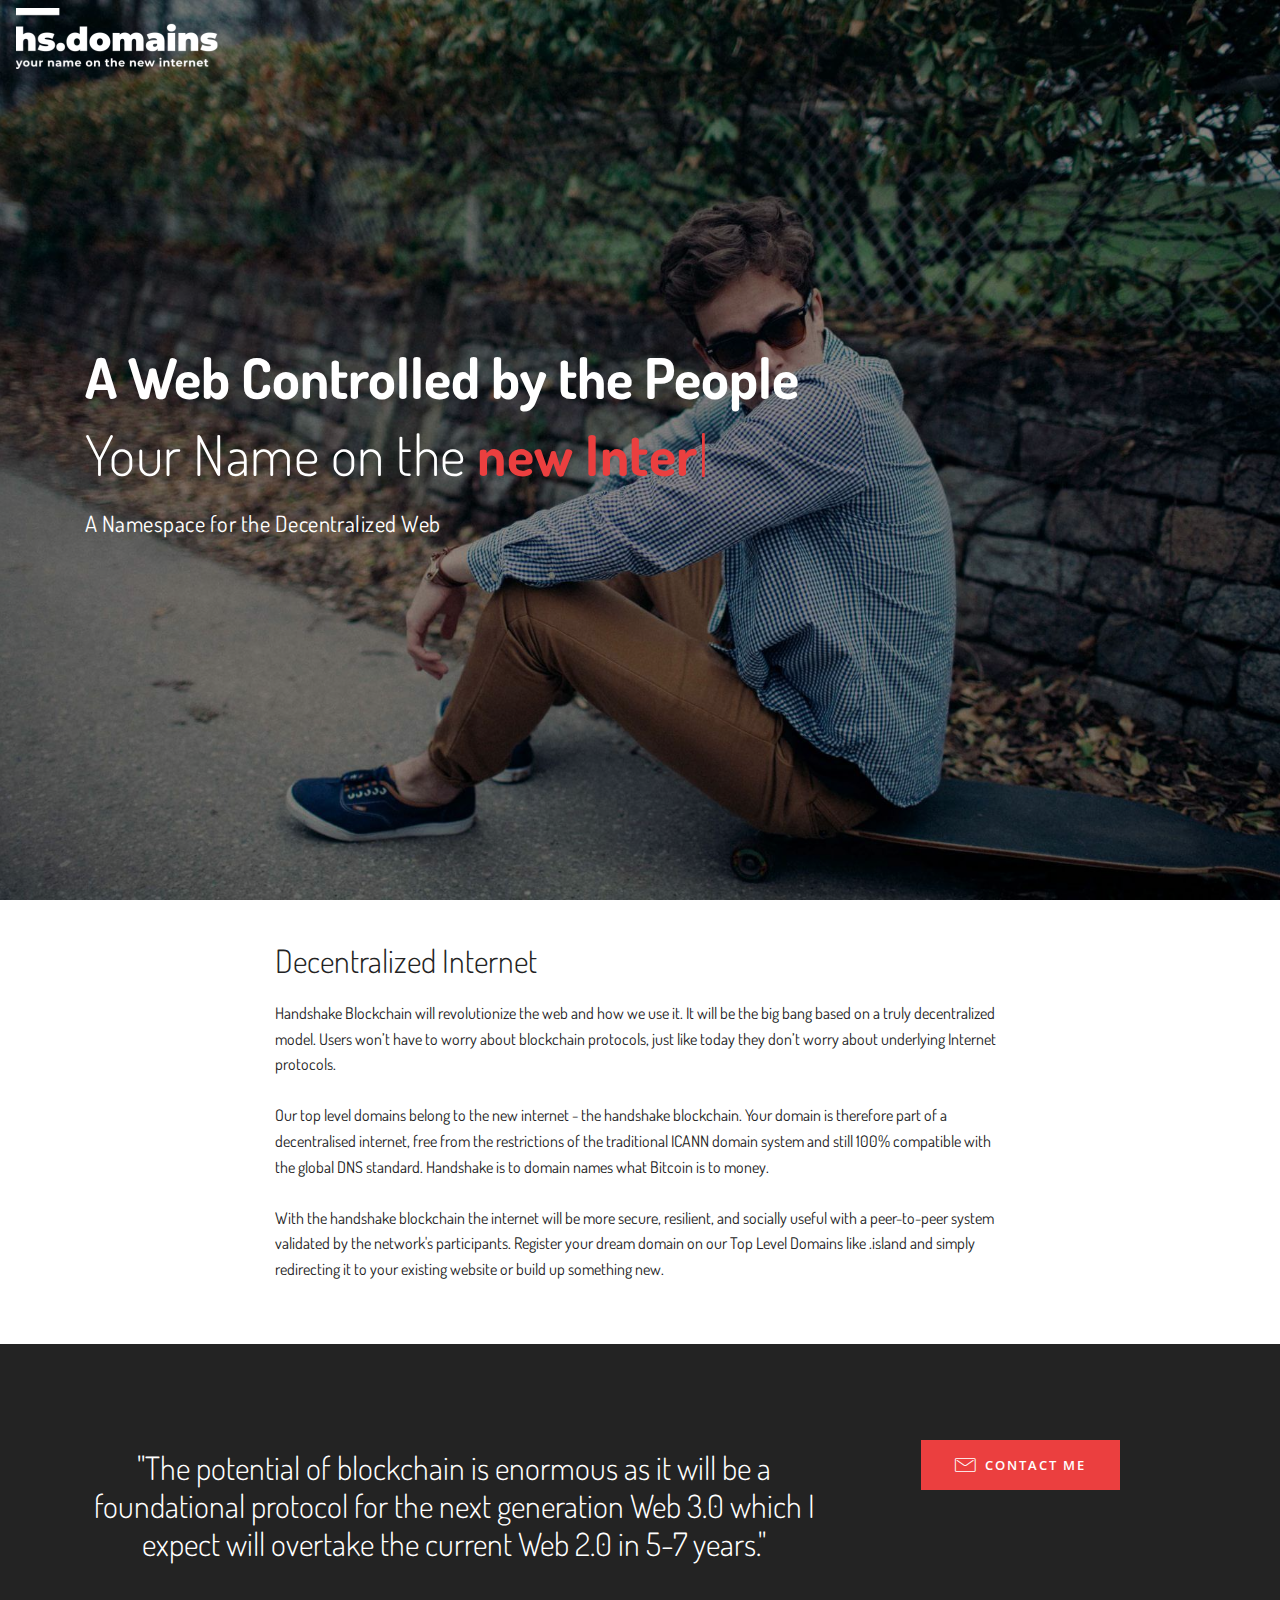
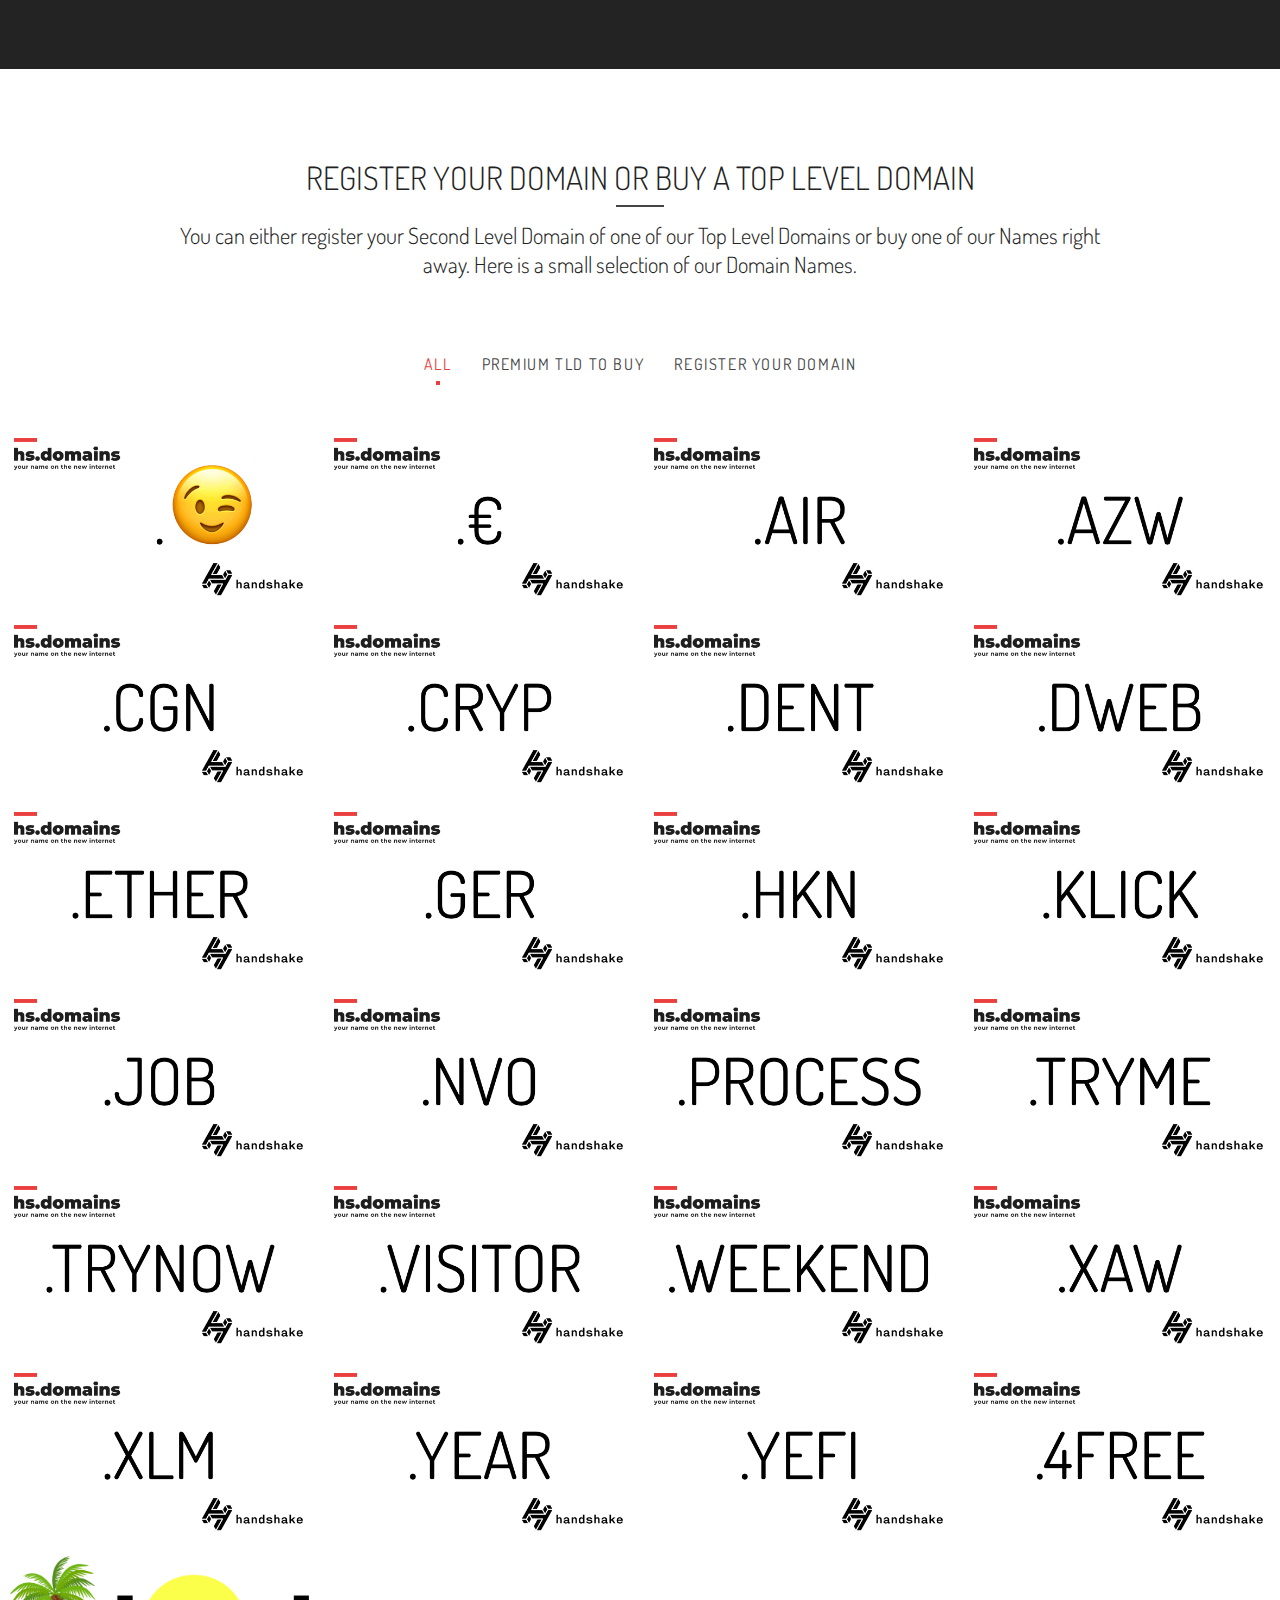
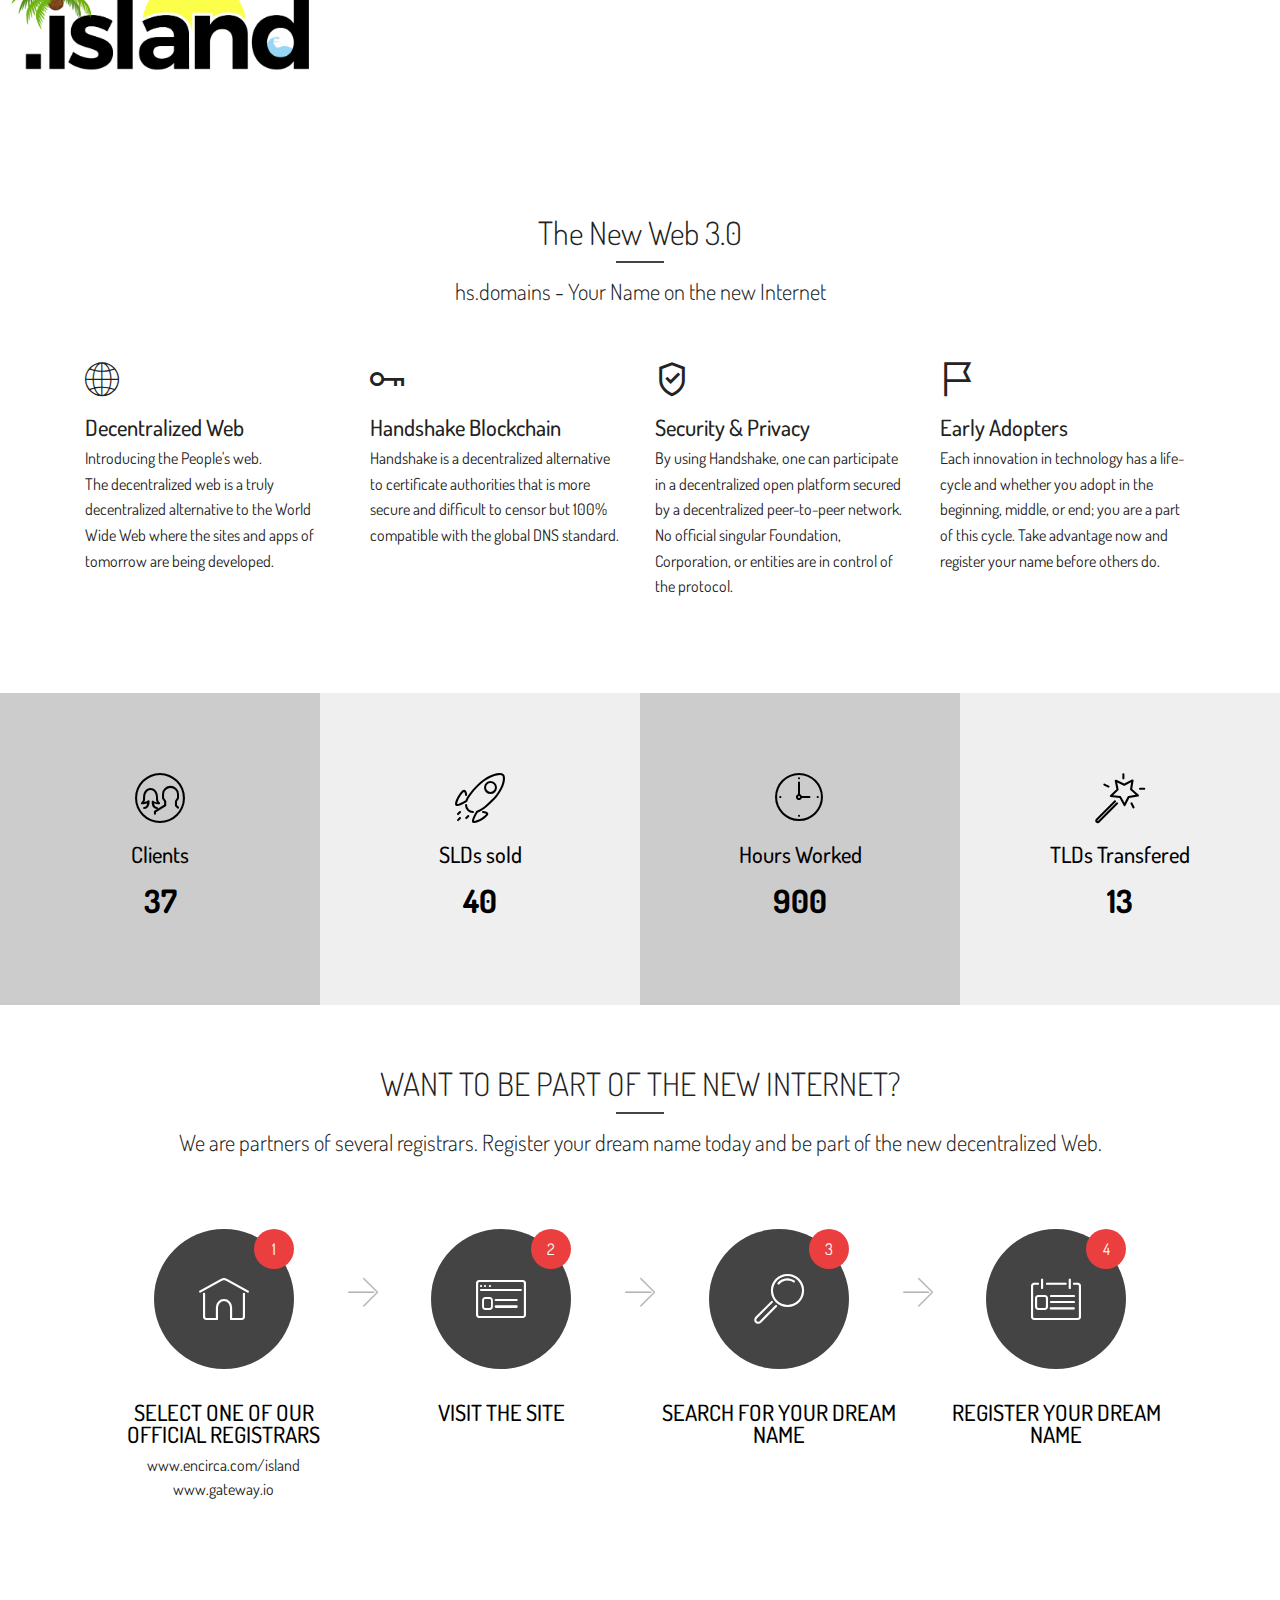
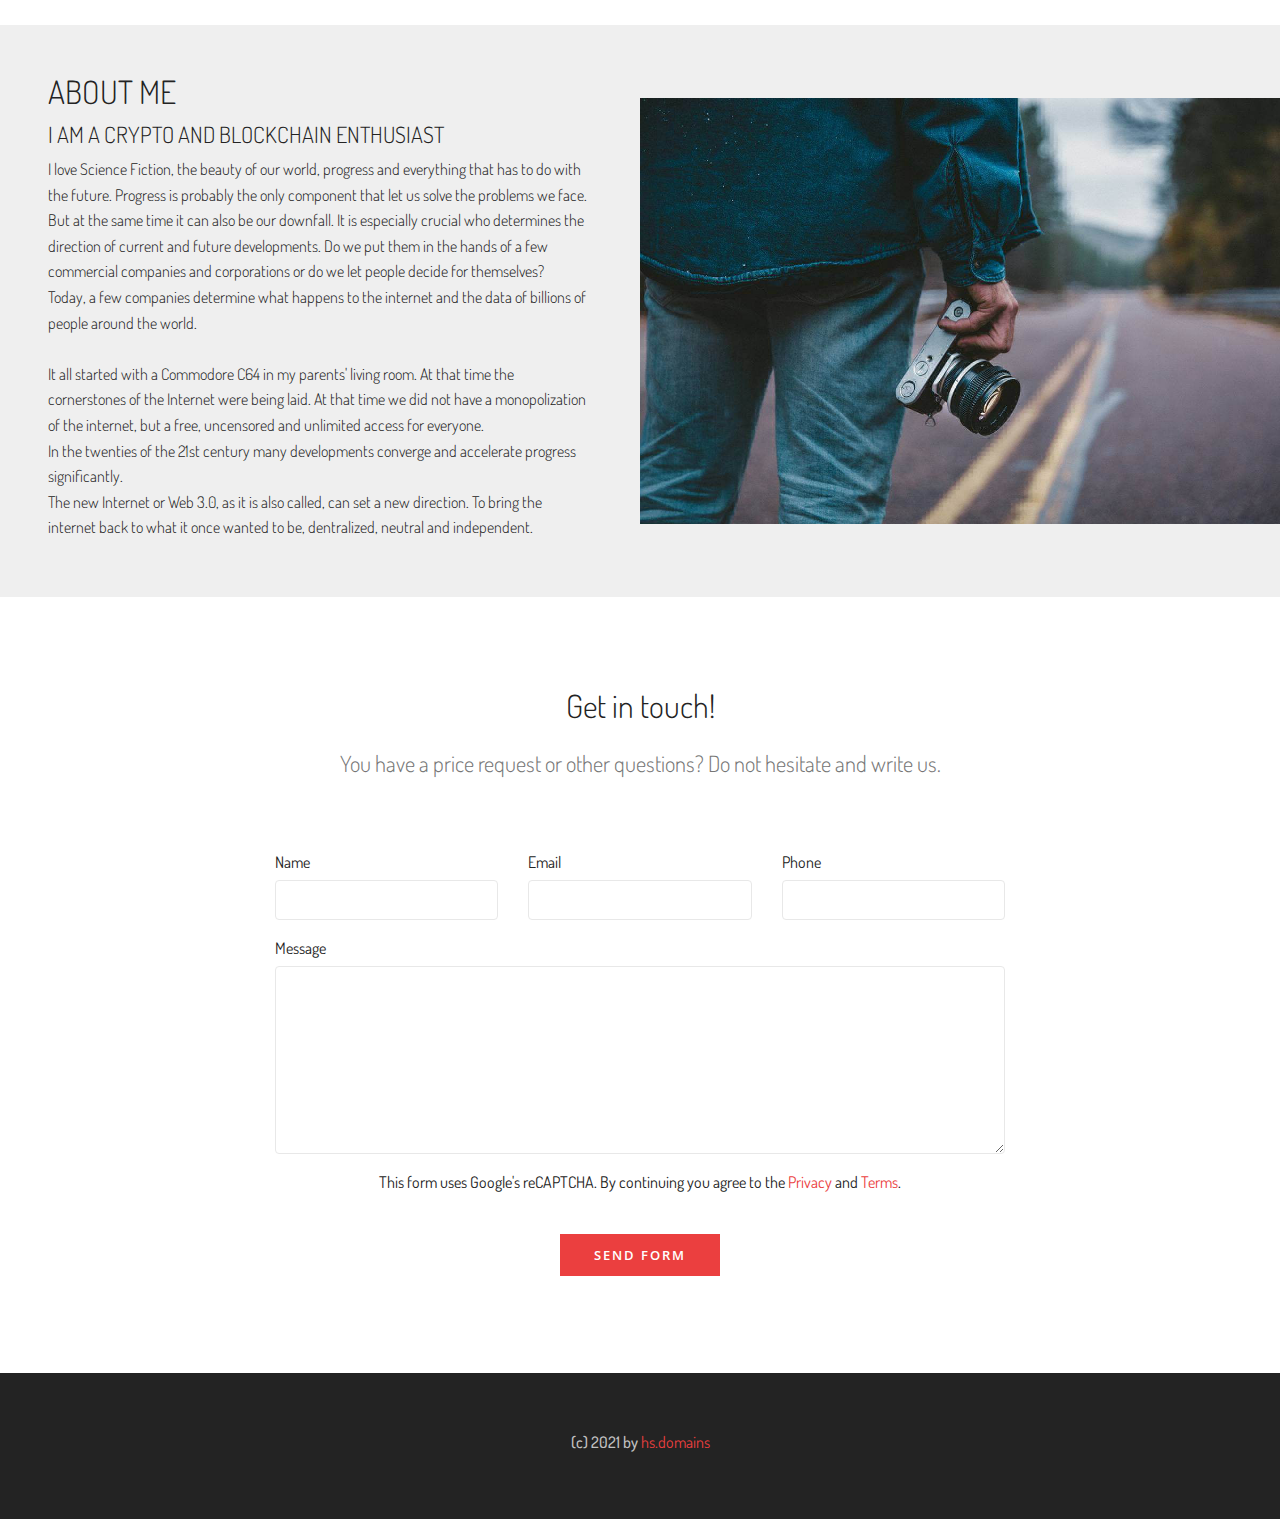
==== commit 1b070768: "create github pages" ====
--- a/index.html
+++ b/index.html
@@ -326,7 +326,7 @@
     </div>
 </section>
 
-<section class="witsec-mailform mbr-section cid-stJ8rViqOc" id="witsec-mailform-f" data-rv-view="1949">
+<section class="witsec-mailform mbr-section cid-stJ8rViqOc" id="witsec-mailform-f" data-rv-view="2079">
 
 <script src="https://www.google.com/recaptcha/api.js" async defer></script>
 
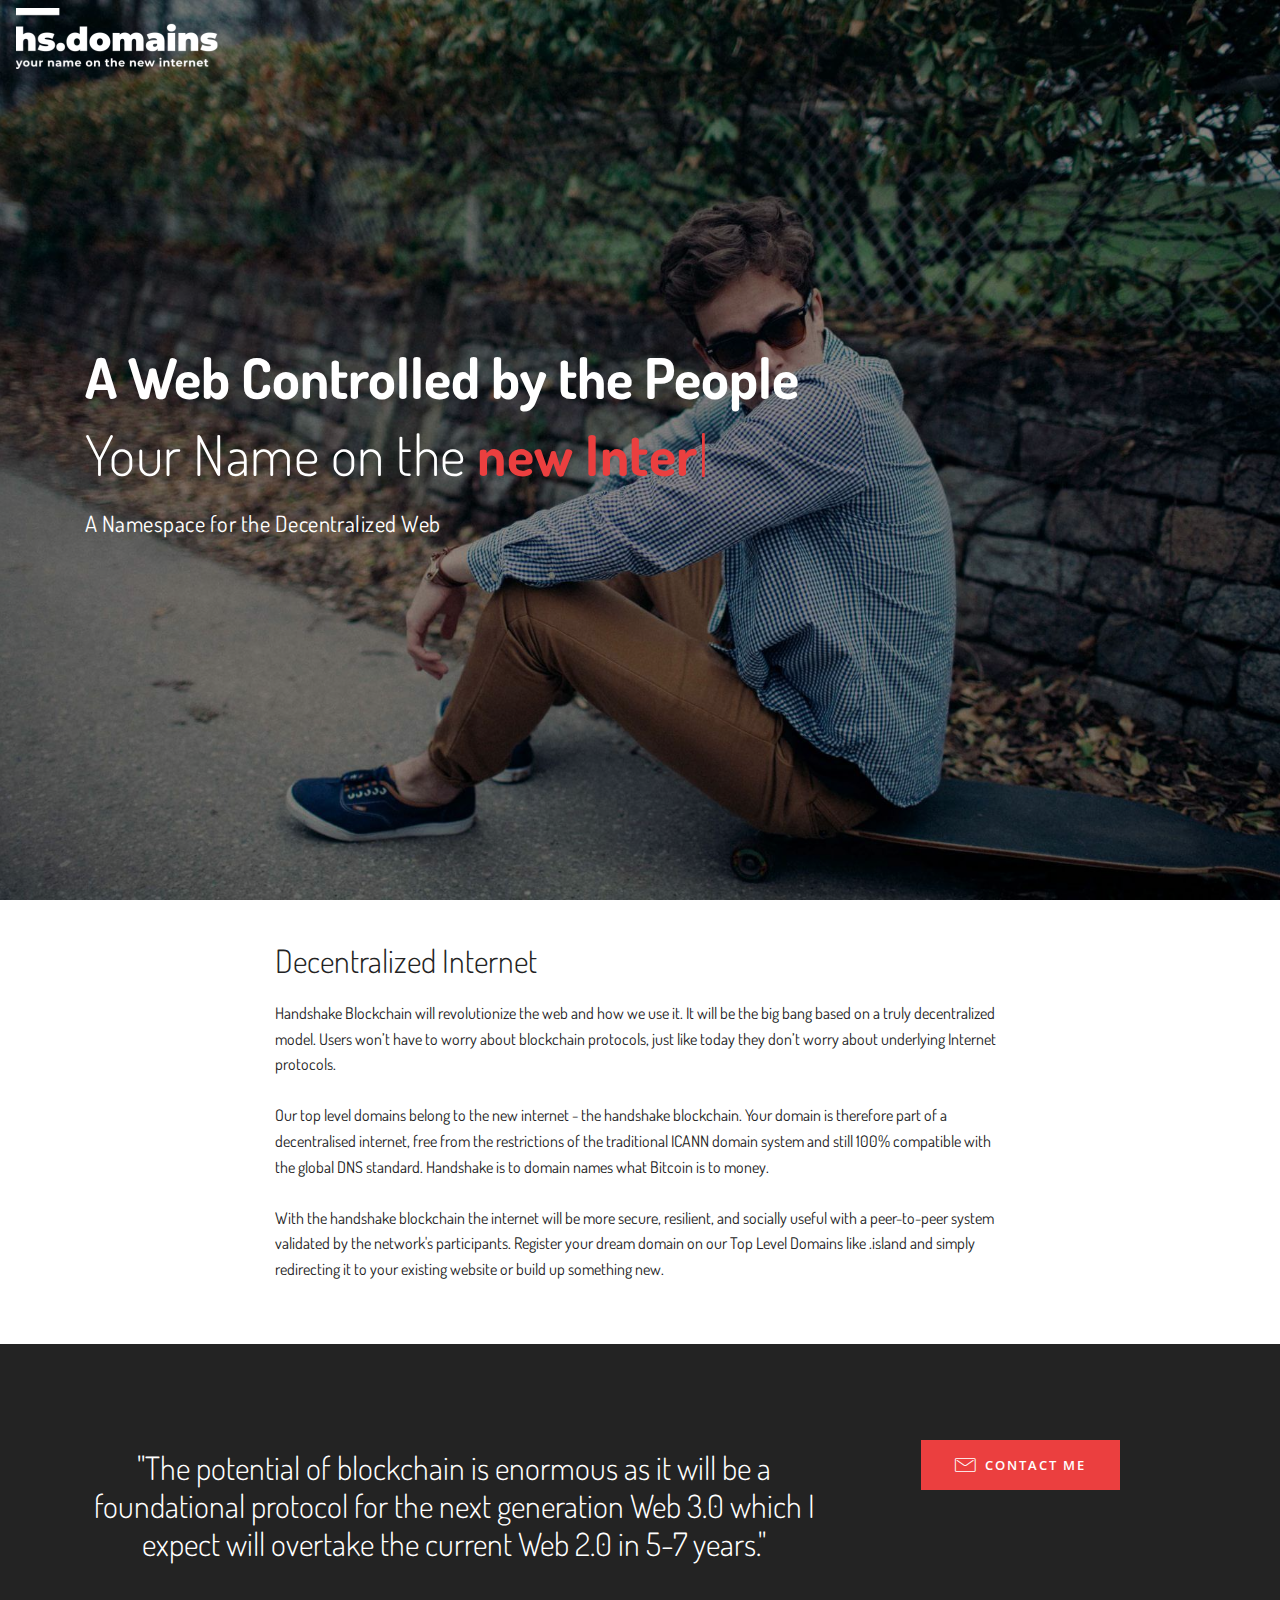
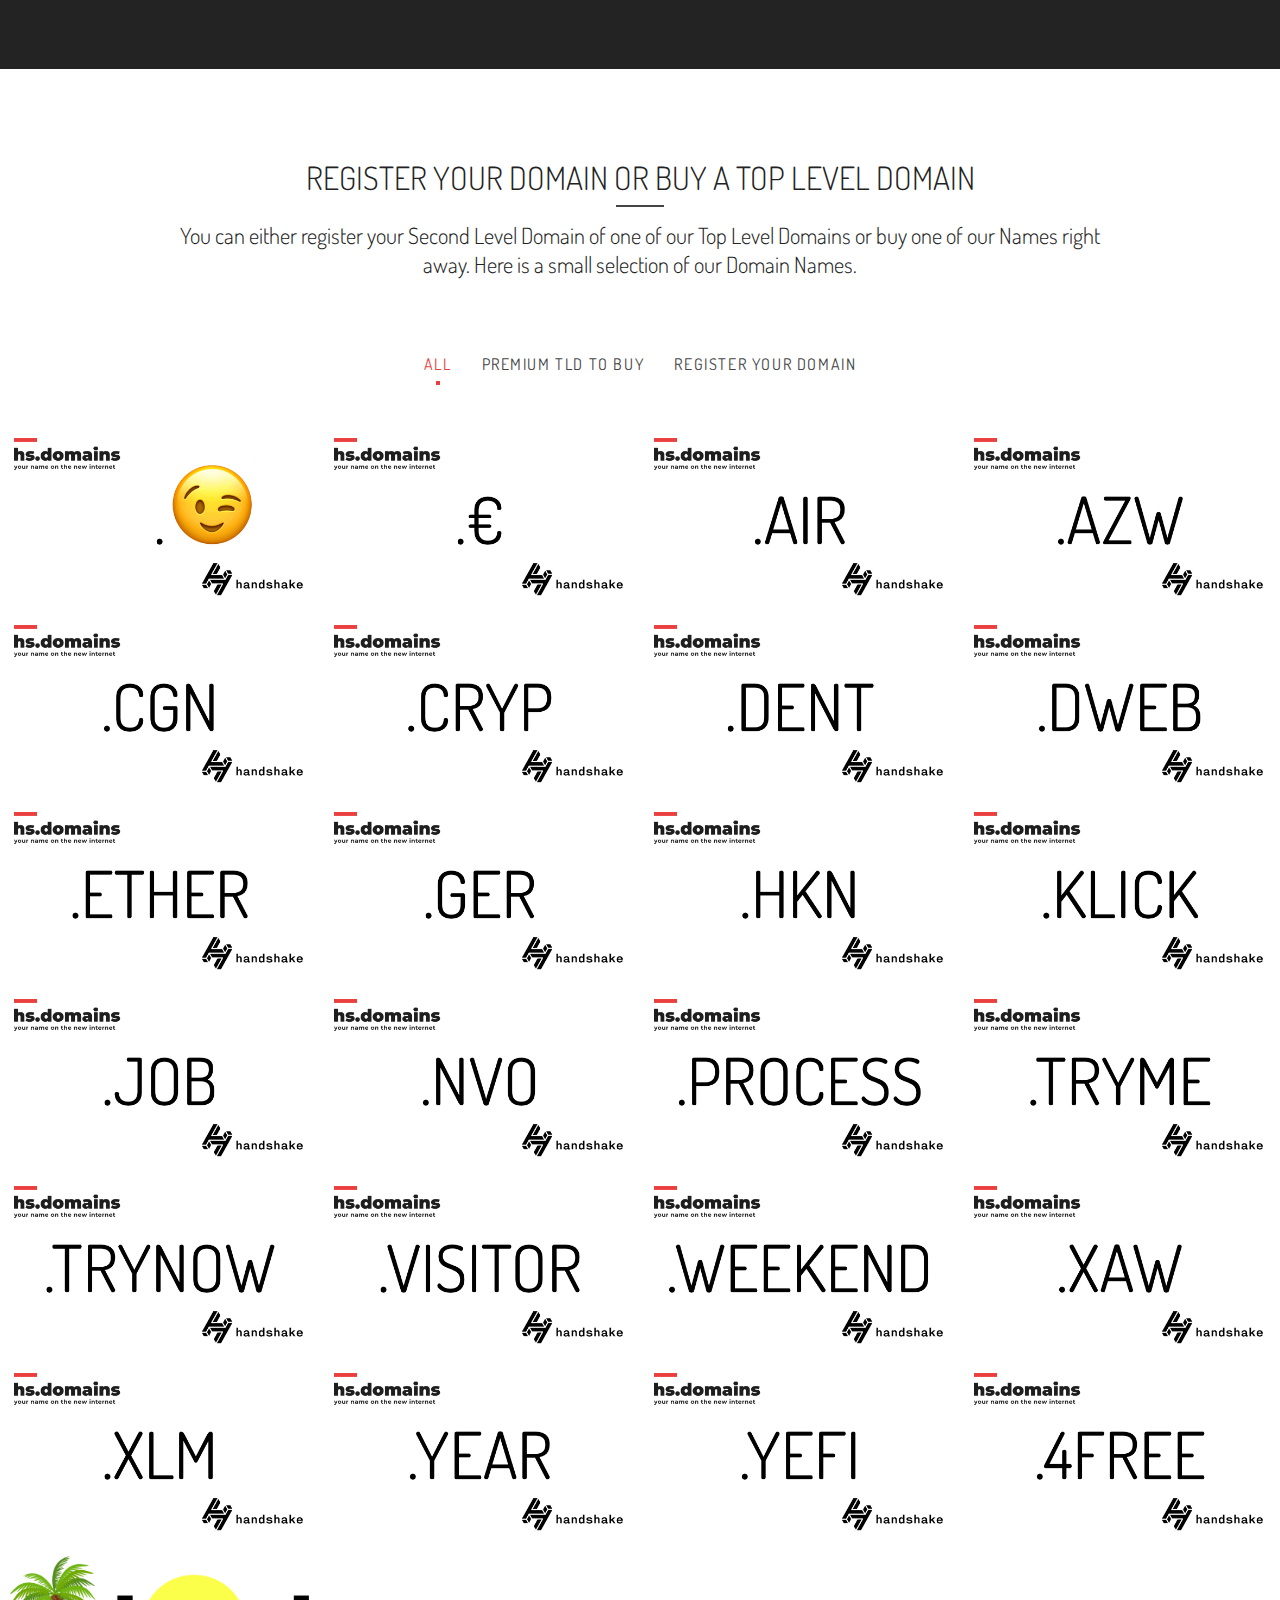
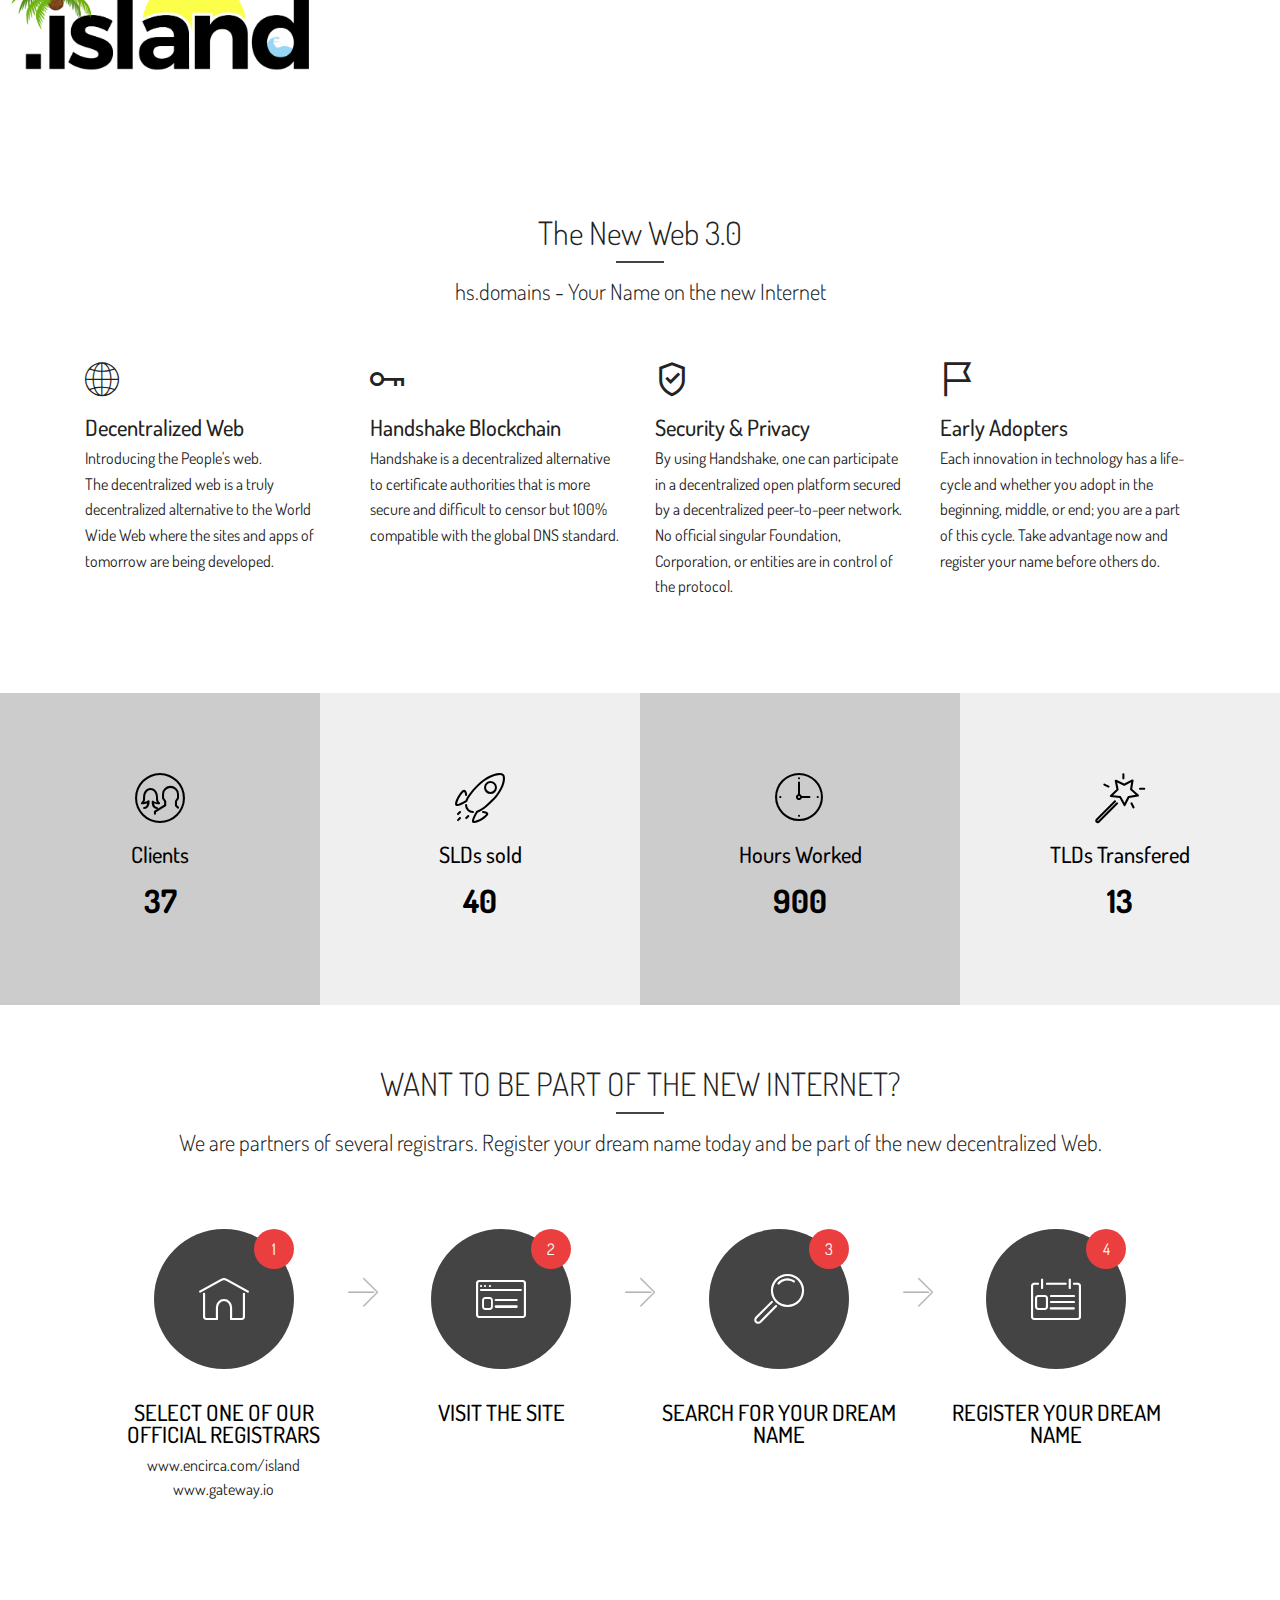
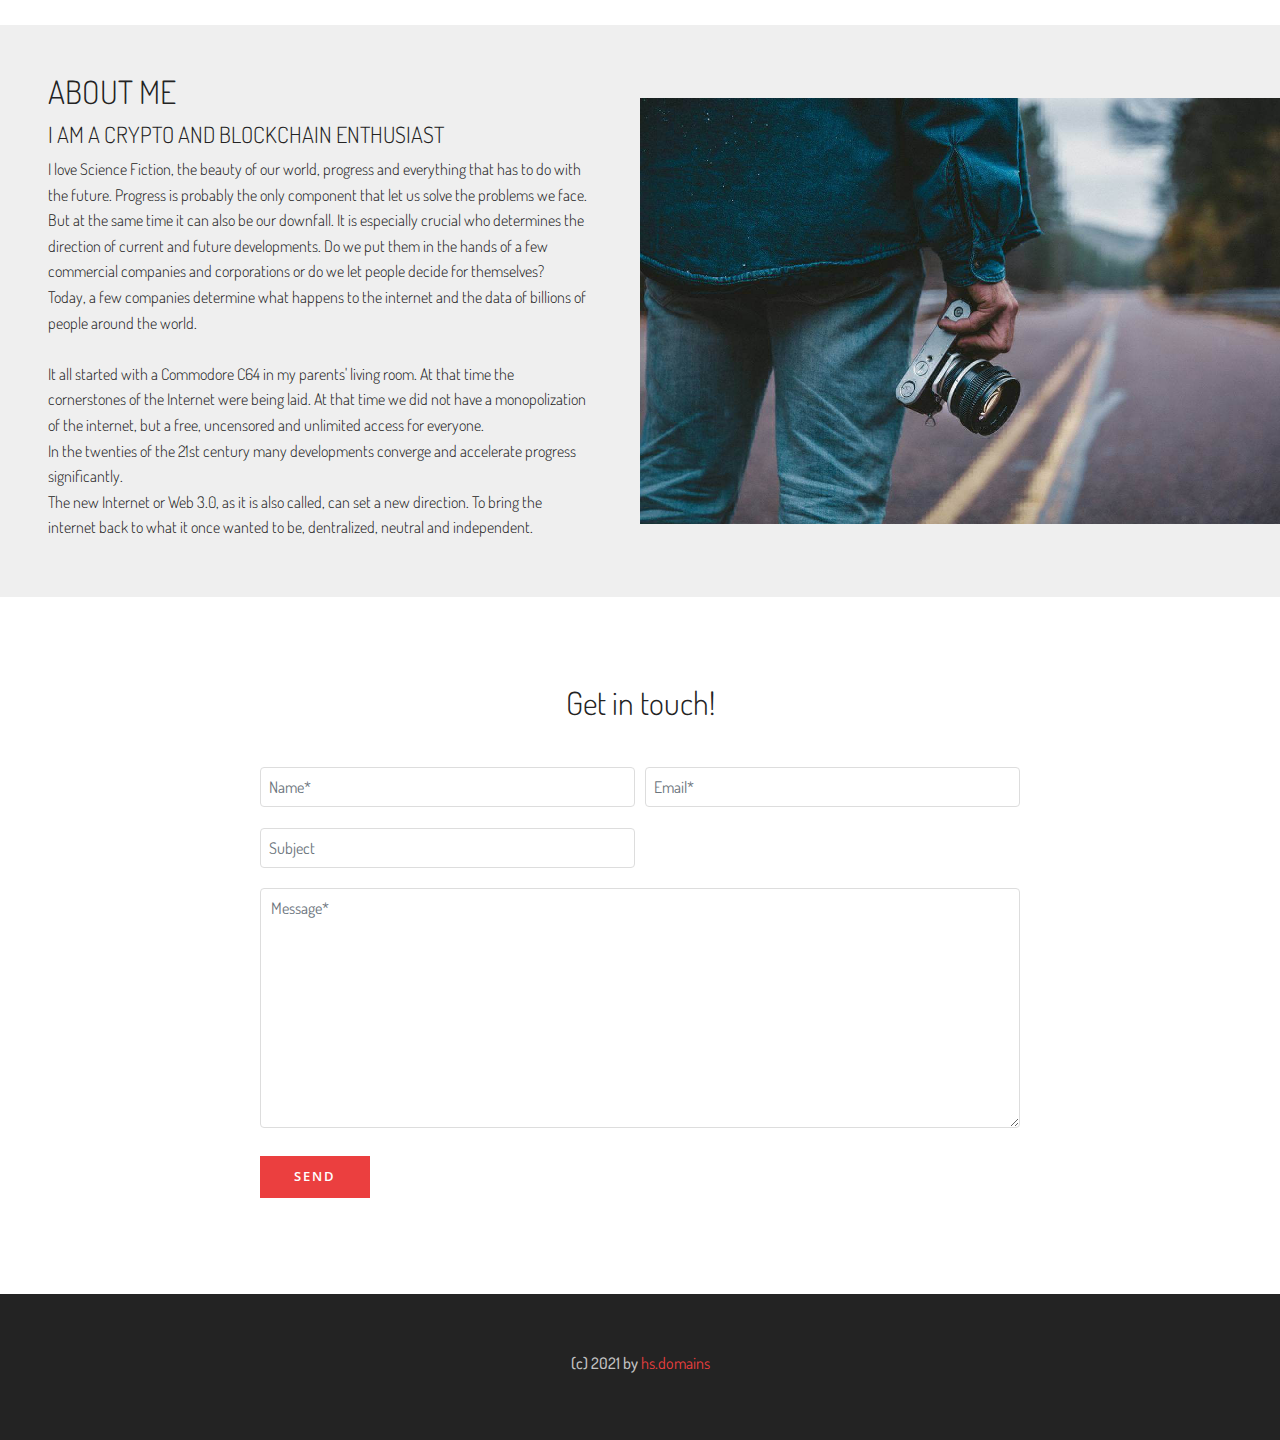
==== commit 079e31de: "create github pages" ====
--- a/index.html
+++ b/index.html
@@ -326,72 +326,43 @@
     </div>
 </section>
 
-<section class="witsec-mailform mbr-section cid-stJ8rViqOc" id="witsec-mailform-f" data-rv-view="2079">
-
-<script src="https://www.google.com/recaptcha/api.js" async defer></script>
-
-  
-
-  
-  <div class="container">
-    <div class="row justify-content-center">
-      <div class="title col-12 col-lg-8">
-        <h2 class="mbr-section-title align-center pb-3 mbr-fonts-style display-2">Get in touch!</h2>
-        <h3 class="mbr-section-subtitle align-center mbr-light pb-3 mbr-fonts-style display-5">You have a price request or other questions? Do not hesitate and write us.</h3>
-      </div>
-    </div>
-  </div>
-  <div class="container">
-    <div class="row justify-content-center">
-      <div class="media-container-column col-lg-8">
-          <form class="mbr-form">
-<input type="hidden" name="disableButton" value="1">
-            
-            <input type="hidden" name="subject" value="A message from your website.">
-            <input type="hidden" name="autorespond" value="1">
-            
-            
-            
-
-            <div class="rowflexrev flex-column">
-              <div class="row">
-                <div class="col-md-12 form-group ws-form-alerts">
-                  <div hidden="hidden" class="alert alert-success col-12 mbr-alert-success mbr-fonts-style display-7">Vielen Dank! Ihre Nachricht wurde verschickt!</div>
-                  <div hidden="hidden" class="alert alert-danger col-12 mbr-alert-danger mbr-fonts-style display-7">An error occured. Please try again.</div>
-                </div>
-              </div>
-
-              <div class="row">
-                <div class="col-md-4 form-group">
-                  <p class="mbr-section-labels mbr-fonts-style display-7">Name</p>
-                  <input type="text" name="name" required="required" class="form-control display-7">
-                </div>
-                <div class="col-md-4 form-group">
-                  <p class="mbr-section-labels mbr-fonts-style display-7">Email</p>
-                  <input type="email" name="email" required="required" class="form-control display-7">
-                </div>
-                <div class="col-md-4 form-group">
-                  <p class="mbr-section-labels mbr-fonts-style display-7">Phone</p>
-                  <input type="tel" name="phone" class="form-control display-7">
-                </div>
-                <div class="col-md-12 form-group">
-                  <p class="mbr-section-labels mbr-fonts-style display-7">Message</p>
-                  <textarea name="message" required="required" class="form-control display-7"></textarea>
-                </div>
-                
-                <div class="col-md-12 justify-content-center form-group">
-                  <p class="mbr-section-terms mbr-text mbr-fonts-style display-7">
-                    This form uses Google's reCAPTCHA. By continuing you agree to the <a href="https://policies.google.com/privacy" target="_blank">Privacy</a> and <a href="https://policies.google.com/terms" target="_blank">Terms</a>.
-                  </p>
-                </div>
-                <div class="g-recaptcha col-md-12 form-group" data-sitekey="6LeiiJ0aAAAAAFruVRvucAM12_rus2UJ9Byrf4qW"></div>
-                <div class="col-md-12 input-group-btn align-center"><button type="submit" class="btn btn-primary btn-form display-4">SEND FORM</button></div>
-              </div>
-            </div>
-        </form>
-      </div>
-    </div>
-  </div>
+<section class="cid-stJidQzDEw" id="form2-g">
+
+    
+
+    
+    <div class="container">
+        <div class="row justify-content-center">
+            <div class="form-1 col-md-8 col-sm-12">
+                <!---Formbuilder Form--->
+                <form action="https://formspree.io/f/mleaebnz" method="POST" class="mbr-form form-with-styler">
+                    <div class="form-row">
+                        
+                        <div hidden="hidden" data-form-alert-danger="" class="alert alert-danger col-12"></div>
+                    </div>
+                    <div class="dragArea form-row">
+                        <div class="col-md-12">
+                            <h2 class="mbr-fonts-style mbr-fonts-style mbr-fonts-style mbr-section-heading display-2">Get in touch!</h2>
+                        </div>
+                        <div class="col-md-6 form-group" data-for="name">
+                            <input type="text" name="name" placeholder="Name*" data-form-field="Name" required="required" class="field form-control display-7" id="name-form2-g">
+                        </div>
+                        <div data-for="email" class="col-md-6 form-group">
+                            <input type="email" name="email" placeholder="Email*" data-form-field="Email" class="field form-control display-7" required="required" id="email-form2-g">
+                        </div>
+                        
+                        <div data-for="sujbect" class="col-md-6 form-group">
+                            <input type="text" name="sujbect" placeholder="Subject" data-form-field="Subject" class="field form-control display-7" id="sujbect-form2-g">
+                        </div>
+                        <div data-for="message" class="col-md-12 form-group ">
+                            <textarea type="textarea" name="message" placeholder="Message*" data-form-field="Message" class="form-control display-7" id="message-form2-g"></textarea>
+                        </div>
+                        <div class="col -auto input-group-btn"><button type="submit" class="btn btn-form btn-info display-4">SEND</button></div>
+                    </div>
+                </form><!---Formbuilder Form--->
+            </div>
+        </div>
+   </div>
 </section>
 
 <section class="cid-rzMrdh7IU7" id="footer2-5">
@@ -411,8 +382,7 @@
 </section>
 
 
-<script src="assets/witsec-mailform/mailform.js"></script>
-  <script src="assets/web/assets/jquery/jquery.min.js"></script>
+<script src="assets/web/assets/jquery/jquery.min.js"></script>
   <script src="assets/popper/popper.min.js"></script>
   <script src="assets/tether/tether.min.js"></script>
   <script src="assets/bootstrap/js/bootstrap.min.js"></script>
--- a/assets/mobirise/css/mbr-additional.css
+++ b/assets/mobirise/css/mbr-additional.css
@@ -1432,72 +1432,34 @@
     text-align: center !important;
   }
 }
-.cid-stJ8rViqOc {
+.cid-stJidQzDEw {
   padding-top: 90px;
   padding-bottom: 90px;
   background-color: #ffffff;
 }
-.cid-stJ8rViqOc .showAlerts {
-  display: block !important;
-}
-.cid-stJ8rViqOc .rowflexrev {
-  display: -webkit-flex;
-}
-.cid-stJ8rViqOc .title {
-  margin-bottom: 2rem;
-}
-.cid-stJ8rViqOc .mbr-section-subtitle {
-  color: #767676;
-}
-.cid-stJ8rViqOc textarea.form-control {
-  min-height: 188px;
-}
-.cid-stJ8rViqOc LABEL {
-  color: #232323;
-}
-.cid-stJ8rViqOc .mbr-section-terms {
+.cid-stJidQzDEw .mbr-section-heading {
+  margin-bottom: 1.5em;
+}
+.cid-stJidQzDEw .form-group {
+  margin-bottom: 1.3em;
+}
+.cid-stJidQzDEw .form-1 {
+  margin: 0 1em;
+  padding: 0;
+}
+.cid-stJidQzDEw .form-control {
+  border: 1px solid #ddd;
+  background-color: white;
+  padding-left: .5em;
+  min-height: 2.5em;
+  width: 100%;
+}
+.cid-stJidQzDEw textarea.form-control {
+  height: 15em;
+  padding: 0.5em 0.6em;
+}
+.cid-stJidQzDEw H2 {
   text-align: center;
-  color: #232323;
-  margin-bottom: 0px;
-}
-.cid-stJ8rViqOc .mbr-section-labels {
-  color: #232323;
-  padding: 0;
-  margin-bottom: .357em;
-  text-align: left;
-}
-.cid-stJ8rViqOc .mbr-section-autorespond {
-  text-align: left;
-  color: #232323;
-  margin-bottom: 0px;
-}
-.cid-stJ8rViqOc .mbr-section-gdpr {
-  text-align: left;
-  color: #232323;
-  margin-bottom: 0px;
-}
-.cid-stJ8rViqOc .alert {
-  margin-bottom: 0;
-}
-.cid-stJ8rViqOc .alert-success {
-  background-color: #70c770;
-}
-.cid-stJ8rViqOc .alert-danger {
-  background-color: #ff4a52;
-}
-.cid-stJ8rViqOc .btn {
-  display: inline-flex;
-}
-.cid-stJ8rViqOc .hidden {
-  display: none;
-}
-.cid-stJ8rViqOc .mbr-alert-success {
-  text-align: left;
-  color: #ffffff;
-}
-.cid-stJ8rViqOc .mbr-alert-danger {
-  text-align: left;
-  color: #ffffff;
 }
 .cid-rzMrdh7IU7 {
   padding-top: 45px;
--- a/assets/mobirise/css/mbr-additional.css
+++ b/assets/mobirise/css/mbr-additional.css
@@ -1432,72 +1432,34 @@
     text-align: center !important;
   }
 }
-.cid-stJ8rViqOc {
+.cid-stJidQzDEw {
   padding-top: 90px;
   padding-bottom: 90px;
   background-color: #ffffff;
 }
-.cid-stJ8rViqOc .showAlerts {
-  display: block !important;
-}
-.cid-stJ8rViqOc .rowflexrev {
-  display: -webkit-flex;
-}
-.cid-stJ8rViqOc .title {
-  margin-bottom: 2rem;
-}
-.cid-stJ8rViqOc .mbr-section-subtitle {
-  color: #767676;
-}
-.cid-stJ8rViqOc textarea.form-control {
-  min-height: 188px;
-}
-.cid-stJ8rViqOc LABEL {
-  color: #232323;
-}
-.cid-stJ8rViqOc .mbr-section-terms {
+.cid-stJidQzDEw .mbr-section-heading {
+  margin-bottom: 1.5em;
+}
+.cid-stJidQzDEw .form-group {
+  margin-bottom: 1.3em;
+}
+.cid-stJidQzDEw .form-1 {
+  margin: 0 1em;
+  padding: 0;
+}
+.cid-stJidQzDEw .form-control {
+  border: 1px solid #ddd;
+  background-color: white;
+  padding-left: .5em;
+  min-height: 2.5em;
+  width: 100%;
+}
+.cid-stJidQzDEw textarea.form-control {
+  height: 15em;
+  padding: 0.5em 0.6em;
+}
+.cid-stJidQzDEw H2 {
   text-align: center;
-  color: #232323;
-  margin-bottom: 0px;
-}
-.cid-stJ8rViqOc .mbr-section-labels {
-  color: #232323;
-  padding: 0;
-  margin-bottom: .357em;
-  text-align: left;
-}
-.cid-stJ8rViqOc .mbr-section-autorespond {
-  text-align: left;
-  color: #232323;
-  margin-bottom: 0px;
-}
-.cid-stJ8rViqOc .mbr-section-gdpr {
-  text-align: left;
-  color: #232323;
-  margin-bottom: 0px;
-}
-.cid-stJ8rViqOc .alert {
-  margin-bottom: 0;
-}
-.cid-stJ8rViqOc .alert-success {
-  background-color: #70c770;
-}
-.cid-stJ8rViqOc .alert-danger {
-  background-color: #ff4a52;
-}
-.cid-stJ8rViqOc .btn {
-  display: inline-flex;
-}
-.cid-stJ8rViqOc .hidden {
-  display: none;
-}
-.cid-stJ8rViqOc .mbr-alert-success {
-  text-align: left;
-  color: #ffffff;
-}
-.cid-stJ8rViqOc .mbr-alert-danger {
-  text-align: left;
-  color: #ffffff;
 }
 .cid-rzMrdh7IU7 {
   padding-top: 45px;
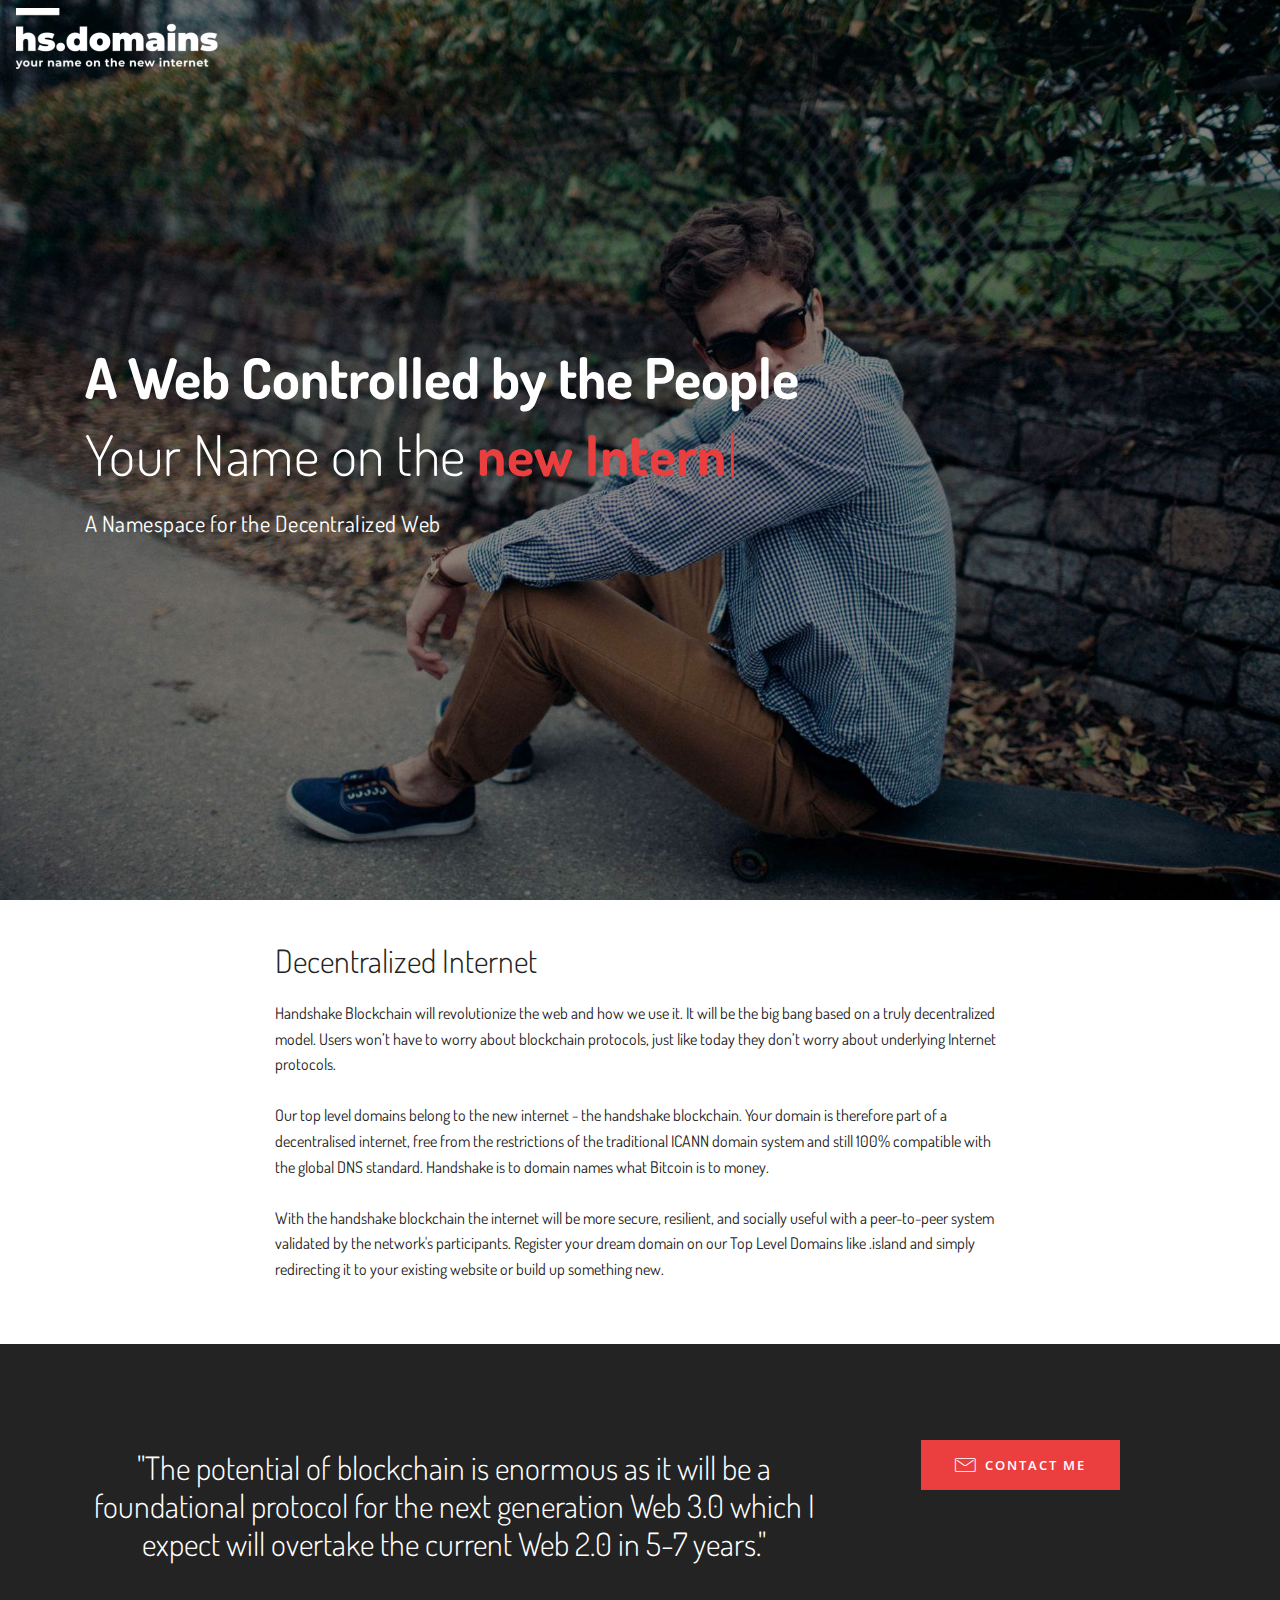
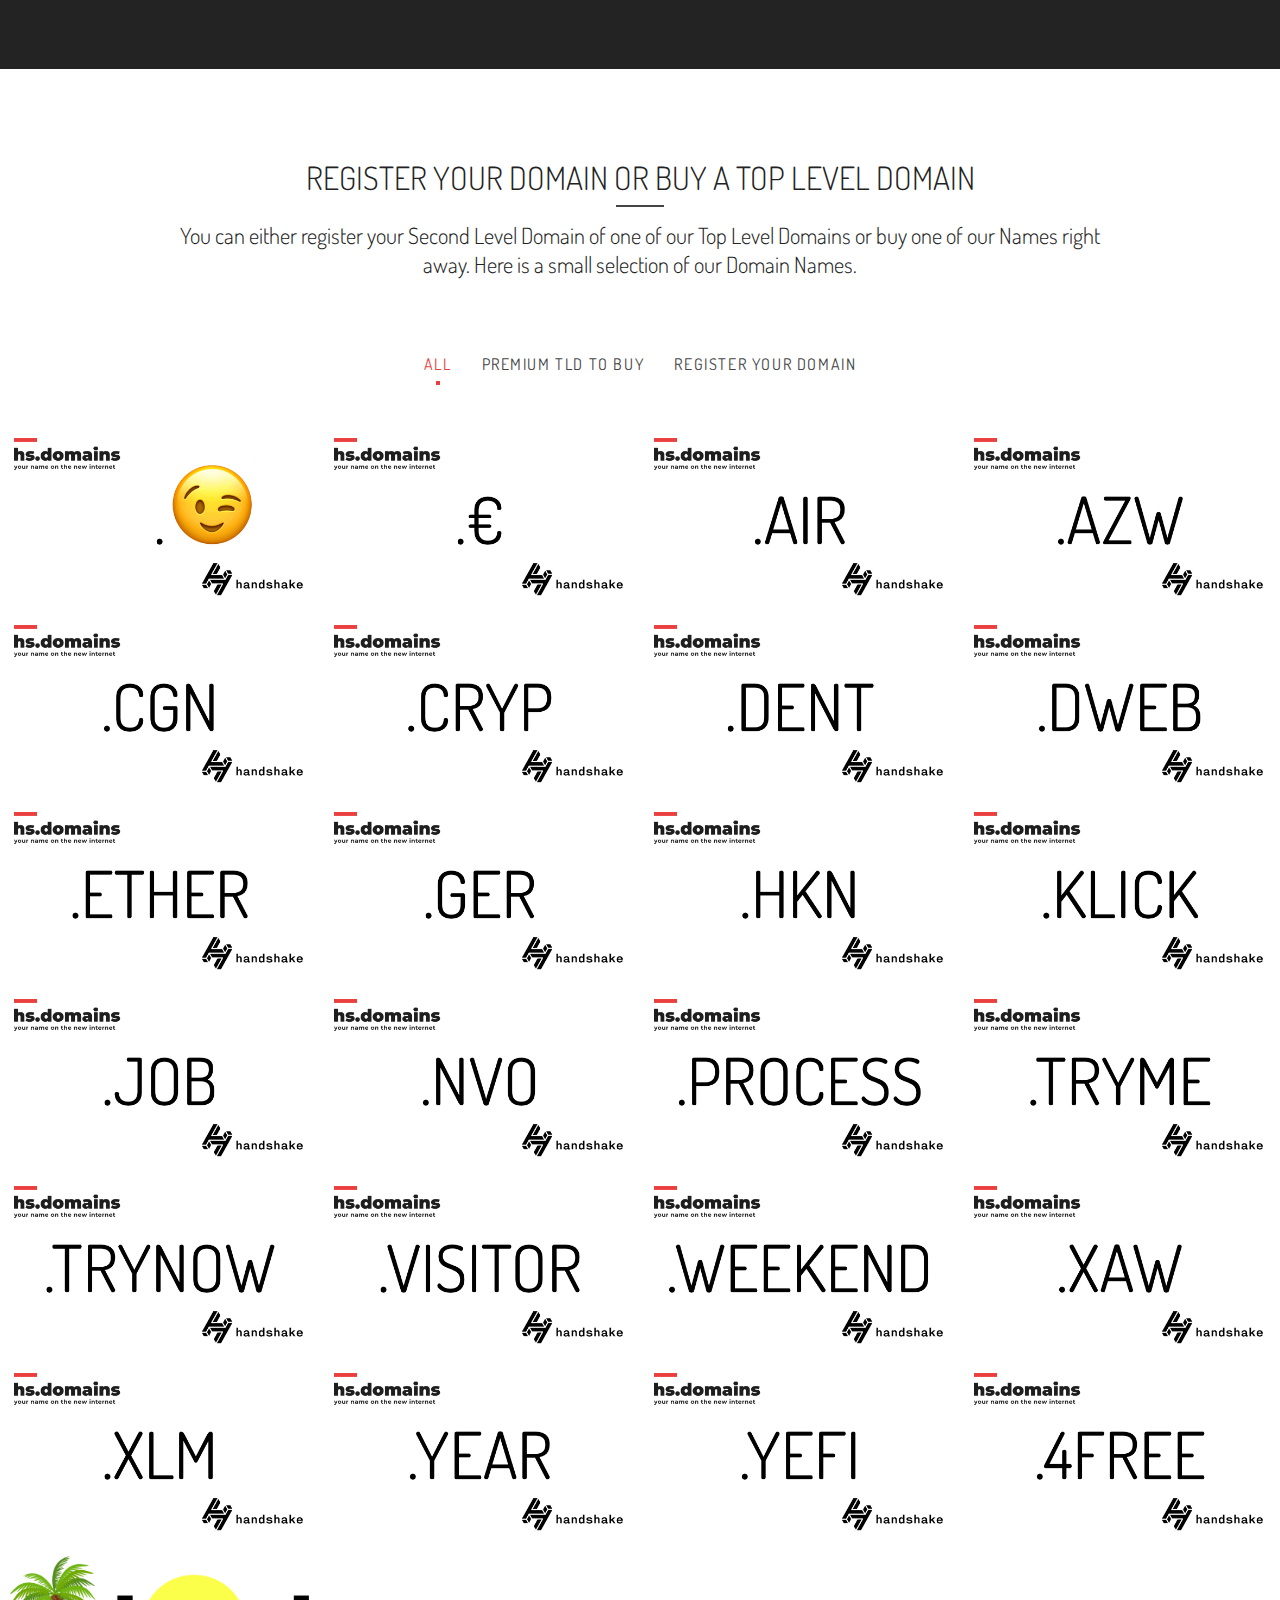
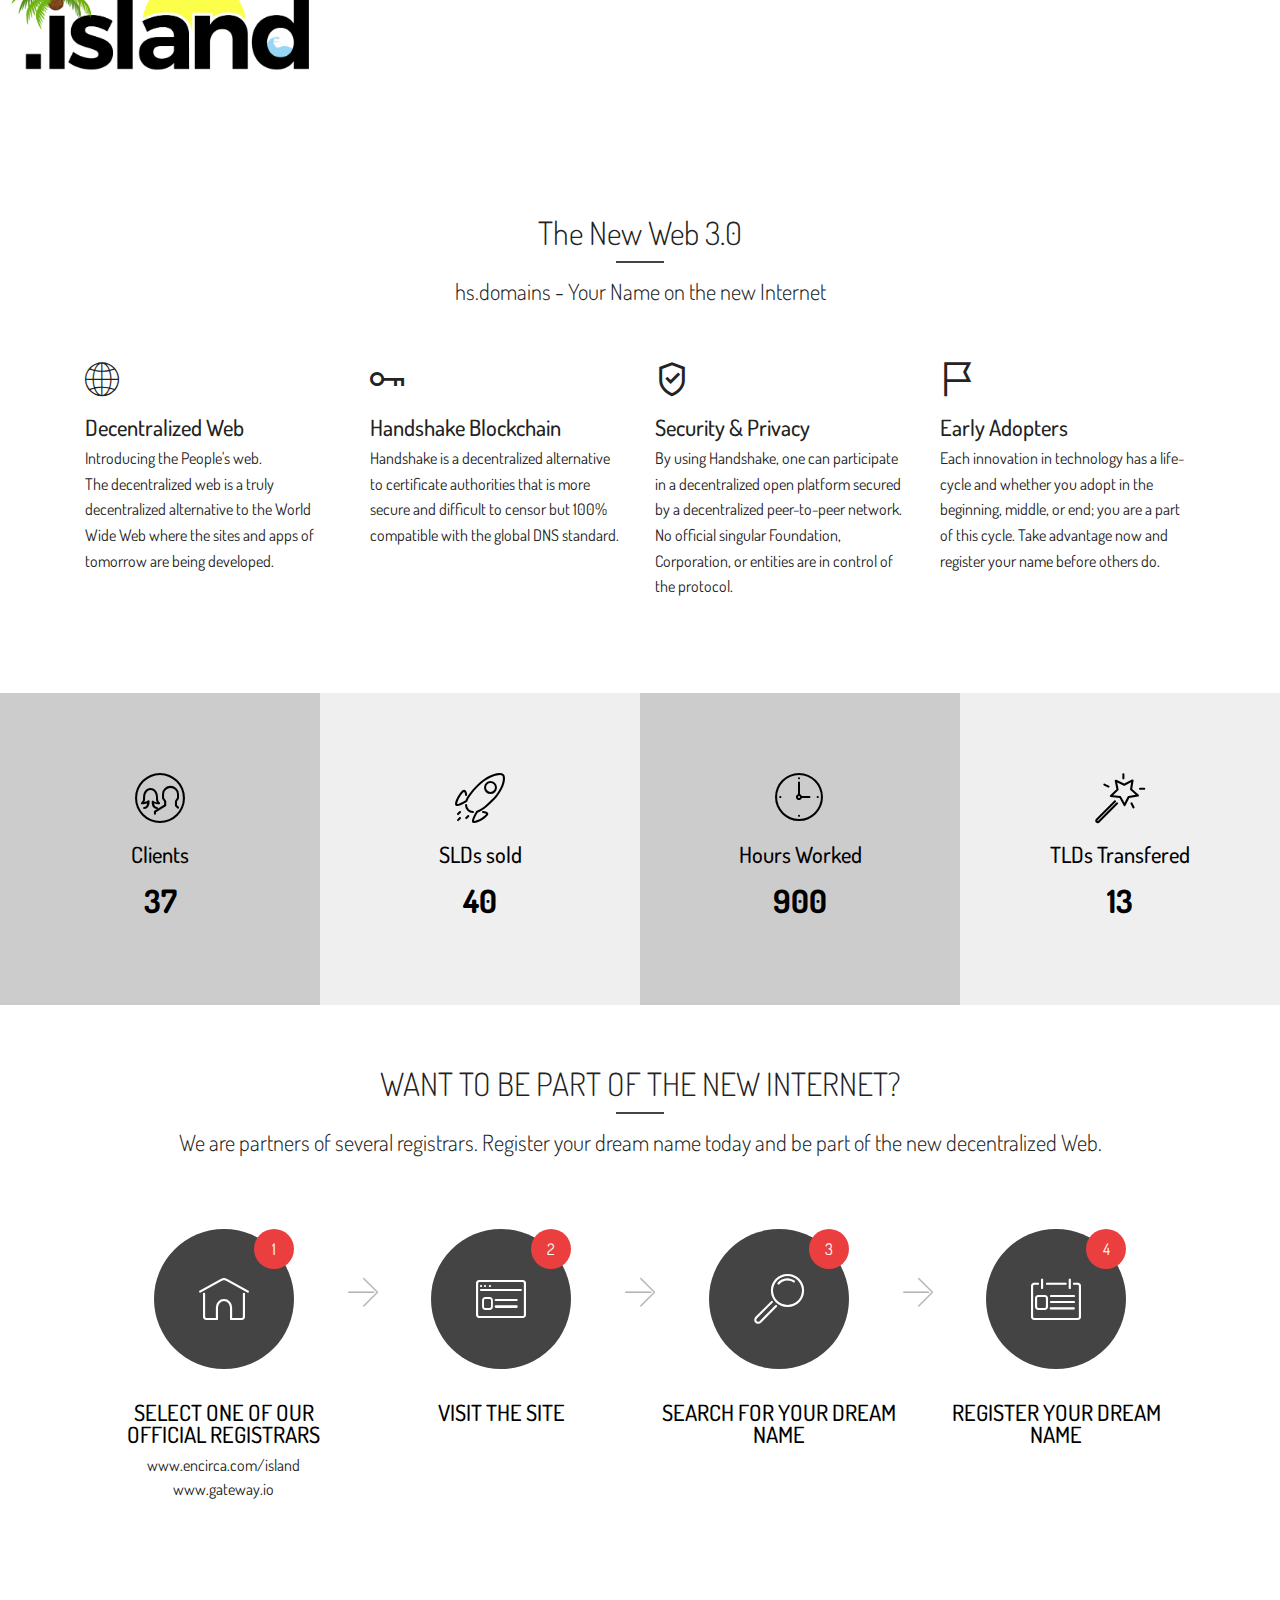
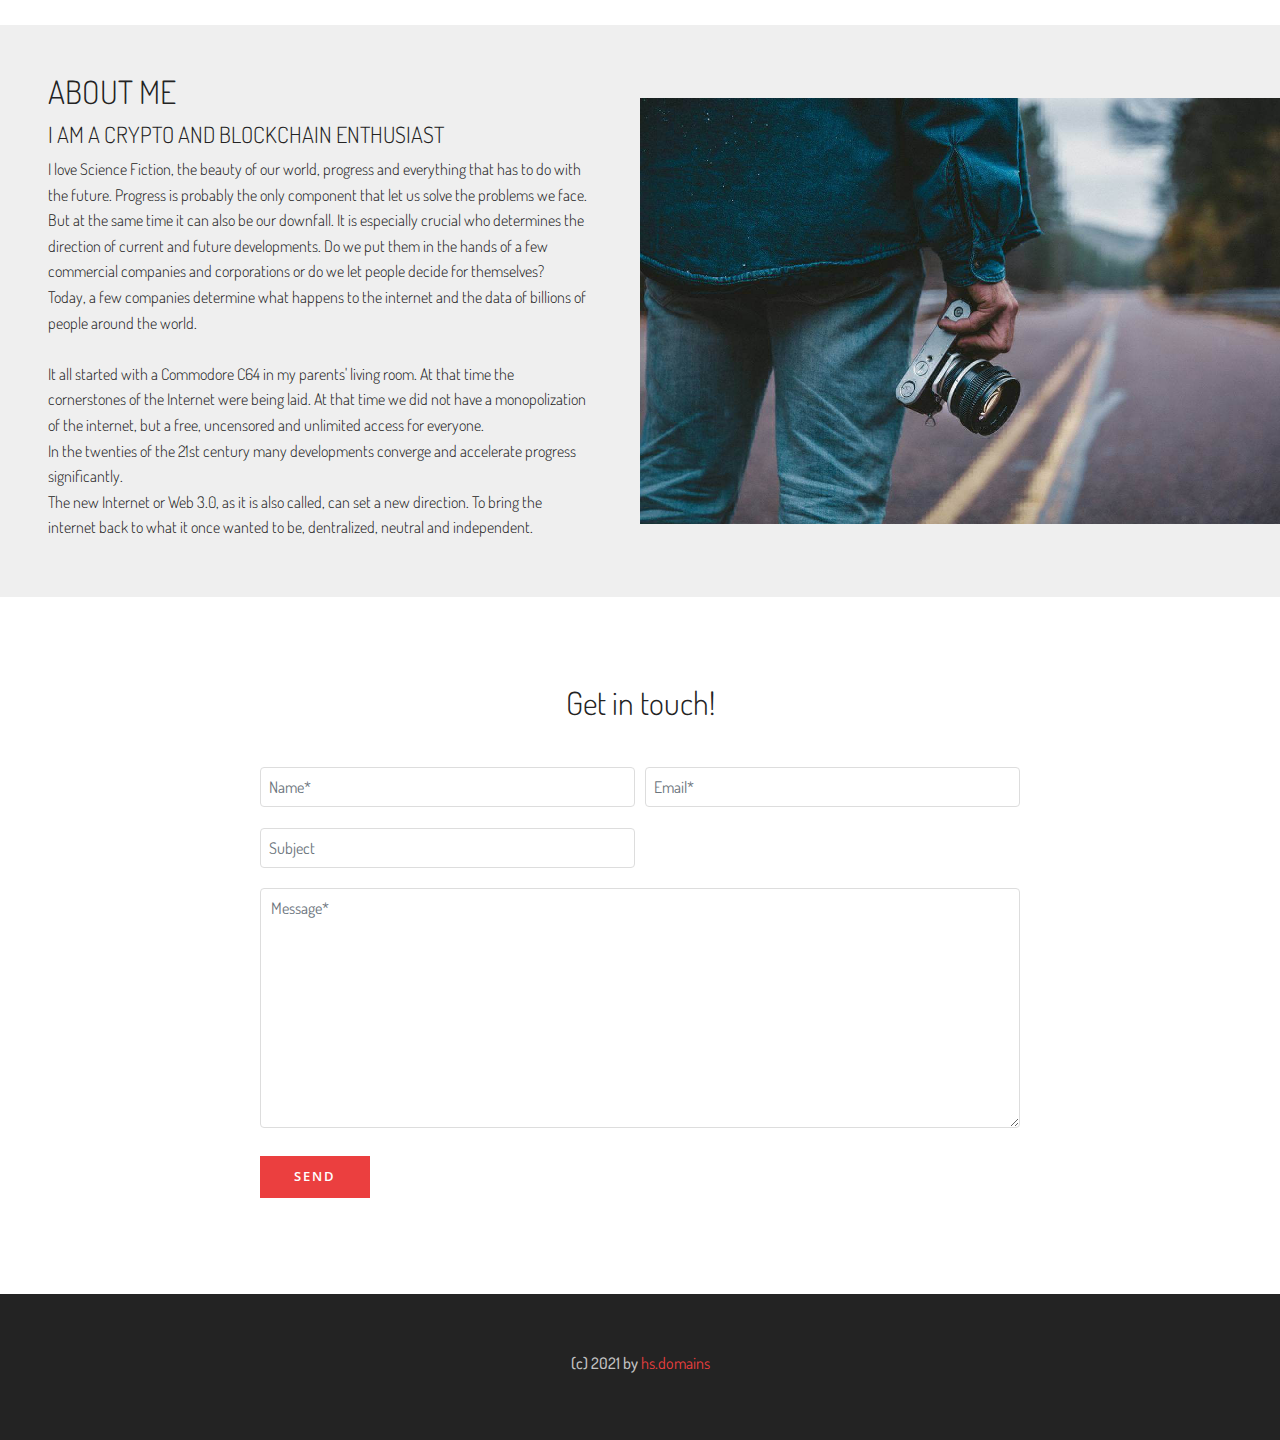
==== commit 09f41bb0: "create github pages" ====
--- a/index.html
+++ b/index.html
@@ -115,7 +115,7 @@
                     <h3 class="mbr-fonts-style mbr-section-title display-2">"The potential of blockchain is enormous as it will be a foundational protocol for the next generation Web 3.0 which I expect will overtake the current Web 2.0 in 5-7 years."</h3>
                 </div>
             </div>
-            <div class="col-md-4 mbr-section-btn"><a href="index.html#form2-c" class="btn btn-primary display-4"><span class="mbri-letter mbr-iconfont mbr-iconfont-btn"></span>
+            <div class="col-md-4 mbr-section-btn"><a href="index.html#form2-g" class="btn btn-primary display-4"><span class="mbri-letter mbr-iconfont mbr-iconfont-btn"></span>
                     CONTACT ME</a></div>
         </div>
     </div>
@@ -246,7 +246,7 @@
                 <div class="process-icon">
                     <div class="wrapper-without-before">
                       <span class="icon-container">
-                          <a href="#">
+                          <a href="https://gateway.io">
                               <span class="icon-wrapper mbr-iconfont mbri-home" style="background-color: rgb(68, 68, 68);"></span></a>
                           <span class="icon-number mbr-fonts-style display-7" style="background-color: rgb(68, 68, 68);">1</span>
                       </span>
@@ -260,7 +260,7 @@
                 <div class="process-icon">
                     <div class="wrapper">
                       <span class="icon-container">
-                          <a href="#">
+                          <a href="https://gateway.io">
                             <span class="mbr-iconfont icon-wrapper mbri-sites" style="background-color: rgb(68, 68, 68);"></span></a>
                           <span class="icon-number mbr-fonts-style display-7" style="background-color: rgb(68, 68, 68);">2</span>
                       </span>
@@ -274,7 +274,7 @@
                 <div class="process-icon">
                     <div class="wrapper">
                       <span class="icon-container">
-                          <a href="#">
+                          <a href="https://gateway.io">
                             <span class="mbr-iconfont icon-wrapper mbri-search" style="background-color: rgb(68, 68, 68);"></span></a>
                           <span class="icon-number mbr-fonts-style display-7" style="background-color: rgb(68, 68, 68);">3</span>
                       </span>
@@ -288,7 +288,7 @@
                   <div class="process-icon">
                       <div class="wrapper">
                         <span class="icon-container">
-                            <a href="#">
+                            <a href="https://gateway.io">
                               <span class="mbr-iconfont icon-wrapper mbri-contact-form" style="background-color: rgb(68, 68, 68);"></span></a>
                             <span class="icon-number mbr-fonts-style display-7" style="background-color: rgb(68, 68, 68);">4</span>
                         </span>
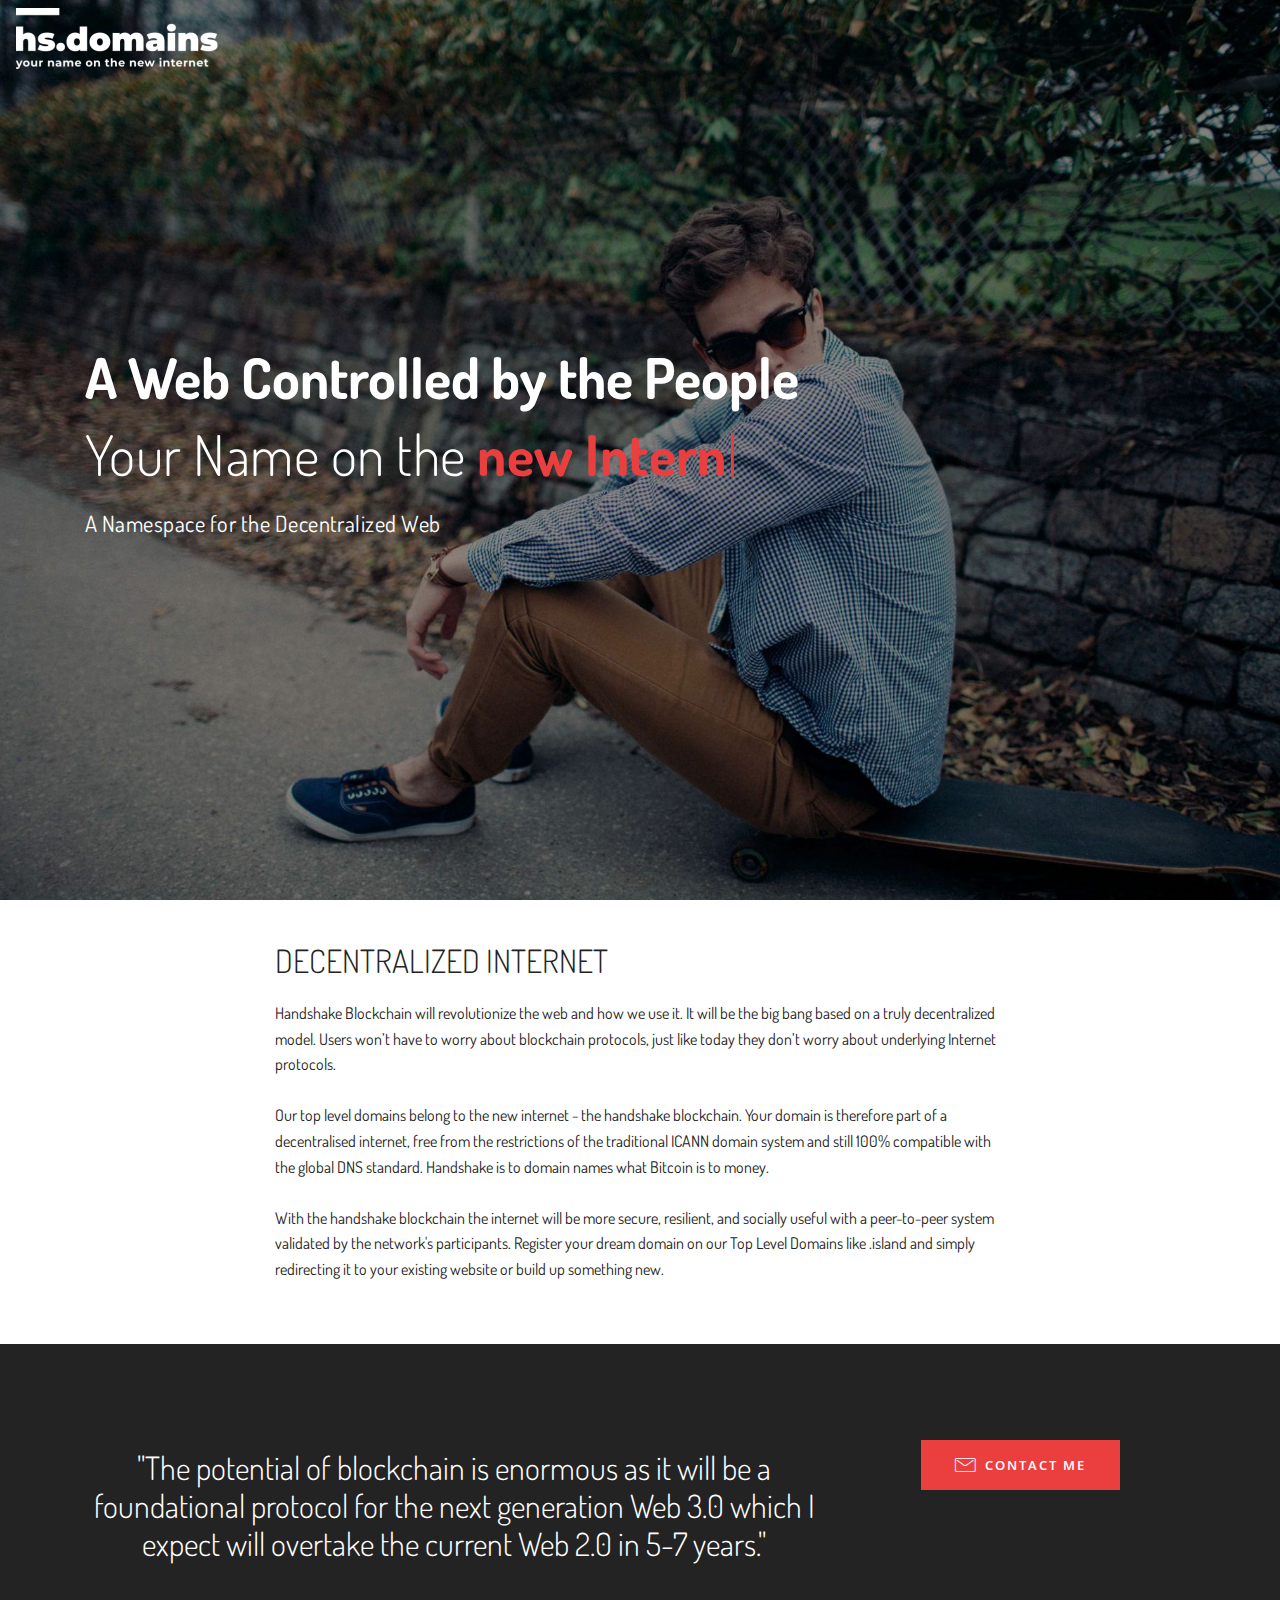
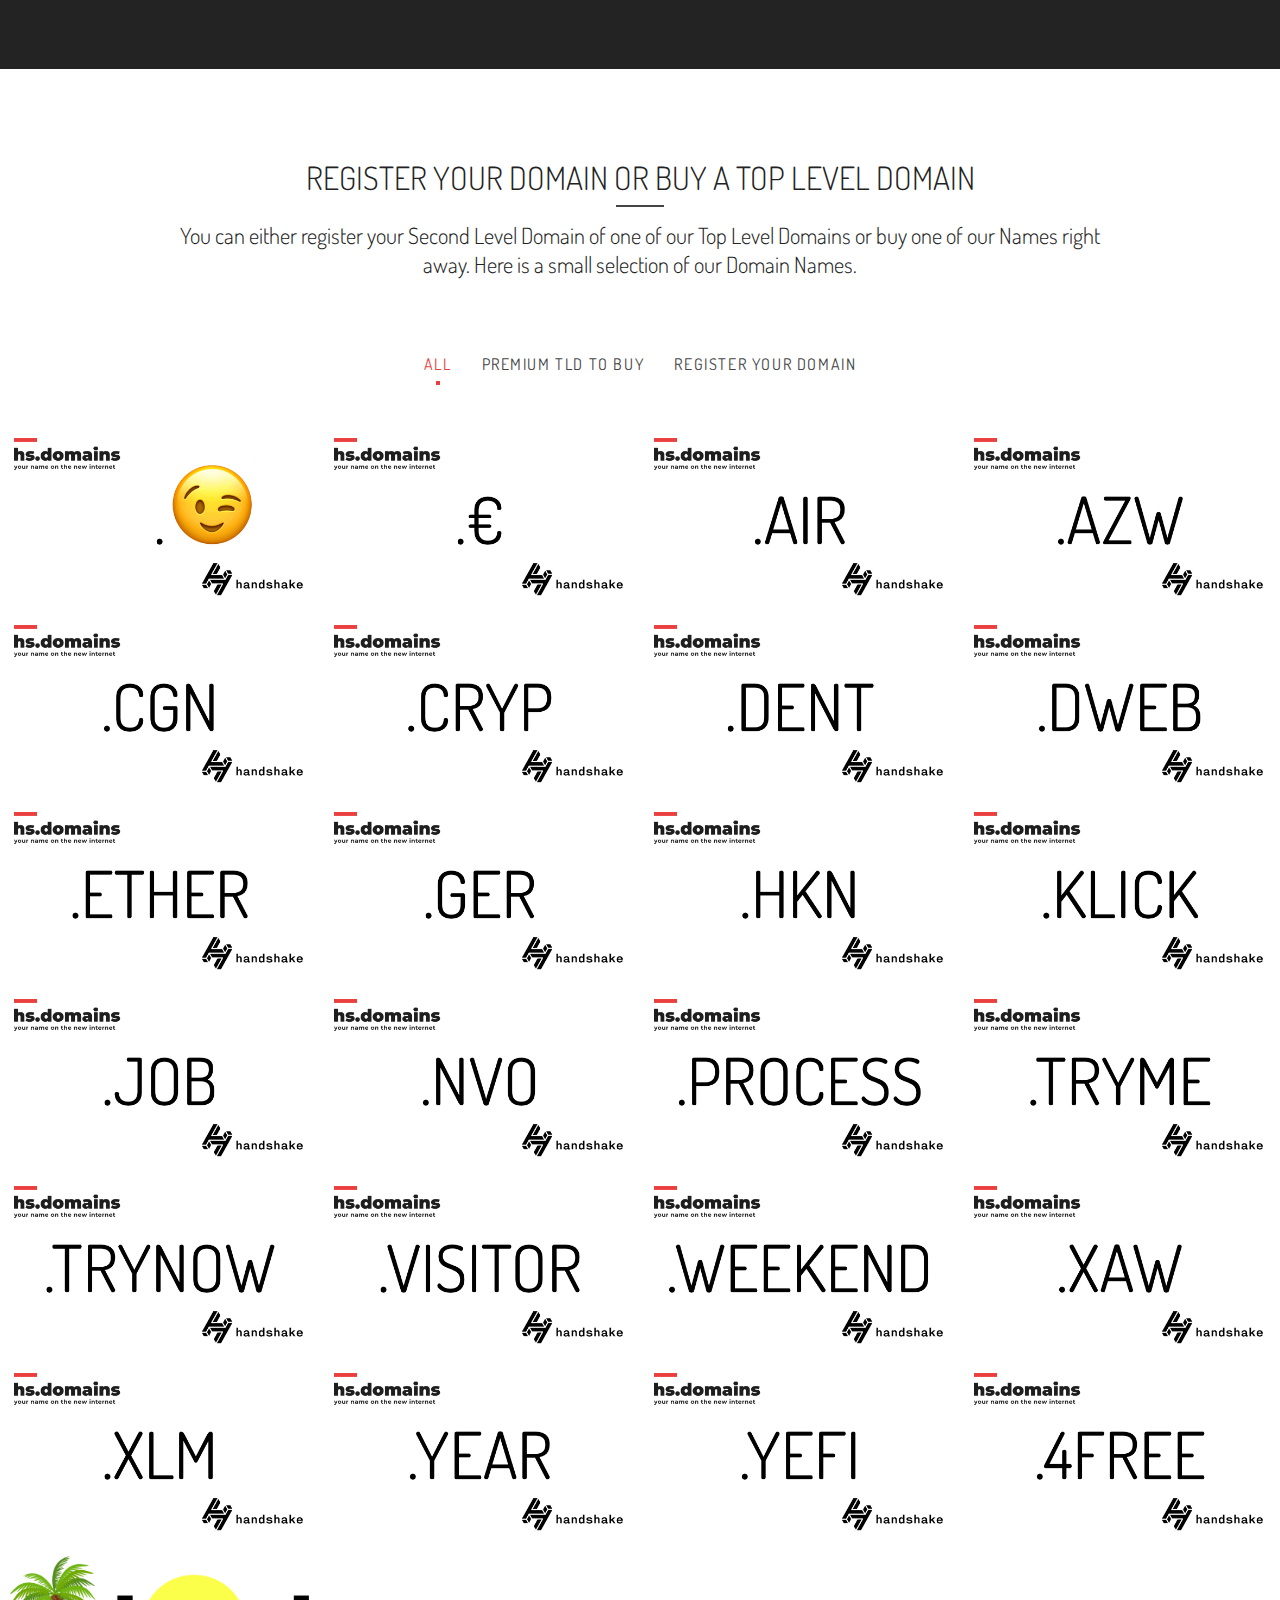
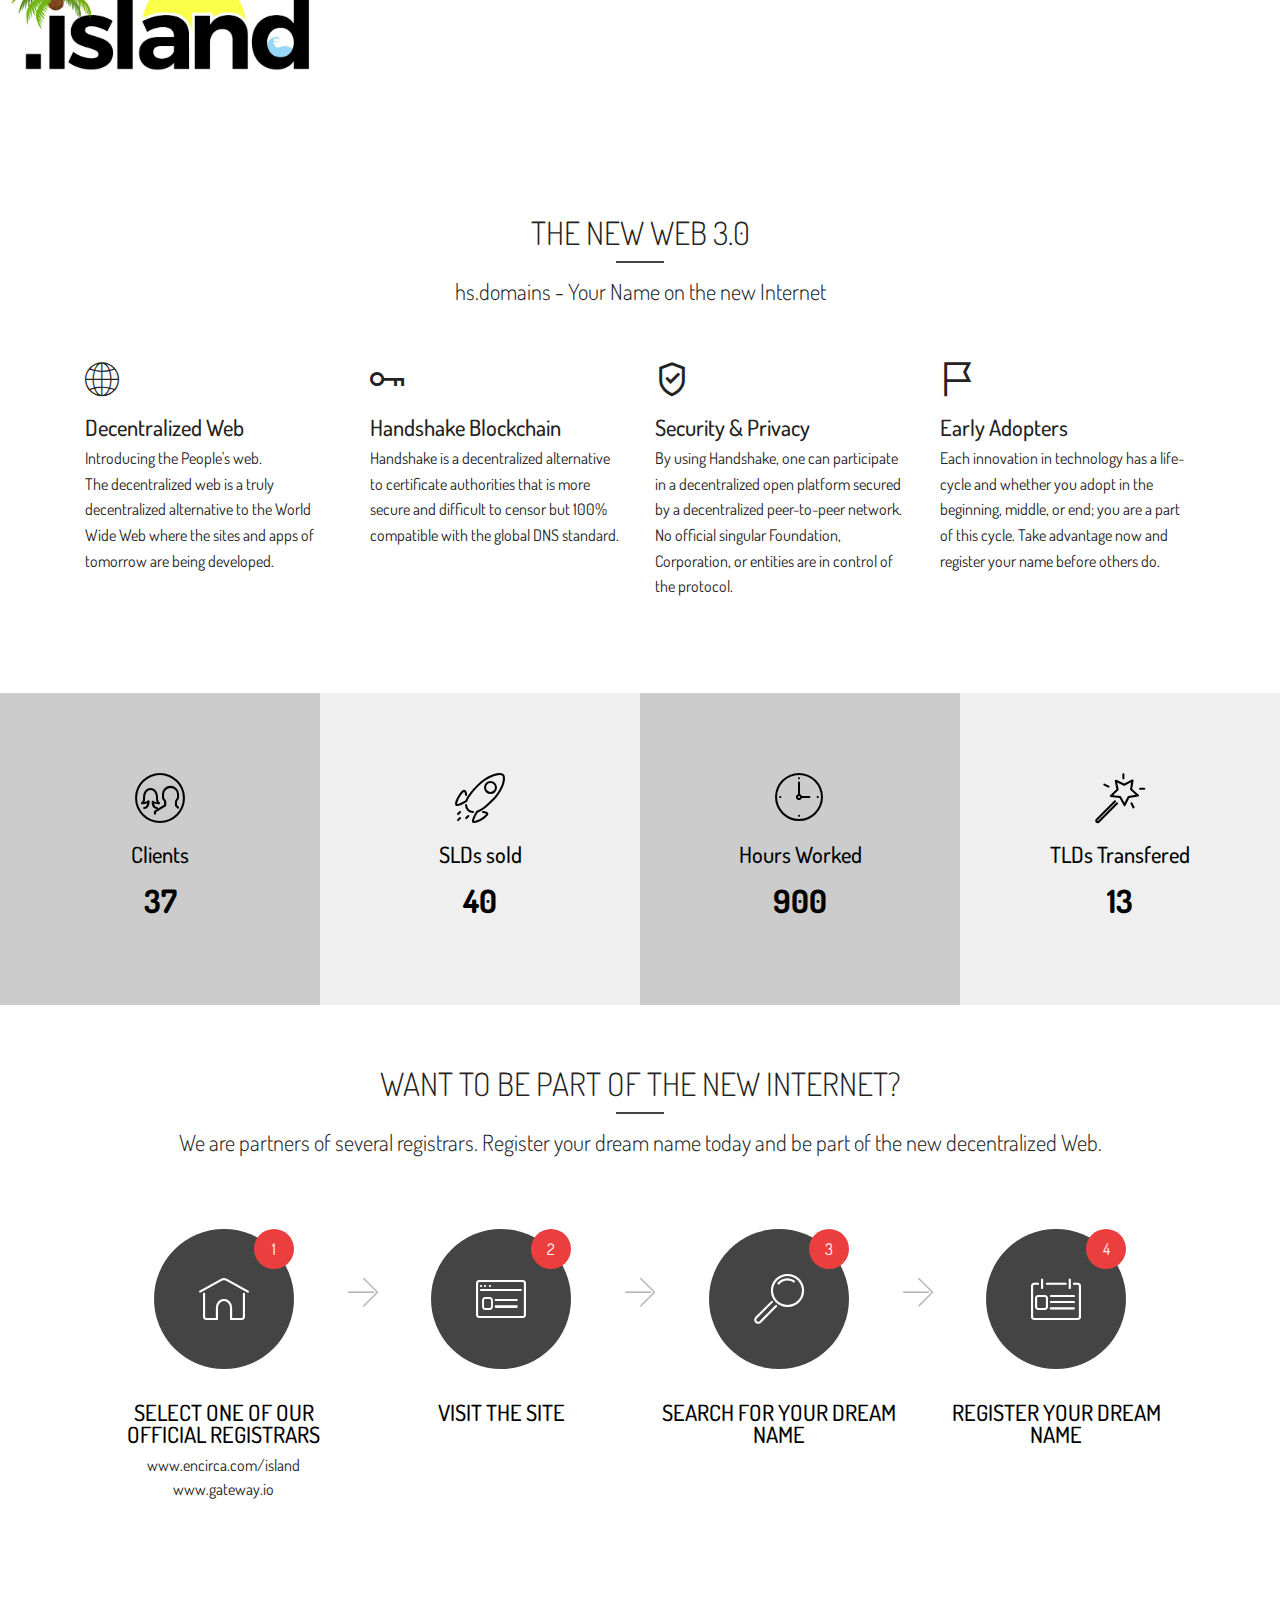
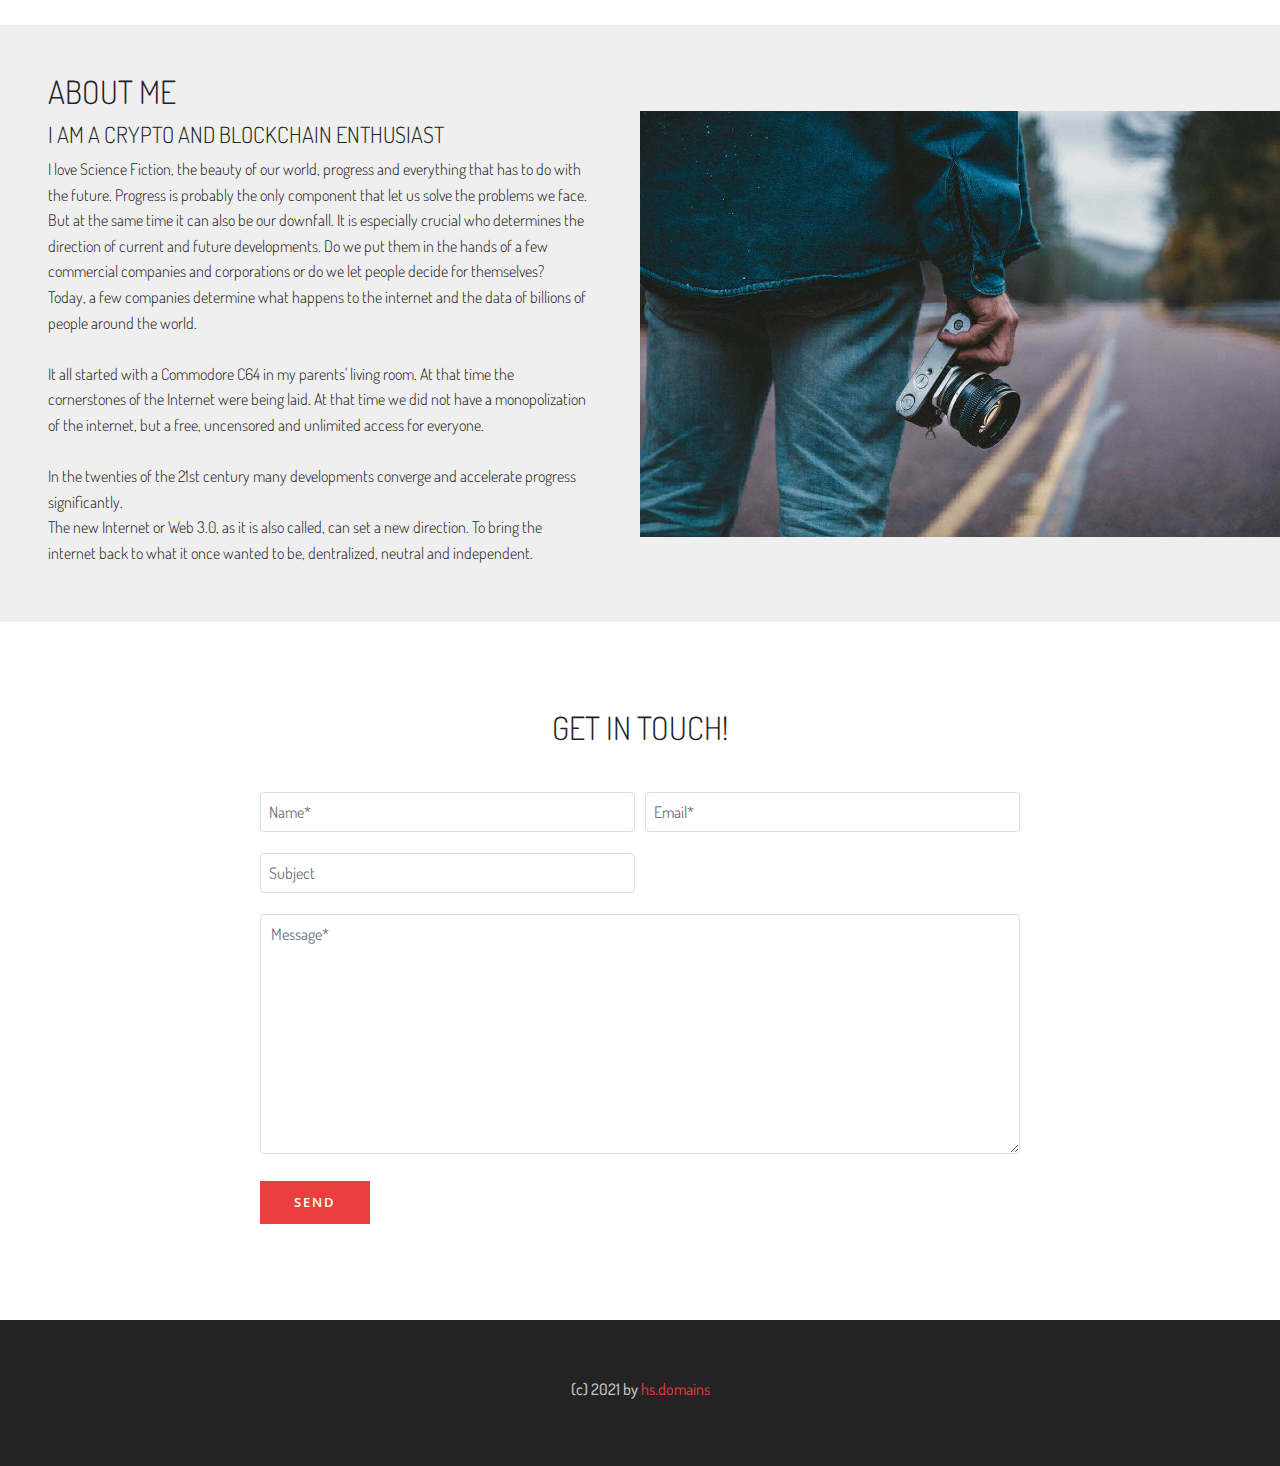
==== commit e568ae74: "create github pages" ====
--- a/index.html
+++ b/index.html
@@ -93,7 +93,7 @@
     <div class="container">
         <div class="row justify-content-center">
             <div class="col-md-8 col-sm-12 text-section">
-                <h2 class="mbr-fonts-style mbr-title align-left pb-3 display-2">Decentralized Internet&nbsp;</h2>
+                <h2 class="mbr-fonts-style mbr-title align-left pb-3 display-2">DECENTRALIZED INTERNET</h2>
                 <p class="mbr-fonts-style mbr-text align-left display-7">Handshake Blockchain will revolutionize the web and how we use it. It will be the big bang based on a truly decentralized model. Users won’t have to worry about blockchain protocols, just like today they don’t worry about underlying Internet protocols.
 <br><br>Our top level domains belong to the new internet - the handshake blockchain. Your domain is therefore part of a decentralised internet, free from the restrictions of the traditional ICANN domain system and still 100% compatible with the global DNS standard. Handshake is to domain names what Bitcoin is to money.
 <br>
@@ -115,7 +115,7 @@
                     <h3 class="mbr-fonts-style mbr-section-title display-2">"The potential of blockchain is enormous as it will be a foundational protocol for the next generation Web 3.0 which I expect will overtake the current Web 2.0 in 5-7 years."</h3>
                 </div>
             </div>
-            <div class="col-md-4 mbr-section-btn"><a href="index.html#form2-g" class="btn btn-primary display-4"><span class="mbri-letter mbr-iconfont mbr-iconfont-btn"></span>
+            <div class="col-md-4 mbr-section-btn"><a href="index.html#bottom" class="btn btn-primary display-4"><span class="mbri-letter mbr-iconfont mbr-iconfont-btn"></span>
                     CONTACT ME</a></div>
         </div>
     </div>
@@ -149,7 +149,7 @@
 
     
     <div class="container">
-        <h2 class="mbr-fonts-style mbr-section-title align-center display-2">The New Web 3.0</h2>
+        <h2 class="mbr-fonts-style mbr-section-title align-center display-2">THE NEW WEB 3.0</h2>
          <div class="underline align-center">
              <div class="line"></div>
          </div>
@@ -311,12 +311,12 @@
           <div class="col-lg-6 wrap-block">
               <h1 class="mbr-section-title mbr-fonts-style mbr-light display-2">ABOUT ME</h1>
               <h2 class="mbr-section-subtitle mbr-fonts-style mbr-light display-5">I AM A CRYPTO AND BLOCKCHAIN ENTHUSIAST</h2>
-              <h3 class="mbr-text mbr-fonts-style mbr-light display-7">I love Science Fiction, the beauty of our world, progress and everything that has to do with the future. Progress is probably the only component that let us solve the problems we face. But at the same time it can also be our downfall. It is especially crucial who determines the direction of current and future developments. Do we put them in the hands of a few commercial companies and corporations or do we let people decide for themselves?<br>Today, a few companies determine what happens to the internet and the data of billions of people around the world.<br><br>It all started with a Commodore C64 in my parents' living room. At that time the cornerstones of the Internet were being laid. At that time we did not have a monopolization of the internet, but a free, uncensored and unlimited access for everyone.
+              <h3 class="mbr-text mbr-fonts-style mbr-light display-7">I love Science Fiction, the beauty of our world, progress and everything that has to do with the future. Progress is probably the only component that let us solve the problems we face. But at the same time it can also be our downfall. It is especially crucial who determines the direction of current and future developments. Do we put them in the hands of a few commercial companies and corporations or do we let people decide for themselves?<br>Today, a few companies determine what happens to the internet and the data of billions of people around the world.<br><br>It all started with a Commodore C64 in my parents' living room. At that time the cornerstones of the Internet were being laid. At that time we did not have a monopolization of the internet, but a free, uncensored and unlimited access for everyone.<br><br>
 <div>
 </div><div>In the twenties of the 21st century many developments converge and accelerate progress significantly. 
 </div><div>
 </div><div>The new Internet or Web 3.0, as it is also called, can set a new direction. To bring the internet back to what it once wanted to be, dentralized, neutral and independent.</div></h3>
-            <div class="mbr-list counter-container mbr-fonts-style display-7"></div>
+            
             
           </div>
           <div class="col-lg-6 photo-split">
@@ -342,7 +342,7 @@
                     </div>
                     <div class="dragArea form-row">
                         <div class="col-md-12">
-                            <h2 class="mbr-fonts-style mbr-fonts-style mbr-fonts-style mbr-section-heading display-2">Get in touch!</h2>
+                            <h2 class="mbr-fonts-style mbr-fonts-style mbr-fonts-style mbr-section-heading display-2">GET IN TOUCH!</h2>
                         </div>
                         <div class="col-md-6 form-group" data-for="name">
                             <input type="text" name="name" placeholder="Name*" data-form-field="Name" required="required" class="field form-control display-7" id="name-form2-g">
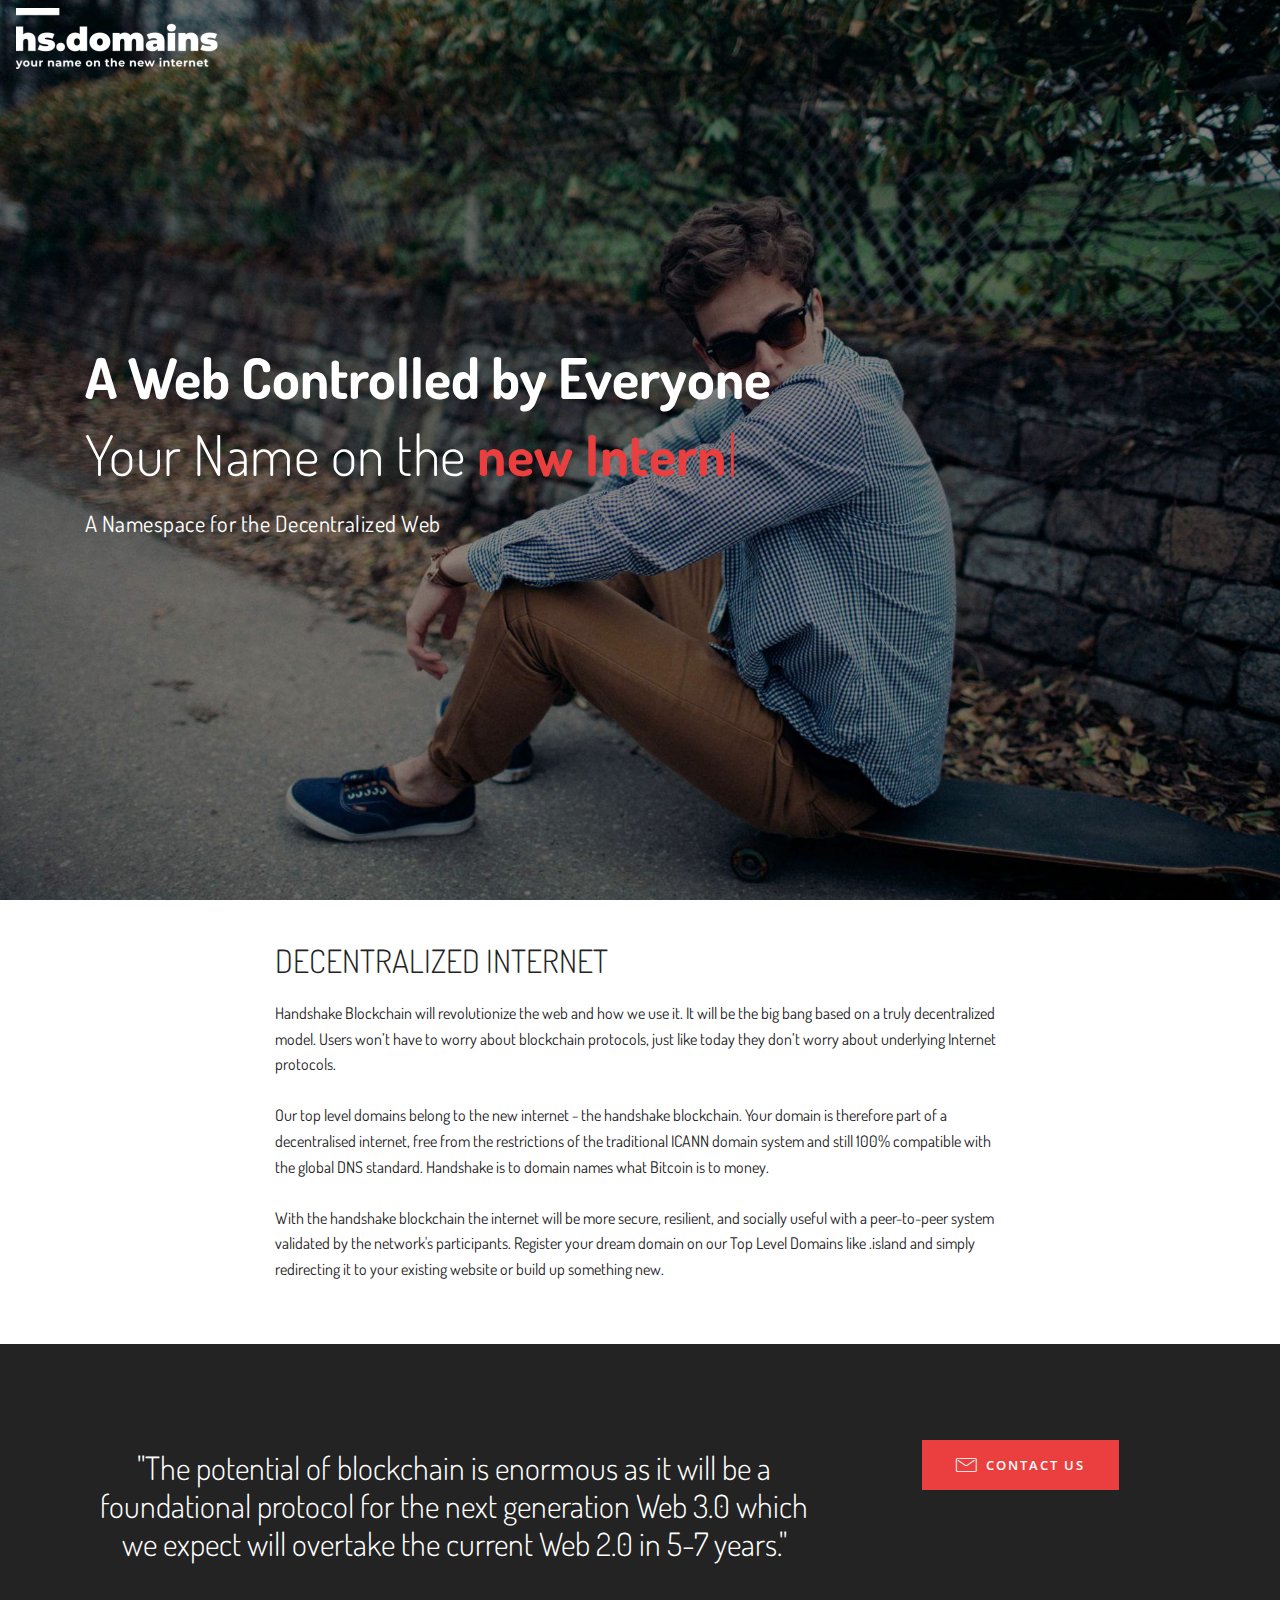
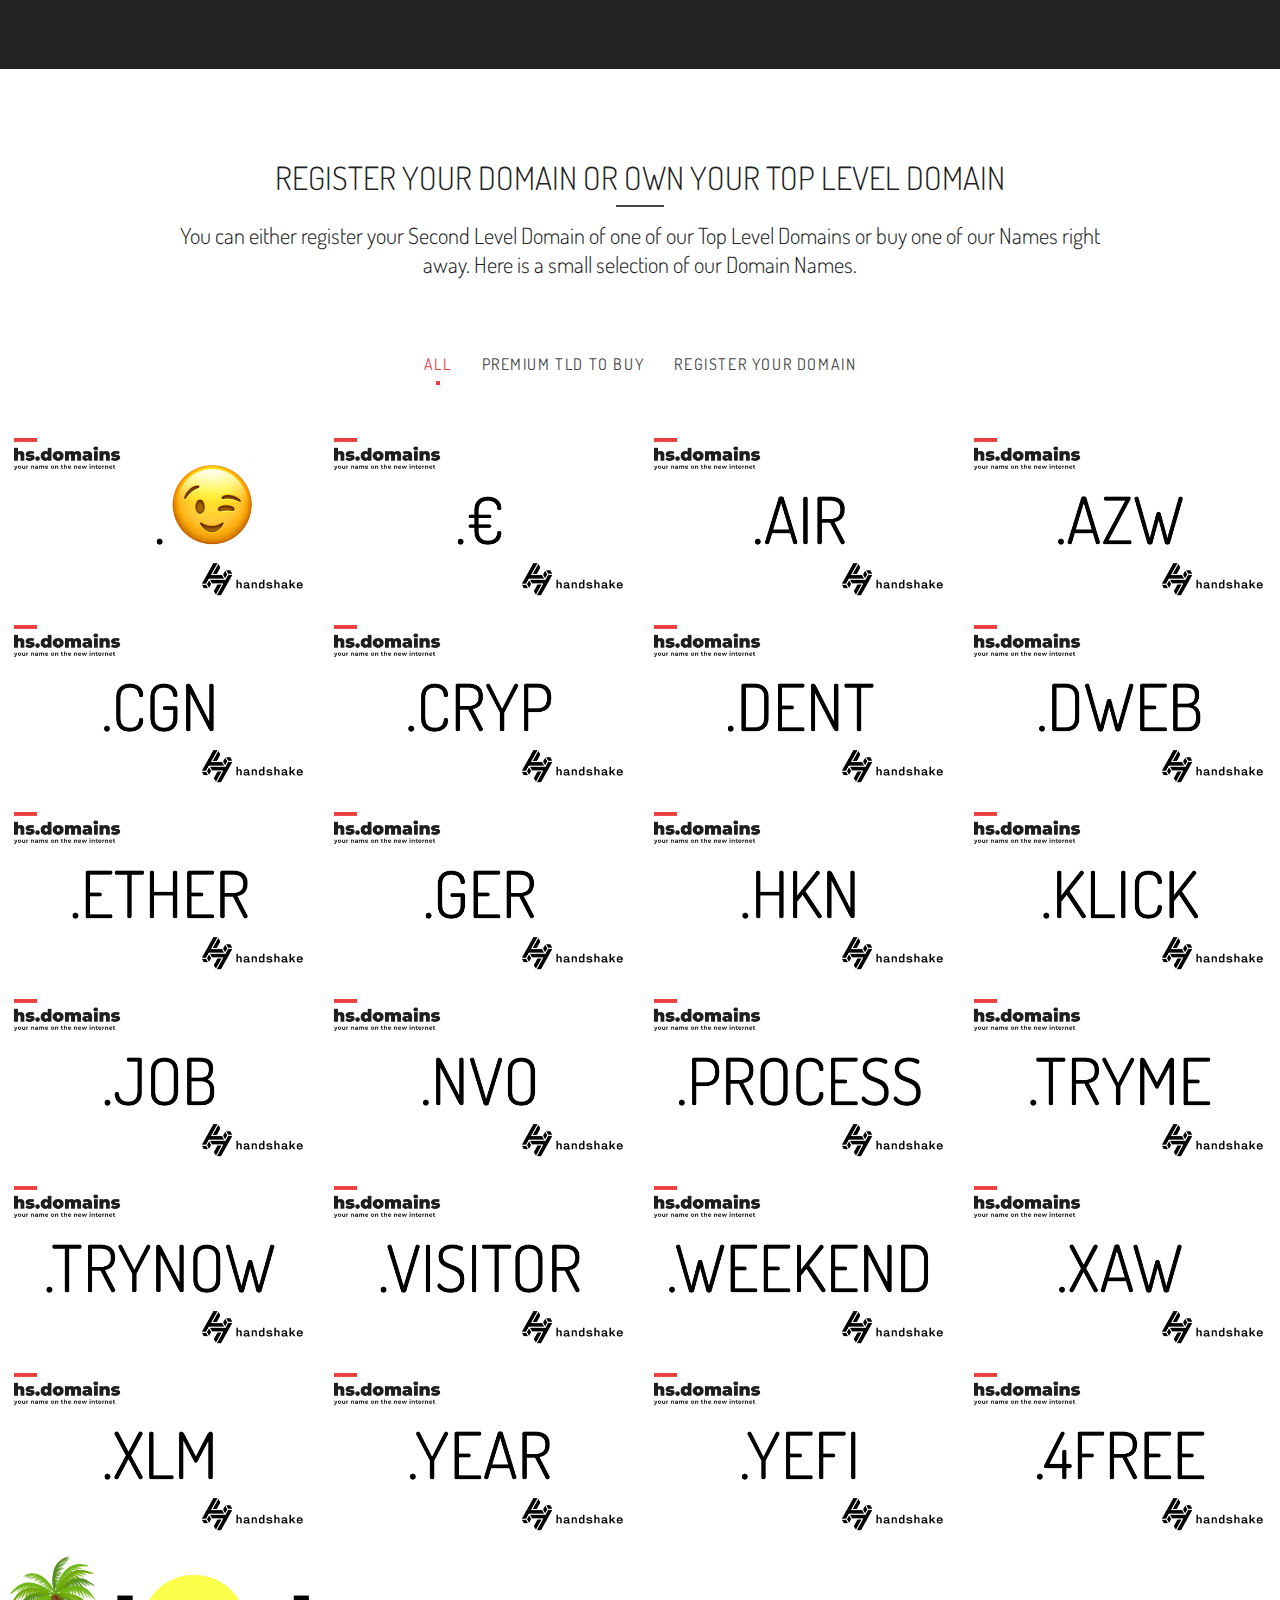
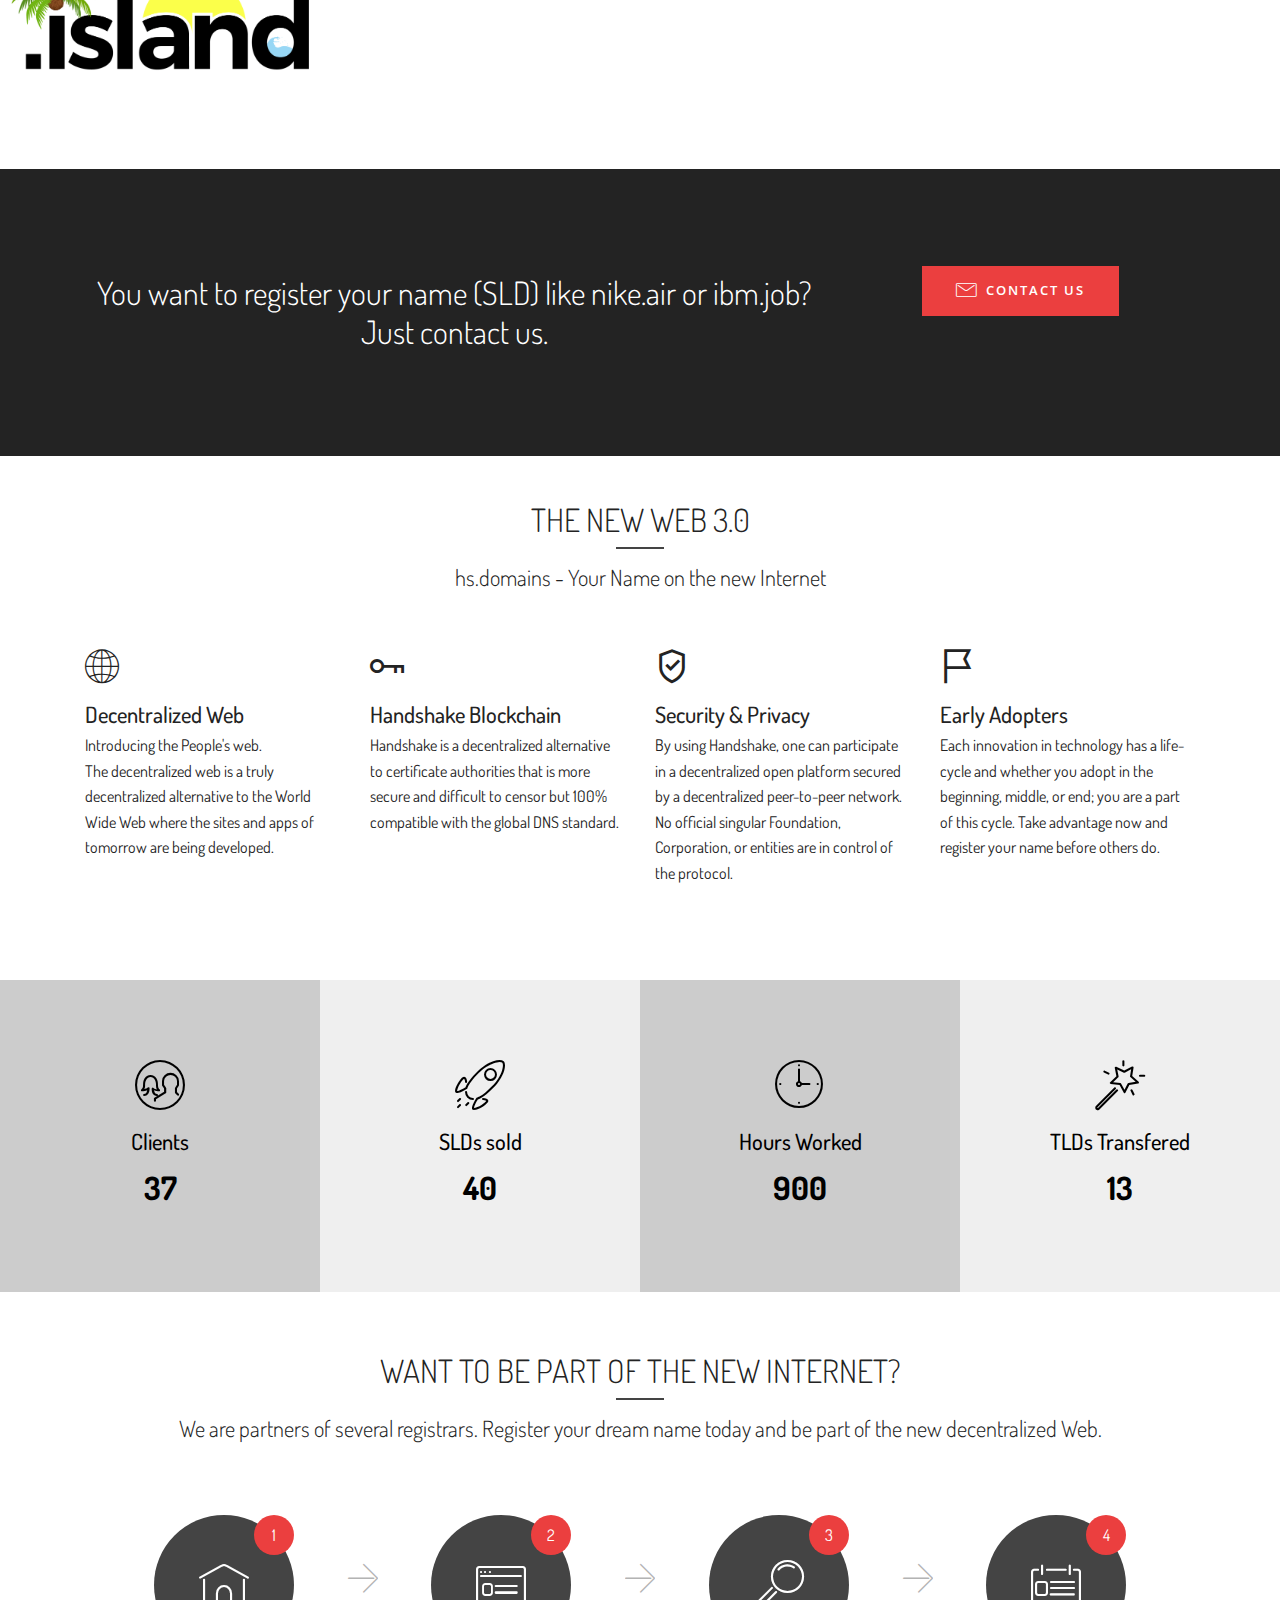
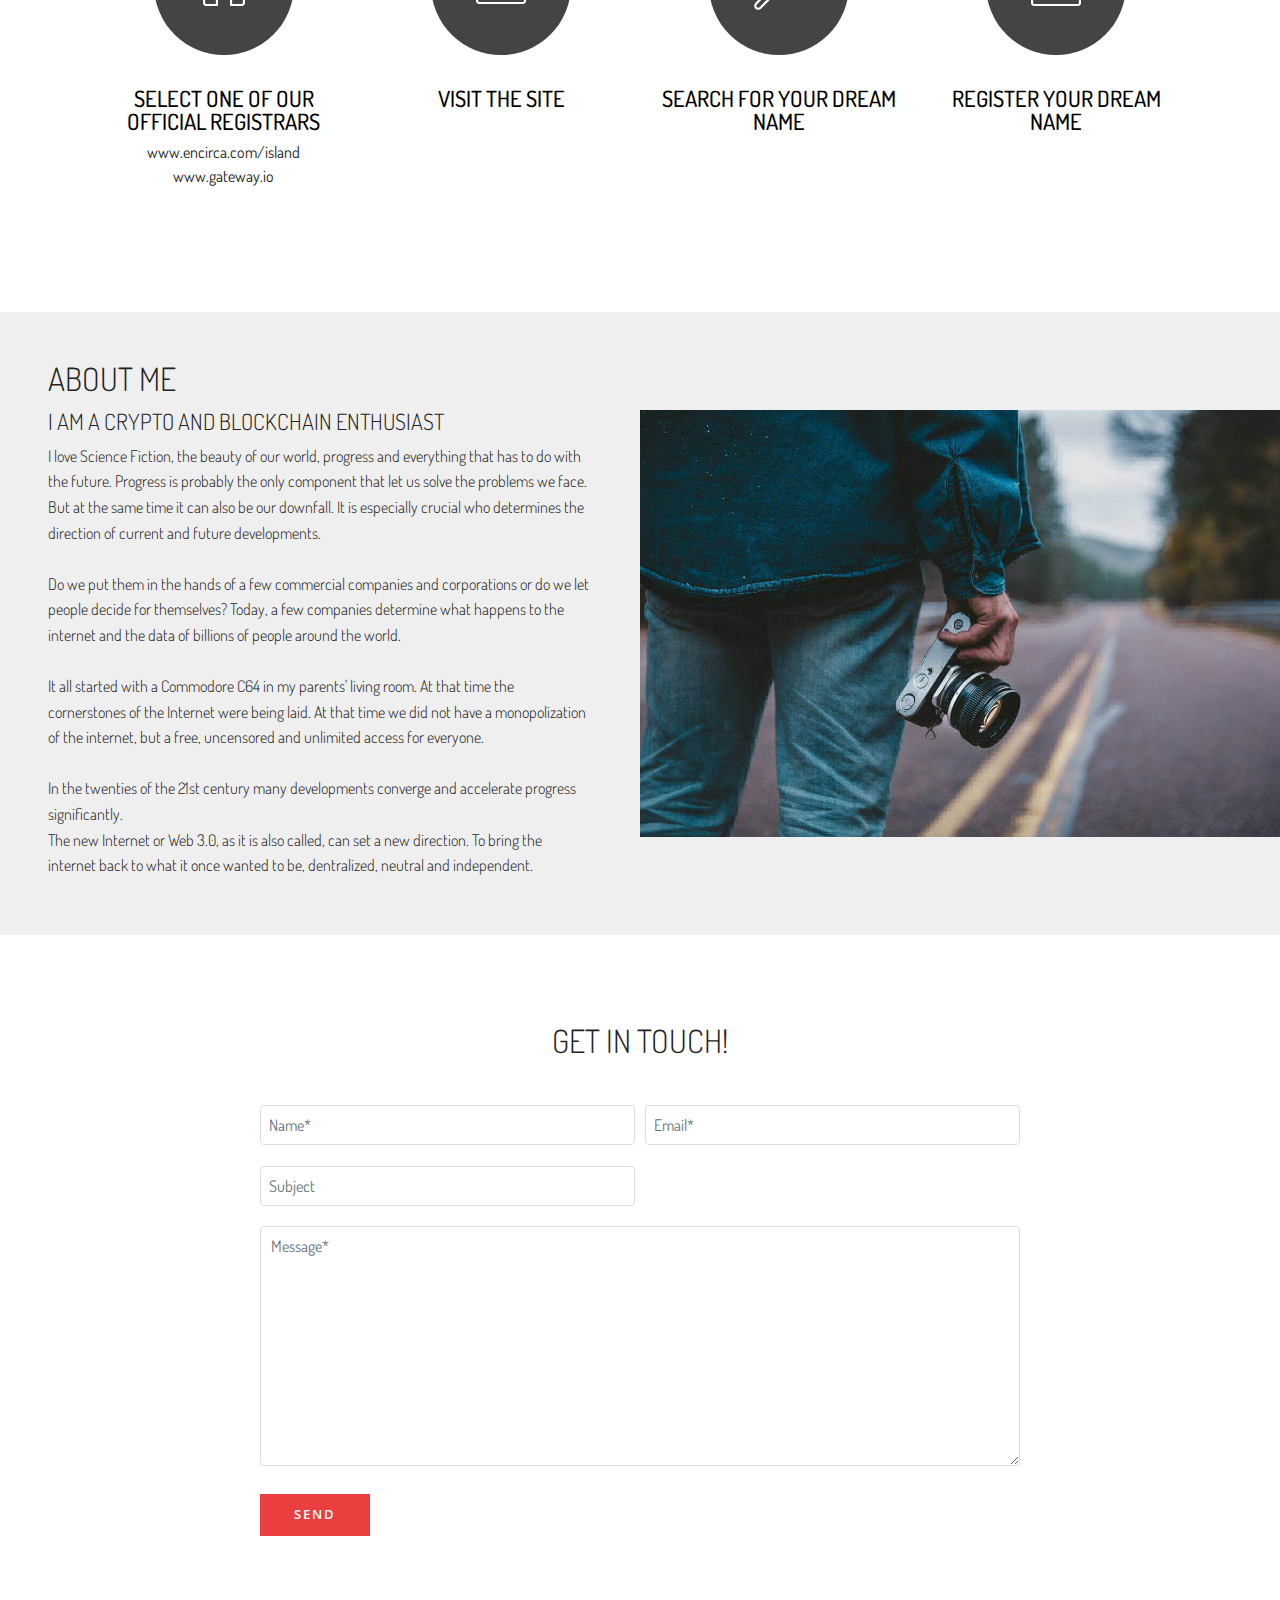
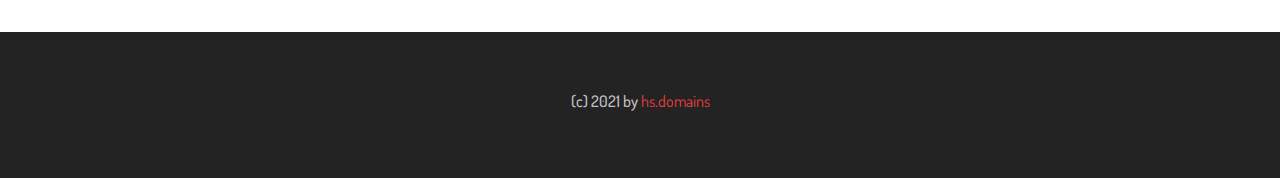
==== commit a29a0626: "create github pages" ====
--- a/index.html
+++ b/index.html
@@ -69,7 +69,7 @@
     <div class="container">
         <div class="row">
             <div class="mbr-white col-md-12">
-                <h1 class="mbr-section-title mbr-white mbr-bold mbr-fonts-style display-1">A Web Controlled by the People</h1>
+                <h1 class="mbr-section-title mbr-white mbr-bold mbr-fonts-style display-1">A Web Controlled by Everyone</h1>
                 <div class="typed-text pb-3 display-1">
                     <span class="mbr-section-subtitle mbr-fonts-style mbr-white display-1">
                           Your Name on the</span>
@@ -103,7 +103,7 @@
     </div>
 </section>
 
-<section class="cid-stItTeseYV" id="info1-a">
+<section class="cid-su1S1VquAF" id="info1-j">
 
     
 
@@ -112,11 +112,11 @@
         <div class="row justify-content-center">
             <div class="col-md-8 section">
                 <div class="section-title">
-                    <h3 class="mbr-fonts-style mbr-section-title display-2">"The potential of blockchain is enormous as it will be a foundational protocol for the next generation Web 3.0 which I expect will overtake the current Web 2.0 in 5-7 years."</h3>
-                </div>
-            </div>
-            <div class="col-md-4 mbr-section-btn"><a href="index.html#bottom" class="btn btn-primary display-4"><span class="mbri-letter mbr-iconfont mbr-iconfont-btn"></span>
-                    CONTACT ME</a></div>
+                    <h3 class="mbr-fonts-style mbr-section-title display-2">"The potential of blockchain is enormous as it will be a foundational protocol for the next generation Web 3.0 which we expect will overtake the current Web 2.0 in 5-7 years."</h3>
+                </div>
+            </div>
+            <div class="col-md-4 mbr-section-btn"><a href="index.html#form2-g" class="btn btn-primary display-4"><span class="mbri-letter mbr-iconfont mbr-iconfont-btn"></span>
+                    CONTACT US</a></div>
         </div>
     </div>
 </section>
@@ -128,7 +128,7 @@
         <div class="row justify-content-center">
             <div class="col-sm-10">
                 <h2 class="mbr-section-title mbr-fonts-style align-center display-2">
-                    REGISTER YOUR DOMAIN OR BUY A TOP LEVEL DOMAIN</h2>
+                    REGISTER YOUR DOMAIN OR OWN YOUR TOP LEVEL DOMAIN</h2>
                 <div class="underline align-center">
                     <div class="line"></div>
                 </div>
@@ -138,9 +138,27 @@
     </div>
     
     <div>
-        <div class="pt-5"><!-- Filter --><div class="mbr-gallery-filter container gallery-filter-active"><ul buttons="0"><li class="mbr-gallery-filter-all active"><a class="btn btn-md btn-primary-outline display-7" href="">All</a></li></ul></div><!-- Gallery --><div class="mbr-gallery-row"><div class="mbr-gallery-layout-default"><div><div><div class="mbr-gallery-item mbr-gallery-item--p1" data-video-url="false" data-tags="PREMIUM TLD TO BUY"><div href="#lb-gallery2-7" data-slide-to="0" data-toggle="modal"><img src="assets/images/tld-for-sale-.winkersmiley-560x315-560x315.png" alt="" title=""><span class="icon-focus"></span></div></div><div class="mbr-gallery-item mbr-gallery-item--p1" data-video-url="false" data-tags="PREMIUM TLD TO BUY"><div href="#lb-gallery2-7" data-slide-to="1" data-toggle="modal"><img src="assets/images/tld-for-sale-.-560x315-560x315.png" alt="" title=""><span class="icon-focus"></span></div></div><div class="mbr-gallery-item mbr-gallery-item--p1" data-video-url="false" data-tags="PREMIUM TLD TO BUY"><div href="#lb-gallery2-7" data-slide-to="2" data-toggle="modal"><img src="assets/images/tld-for-sale-.air-560x315-560x315.png" alt="" title=""><span class="icon-focus"></span></div></div><div class="mbr-gallery-item mbr-gallery-item--p1" data-video-url="false" data-tags="PREMIUM TLD TO BUY"><div href="#lb-gallery2-7" data-slide-to="3" data-toggle="modal"><img src="assets/images/tld-for-sale-.azw-560x315-560x315.png" alt="" title=""><span class="icon-focus"></span></div></div><div class="mbr-gallery-item mbr-gallery-item--p1" data-video-url="false" data-tags="PREMIUM TLD TO BUY"><div href="#lb-gallery2-7" data-slide-to="4" data-toggle="modal"><img src="assets/images/tld-for-sale-.cgn-560x315-560x315.png" alt="" title=""><span class="icon-focus"></span></div></div><div class="mbr-gallery-item mbr-gallery-item--p1" data-video-url="false" data-tags="PREMIUM TLD TO BUY"><div href="#lb-gallery2-7" data-slide-to="5" data-toggle="modal"><img src="assets/images/tld-for-sale-.cryp-560x315-560x315.png" alt="" title=""><span class="icon-focus"></span></div></div><div class="mbr-gallery-item mbr-gallery-item--p1" data-video-url="false" data-tags="PREMIUM TLD TO BUY"><div href="#lb-gallery2-7" data-slide-to="6" data-toggle="modal"><img src="assets/images/tld-for-sale-.dent-560x315-560x315.png" alt="" title=""><span class="icon-focus"></span></div></div><div class="mbr-gallery-item mbr-gallery-item--p1" data-video-url="false" data-tags="PREMIUM TLD TO BUY"><div href="#lb-gallery2-7" data-slide-to="7" data-toggle="modal"><img src="assets/images/tld-for-sale-.dweb-560x315-560x315.png" alt="" title=""><span class="icon-focus"></span></div></div><div class="mbr-gallery-item mbr-gallery-item--p1" data-video-url="false" data-tags="PREMIUM TLD TO BUY"><div href="#lb-gallery2-7" data-slide-to="8" data-toggle="modal"><img src="assets/images/tld-for-sale-.ether-560x315-560x315.png" alt="" title=""><span class="icon-focus"></span></div></div><div class="mbr-gallery-item mbr-gallery-item--p1" data-video-url="false" data-tags="PREMIUM TLD TO BUY"><div href="#lb-gallery2-7" data-slide-to="9" data-toggle="modal"><img src="assets/images/tld-for-sale-.ger-560x315-560x315.png" alt="" title=""><span class="icon-focus"></span></div></div><div class="mbr-gallery-item mbr-gallery-item--p1" data-video-url="false" data-tags="PREMIUM TLD TO BUY"><div href="#lb-gallery2-7" data-slide-to="10" data-toggle="modal"><img src="assets/images/tld-for-sale-.hkn-560x315-560x315.png" alt="" title=""><span class="icon-focus"></span></div></div><div class="mbr-gallery-item mbr-gallery-item--p1" data-video-url="false" data-tags="PREMIUM TLD TO BUY"><div href="#lb-gallery2-7" data-slide-to="11" data-toggle="modal"><img src="assets/images/tld-for-sale-.klick-560x315-560x315.png" alt="" title=""><span class="icon-focus"></span></div></div><div class="mbr-gallery-item mbr-gallery-item--p1" data-video-url="false" data-tags="PREMIUM TLD TO BUY"><div href="#lb-gallery2-7" data-slide-to="12" data-toggle="modal"><img src="assets/images/tld-for-sale-.job-560x315-560x315.png" alt="" title=""><span class="icon-focus"></span></div></div><div class="mbr-gallery-item mbr-gallery-item--p1" data-video-url="false" data-tags="PREMIUM TLD TO BUY"><div href="#lb-gallery2-7" data-slide-to="13" data-toggle="modal"><img src="assets/images/tld-for-sale-.nvo-560x315-560x315.png" alt="" title=""><span class="icon-focus"></span></div></div><div class="mbr-gallery-item mbr-gallery-item--p1" data-video-url="false" data-tags="PREMIUM TLD TO BUY"><div href="#lb-gallery2-7" data-slide-to="14" data-toggle="modal"><img src="assets/images/tld-for-sale-.process-560x315-560x315.png" alt="" title=""><span class="icon-focus"></span></div></div><div class="mbr-gallery-item mbr-gallery-item--p1" data-video-url="false" data-tags="PREMIUM TLD TO BUY"><div href="#lb-gallery2-7" data-slide-to="15" data-toggle="modal"><img src="assets/images/tld-for-sale-.tryme-560x315-560x315.png" alt="" title=""><span class="icon-focus"></span></div></div><div class="mbr-gallery-item mbr-gallery-item--p1" data-video-url="false" data-tags="PREMIUM TLD TO BUY"><div href="#lb-gallery2-7" data-slide-to="16" data-toggle="modal"><img src="assets/images/tld-for-sale-.trynow-560x315-560x315.png" alt="" title=""><span class="icon-focus"></span></div></div><div class="mbr-gallery-item mbr-gallery-item--p1" data-video-url="false" data-tags="PREMIUM TLD TO BUY"><div href="#lb-gallery2-7" data-slide-to="17" data-toggle="modal"><img src="assets/images/tld-for-sale-.visitor-560x315-560x315.png" alt="" title=""><span class="icon-focus"></span></div></div><div class="mbr-gallery-item mbr-gallery-item--p1" data-video-url="false" data-tags="PREMIUM TLD TO BUY"><div href="#lb-gallery2-7" data-slide-to="18" data-toggle="modal"><img src="assets/images/tld-for-sale-.weekend-560x315-560x315.png" alt="" title=""><span class="icon-focus"></span></div></div><div class="mbr-gallery-item mbr-gallery-item--p1" data-video-url="false" data-tags="PREMIUM TLD TO BUY"><div href="#lb-gallery2-7" data-slide-to="19" data-toggle="modal"><img src="assets/images/tld-for-sale-.xaw-560x315-560x315.png" alt="" title=""><span class="icon-focus"></span></div></div><div class="mbr-gallery-item mbr-gallery-item--p1" data-video-url="false" data-tags="PREMIUM TLD TO BUY"><div href="#lb-gallery2-7" data-slide-to="20" data-toggle="modal"><img src="assets/images/tld-for-sale-xlm-560x315-560x315.png" alt="" title=""><span class="icon-focus"></span></div></div><div class="mbr-gallery-item mbr-gallery-item--p1" data-video-url="false" data-tags="PREMIUM TLD TO BUY"><div href="#lb-gallery2-7" data-slide-to="21" data-toggle="modal"><img src="assets/images/tld-for-sale-.year-560x315-560x315.png" alt="" title=""><span class="icon-focus"></span></div></div><div class="mbr-gallery-item mbr-gallery-item--p1" data-video-url="false" data-tags="PREMIUM TLD TO BUY"><div href="#lb-gallery2-7" data-slide-to="22" data-toggle="modal"><img src="assets/images/tld-for-sale-.yefi-560x315-560x315.png" alt="" title=""><span class="icon-focus"></span></div></div><div class="mbr-gallery-item mbr-gallery-item--p1" data-video-url="false" data-tags="PREMIUM TLD TO BUY"><div href="#lb-gallery2-7" data-slide-to="23" data-toggle="modal"><img src="assets/images/tld-for-sale-.4free-560x315-560x315.png" alt="" title=""><span class="icon-focus"></span></div></div><div class="mbr-gallery-item mbr-gallery-item--p1" data-video-url="false" data-tags="REGISTER YOUR DOMAIN"><div href="#lb-gallery2-7" data-slide-to="24" data-toggle="modal"><img src="assets/images/dot-island-logo-1405x536-800x305.png" alt="" title=""><span class="icon-focus"></span></div></div></div></div><div class="clearfix"></div></div></div><!-- Lightbox --><div data-app-prevent-settings="" class="mbr-slider modal fade carousel slide" tabindex="-1" data-keyboard="true" data-interval="false" id="lb-gallery2-7"><div class="modal-dialog"><div class="modal-content"><div class="modal-body"><div class="carousel-inner"><div class="carousel-item"><img src="assets/images/tld-for-sale-.winkersmiley-560x315.png" alt="" title=""></div><div class="carousel-item"><img src="assets/images/tld-for-sale-.-560x315.png" alt="" title=""></div><div class="carousel-item"><img src="assets/images/tld-for-sale-.air-560x315.png" alt="" title=""></div><div class="carousel-item"><img src="assets/images/tld-for-sale-.azw-560x315.png" alt="" title=""></div><div class="carousel-item"><img src="assets/images/tld-for-sale-.cgn-560x315.png" alt="" title=""></div><div class="carousel-item"><img src="assets/images/tld-for-sale-.cryp-560x315.png" alt="" title=""></div><div class="carousel-item"><img src="assets/images/tld-for-sale-.dent-560x315.png" alt="" title=""></div><div class="carousel-item"><img src="assets/images/tld-for-sale-.dweb-560x315.png" alt="" title=""></div><div class="carousel-item"><img src="assets/images/tld-for-sale-.ether-560x315.png" alt="" title=""></div><div class="carousel-item"><img src="assets/images/tld-for-sale-.ger-560x315.png" alt="" title=""></div><div class="carousel-item"><img src="assets/images/tld-for-sale-.hkn-560x315.png" alt="" title=""></div><div class="carousel-item"><img src="assets/images/tld-for-sale-.klick-560x315.png" alt="" title=""></div><div class="carousel-item"><img src="assets/images/tld-for-sale-.job-560x315.png" alt="" title=""></div><div class="carousel-item"><img src="assets/images/tld-for-sale-.nvo-560x315.png" alt="" title=""></div><div class="carousel-item active"><img src="assets/images/tld-for-sale-.process-560x315.png" alt="" title=""></div><div class="carousel-item"><img src="assets/images/tld-for-sale-.tryme-560x315.png" alt="" title=""></div><div class="carousel-item"><img src="assets/images/tld-for-sale-.trynow-560x315.png" alt="" title=""></div><div class="carousel-item"><img src="assets/images/tld-for-sale-.visitor-560x315.png" alt="" title=""></div><div class="carousel-item"><img src="assets/images/tld-for-sale-.weekend-560x315.png" alt="" title=""></div><div class="carousel-item"><img src="assets/images/tld-for-sale-.xaw-560x315.png" alt="" title=""></div><div class="carousel-item"><img src="assets/images/tld-for-sale-xlm-560x315.png" alt="" title=""></div><div class="carousel-item"><img src="assets/images/tld-for-sale-.year-560x315.png" alt="" title=""></div><div class="carousel-item"><img src="assets/images/tld-for-sale-.yefi-560x315.png" alt="" title=""></div><div class="carousel-item"><img src="assets/images/tld-for-sale-.4free-560x315.png" alt="" title=""></div><div class="carousel-item"><img src="assets/images/dot-island-logo-1405x536.png" alt="" title=""></div></div><a class="carousel-control carousel-control-prev" role="button" data-slide="prev" href="#lb-gallery2-7"><span class="mbri-left mbr-iconfont" aria-hidden="true"></span><span class="sr-only">Previous</span></a><a class="carousel-control carousel-control-next" role="button" data-slide="next" href="#lb-gallery2-7"><span class="mbri-right mbr-iconfont" aria-hidden="true"></span><span class="sr-only">Next</span></a><a class="close" href="#" role="button" data-dismiss="modal"><span class="sr-only">Close</span></a></div></div></div></div></div>
-    </div>
-
+        <div class="pt-5"><!-- Filter --><div class="mbr-gallery-filter container gallery-filter-active"><ul buttons="0"><li class="mbr-gallery-filter-all active"><a class="btn btn-md btn-primary-outline display-7" href="">All</a></li></ul></div><!-- Gallery --><div class="mbr-gallery-row"><div class="mbr-gallery-layout-default"><div><div><div class="mbr-gallery-item mbr-gallery-item--p1" data-video-url="false" data-tags="PREMIUM TLD TO BUY"><div href="#lb-gallery2-7" data-slide-to="0" data-toggle="modal"><img src="assets/images/tld-for-sale-.winkersmiley-560x315-560x315.png" alt="" title=""><span class="icon-focus"></span></div></div><div class="mbr-gallery-item mbr-gallery-item--p1" data-video-url="false" data-tags="PREMIUM TLD TO BUY"><div href="#lb-gallery2-7" data-slide-to="1" data-toggle="modal"><img src="assets/images/tld-for-sale-.-560x315-560x315.png" alt="" title=""><span class="icon-focus"></span></div></div><div class="mbr-gallery-item mbr-gallery-item--p1" data-video-url="false" data-tags="PREMIUM TLD TO BUY"><div href="#lb-gallery2-7" data-slide-to="2" data-toggle="modal"><img src="assets/images/tld-for-sale-.air-560x315-560x315.png" alt="" title=""><span class="icon-focus"></span></div></div><div class="mbr-gallery-item mbr-gallery-item--p1" data-video-url="false" data-tags="PREMIUM TLD TO BUY"><div href="#lb-gallery2-7" data-slide-to="3" data-toggle="modal"><img src="assets/images/tld-for-sale-.azw-560x315-560x315.png" alt="" title=""><span class="icon-focus"></span></div></div><div class="mbr-gallery-item mbr-gallery-item--p1" data-video-url="false" data-tags="PREMIUM TLD TO BUY"><div href="#lb-gallery2-7" data-slide-to="4" data-toggle="modal"><img src="assets/images/tld-for-sale-.cgn-560x315-560x315.png" alt="" title=""><span class="icon-focus"></span></div></div><div class="mbr-gallery-item mbr-gallery-item--p1" data-video-url="false" data-tags="PREMIUM TLD TO BUY"><div href="#lb-gallery2-7" data-slide-to="5" data-toggle="modal"><img src="assets/images/tld-for-sale-.cryp-560x315-560x315.png" alt="" title=""><span class="icon-focus"></span></div></div><div class="mbr-gallery-item mbr-gallery-item--p1" data-video-url="false" data-tags="PREMIUM TLD TO BUY"><div href="#lb-gallery2-7" data-slide-to="6" data-toggle="modal"><img src="assets/images/tld-for-sale-.dent-560x315-560x315.png" alt="" title=""><span class="icon-focus"></span></div></div><div class="mbr-gallery-item mbr-gallery-item--p1" data-video-url="false" data-tags="PREMIUM TLD TO BUY"><div href="#lb-gallery2-7" data-slide-to="7" data-toggle="modal"><img src="assets/images/tld-for-sale-.dweb-560x315-560x315.png" alt="" title=""><span class="icon-focus"></span></div></div><div class="mbr-gallery-item mbr-gallery-item--p1" data-video-url="false" data-tags="PREMIUM TLD TO BUY"><div href="#lb-gallery2-7" data-slide-to="8" data-toggle="modal"><img src="assets/images/tld-for-sale-.ether-560x315-560x315.png" alt="" title=""><span class="icon-focus"></span></div></div><div class="mbr-gallery-item mbr-gallery-item--p1" data-video-url="false" data-tags="PREMIUM TLD TO BUY"><div href="#lb-gallery2-7" data-slide-to="9" data-toggle="modal"><img src="assets/images/tld-for-sale-.ger-560x315-560x315.png" alt="" title=""><span class="icon-focus"></span></div></div><div class="mbr-gallery-item mbr-gallery-item--p1" data-video-url="false" data-tags="PREMIUM TLD TO BUY"><div href="#lb-gallery2-7" data-slide-to="10" data-toggle="modal"><img src="assets/images/tld-for-sale-.hkn-560x315-560x315.png" alt="" title=""><span class="icon-focus"></span></div></div><div class="mbr-gallery-item mbr-gallery-item--p1" data-video-url="false" data-tags="PREMIUM TLD TO BUY"><div href="#lb-gallery2-7" data-slide-to="11" data-toggle="modal"><img src="assets/images/tld-for-sale-.klick-560x315-560x315.png" alt="" title=""><span class="icon-focus"></span></div></div><div class="mbr-gallery-item mbr-gallery-item--p1" data-video-url="false" data-tags="PREMIUM TLD TO BUY"><div href="#lb-gallery2-7" data-slide-to="12" data-toggle="modal"><img src="assets/images/tld-for-sale-.job-560x315-560x315.png" alt="" title=""><span class="icon-focus"></span></div></div><div class="mbr-gallery-item mbr-gallery-item--p1" data-video-url="false" data-tags="PREMIUM TLD TO BUY"><div href="#lb-gallery2-7" data-slide-to="13" data-toggle="modal"><img src="assets/images/tld-for-sale-.nvo-560x315-560x315.png" alt="" title=""><span class="icon-focus"></span></div></div><div class="mbr-gallery-item mbr-gallery-item--p1" data-video-url="false" data-tags="PREMIUM TLD TO BUY"><div href="#lb-gallery2-7" data-slide-to="14" data-toggle="modal"><img src="assets/images/tld-for-sale-.process-560x315-560x315.png" alt="" title=""><span class="icon-focus"></span></div></div><div class="mbr-gallery-item mbr-gallery-item--p1" data-video-url="false" data-tags="PREMIUM TLD TO BUY"><div href="#lb-gallery2-7" data-slide-to="15" data-toggle="modal"><img src="assets/images/tld-for-sale-.tryme-560x315-560x315.png" alt="" title=""><span class="icon-focus"></span></div></div><div class="mbr-gallery-item mbr-gallery-item--p1" data-video-url="false" data-tags="PREMIUM TLD TO BUY"><div href="#lb-gallery2-7" data-slide-to="16" data-toggle="modal"><img src="assets/images/tld-for-sale-.trynow-560x315-560x315.png" alt="" title=""><span class="icon-focus"></span></div></div><div class="mbr-gallery-item mbr-gallery-item--p1" data-video-url="false" data-tags="PREMIUM TLD TO BUY"><div href="#lb-gallery2-7" data-slide-to="17" data-toggle="modal"><img src="assets/images/tld-for-sale-.visitor-560x315-560x315.png" alt="" title=""><span class="icon-focus"></span></div></div><div class="mbr-gallery-item mbr-gallery-item--p1" data-video-url="false" data-tags="PREMIUM TLD TO BUY"><div href="#lb-gallery2-7" data-slide-to="18" data-toggle="modal"><img src="assets/images/tld-for-sale-.weekend-560x315-560x315.png" alt="" title=""><span class="icon-focus"></span></div></div><div class="mbr-gallery-item mbr-gallery-item--p1" data-video-url="false" data-tags="PREMIUM TLD TO BUY"><div href="#lb-gallery2-7" data-slide-to="19" data-toggle="modal"><img src="assets/images/tld-for-sale-.xaw-560x315-560x315.png" alt="" title=""><span class="icon-focus"></span></div></div><div class="mbr-gallery-item mbr-gallery-item--p1" data-video-url="false" data-tags="PREMIUM TLD TO BUY"><div href="#lb-gallery2-7" data-slide-to="20" data-toggle="modal"><img src="assets/images/tld-for-sale-xlm-560x315-560x315.png" alt="" title=""><span class="icon-focus"></span></div></div><div class="mbr-gallery-item mbr-gallery-item--p1" data-video-url="false" data-tags="PREMIUM TLD TO BUY"><div href="#lb-gallery2-7" data-slide-to="21" data-toggle="modal"><img src="assets/images/tld-for-sale-.year-560x315-560x315.png" alt="" title=""><span class="icon-focus"></span></div></div><div class="mbr-gallery-item mbr-gallery-item--p1" data-video-url="false" data-tags="PREMIUM TLD TO BUY"><div href="#lb-gallery2-7" data-slide-to="22" data-toggle="modal"><img src="assets/images/tld-for-sale-.yefi-560x315-560x315.png" alt="" title=""><span class="icon-focus"></span></div></div><div class="mbr-gallery-item mbr-gallery-item--p1" data-video-url="false" data-tags="PREMIUM TLD TO BUY"><div href="#lb-gallery2-7" data-slide-to="23" data-toggle="modal"><img src="assets/images/tld-for-sale-.4free-560x315-560x315.png" alt="" title=""><span class="icon-focus"></span></div></div><div class="mbr-gallery-item mbr-gallery-item--p1" data-video-url="false" data-tags="REGISTER YOUR DOMAIN"><div href="#lb-gallery2-7" data-slide-to="24" data-toggle="modal"><img src="assets/images/dot-island-logo-1405x536-800x305.png" alt="" title=""><span class="icon-focus"></span></div></div></div></div><div class="clearfix"></div></div></div><!-- Lightbox --><div data-app-prevent-settings="" class="mbr-slider modal fade carousel slide" tabindex="-1" data-keyboard="true" data-interval="false" id="lb-gallery2-7"><div class="modal-dialog"><div class="modal-content"><div class="modal-body"><div class="carousel-inner"><div class="carousel-item active"><img src="assets/images/tld-for-sale-.winkersmiley-560x315.png" alt="" title=""></div><div class="carousel-item"><img src="assets/images/tld-for-sale-.-560x315.png" alt="" title=""></div><div class="carousel-item"><img src="assets/images/tld-for-sale-.air-560x315.png" alt="" title=""></div><div class="carousel-item"><img src="assets/images/tld-for-sale-.azw-560x315.png" alt="" title=""></div><div class="carousel-item"><img src="assets/images/tld-for-sale-.cgn-560x315.png" alt="" title=""></div><div class="carousel-item"><img src="assets/images/tld-for-sale-.cryp-560x315.png" alt="" title=""></div><div class="carousel-item"><img src="assets/images/tld-for-sale-.dent-560x315.png" alt="" title=""></div><div class="carousel-item"><img src="assets/images/tld-for-sale-.dweb-560x315.png" alt="" title=""></div><div class="carousel-item"><img src="assets/images/tld-for-sale-.ether-560x315.png" alt="" title=""></div><div class="carousel-item"><img src="assets/images/tld-for-sale-.ger-560x315.png" alt="" title=""></div><div class="carousel-item"><img src="assets/images/tld-for-sale-.hkn-560x315.png" alt="" title=""></div><div class="carousel-item"><img src="assets/images/tld-for-sale-.klick-560x315.png" alt="" title=""></div><div class="carousel-item"><img src="assets/images/tld-for-sale-.job-560x315.png" alt="" title=""></div><div class="carousel-item"><img src="assets/images/tld-for-sale-.nvo-560x315.png" alt="" title=""></div><div class="carousel-item"><img src="assets/images/tld-for-sale-.process-560x315.png" alt="" title=""></div><div class="carousel-item"><img src="assets/images/tld-for-sale-.tryme-560x315.png" alt="" title=""></div><div class="carousel-item"><img src="assets/images/tld-for-sale-.trynow-560x315.png" alt="" title=""></div><div class="carousel-item"><img src="assets/images/tld-for-sale-.visitor-560x315.png" alt="" title=""></div><div class="carousel-item"><img src="assets/images/tld-for-sale-.weekend-560x315.png" alt="" title=""></div><div class="carousel-item"><img src="assets/images/tld-for-sale-.xaw-560x315.png" alt="" title=""></div><div class="carousel-item"><img src="assets/images/tld-for-sale-xlm-560x315.png" alt="" title=""></div><div class="carousel-item"><img src="assets/images/tld-for-sale-.year-560x315.png" alt="" title=""></div><div class="carousel-item"><img src="assets/images/tld-for-sale-.yefi-560x315.png" alt="" title=""></div><div class="carousel-item"><img src="assets/images/tld-for-sale-.4free-560x315.png" alt="" title=""></div><div class="carousel-item"><img src="assets/images/dot-island-logo-1405x536.png" alt="" title=""></div></div><a class="carousel-control carousel-control-prev" role="button" data-slide="prev" href="#lb-gallery2-7"><span class="mbri-left mbr-iconfont" aria-hidden="true"></span><span class="sr-only">Previous</span></a><a class="carousel-control carousel-control-next" role="button" data-slide="next" href="#lb-gallery2-7"><span class="mbri-right mbr-iconfont" aria-hidden="true"></span><span class="sr-only">Next</span></a><a class="close" href="#" role="button" data-dismiss="modal"><span class="sr-only">Close</span></a></div></div></div></div></div>
+    </div>
+
+</section>
+
+<section class="cid-su1QFp4uXE" id="info1-i">
+
+    
+
+    
+    <div class="container text-center">
+        <div class="row justify-content-center">
+            <div class="col-md-8 section">
+                <div class="section-title">
+                    <h3 class="mbr-fonts-style mbr-section-title display-2">You want to register your name (SLD) like nike.air or ibm.job? Just contact us.</h3>
+                </div>
+            </div>
+            <div class="col-md-4 mbr-section-btn"><a href="index.html#form2-g" class="btn btn-primary display-4"><span class="mbri-letter mbr-iconfont mbr-iconfont-btn"></span>
+                    CONTACT US</a></div>
+        </div>
+    </div>
 </section>
 
 <section class="cid-rzMr7rM4hq" id="features1-1">
@@ -311,7 +329,7 @@
           <div class="col-lg-6 wrap-block">
               <h1 class="mbr-section-title mbr-fonts-style mbr-light display-2">ABOUT ME</h1>
               <h2 class="mbr-section-subtitle mbr-fonts-style mbr-light display-5">I AM A CRYPTO AND BLOCKCHAIN ENTHUSIAST</h2>
-              <h3 class="mbr-text mbr-fonts-style mbr-light display-7">I love Science Fiction, the beauty of our world, progress and everything that has to do with the future. Progress is probably the only component that let us solve the problems we face. But at the same time it can also be our downfall. It is especially crucial who determines the direction of current and future developments. Do we put them in the hands of a few commercial companies and corporations or do we let people decide for themselves?<br>Today, a few companies determine what happens to the internet and the data of billions of people around the world.<br><br>It all started with a Commodore C64 in my parents' living room. At that time the cornerstones of the Internet were being laid. At that time we did not have a monopolization of the internet, but a free, uncensored and unlimited access for everyone.<br><br>
+              <h3 class="mbr-text mbr-fonts-style mbr-light display-7">I love Science Fiction, the beauty of our world, progress and everything that has to do with the future. Progress is probably the only component that let us solve the problems we face. But at the same time it can also be our downfall. It is especially crucial who determines the direction of current and future developments. <br><br>Do we put them in the hands of a few commercial companies and corporations or do we let people decide for themselves? Today, a few companies determine what happens to the internet and the data of billions of people around the world.<br><br>It all started with a Commodore C64 in my parents' living room. At that time the cornerstones of the Internet were being laid. At that time we did not have a monopolization of the internet, but a free, uncensored and unlimited access for everyone.<br><br>
 <div>
 </div><div>In the twenties of the 21st century many developments converge and accelerate progress significantly. 
 </div><div>
--- a/assets/mobirise/css/mbr-additional.css
+++ b/assets/mobirise/css/mbr-additional.css
@@ -979,12 +979,12 @@
   padding-bottom: 45px;
   background-color: #ffffff;
 }
-.cid-stItTeseYV {
+.cid-su1S1VquAF {
   padding-top: 90px;
   padding-bottom: 90px;
   background-color: #232323;
 }
-.cid-stItTeseYV .mbr-section-title {
+.cid-su1S1VquAF .mbr-section-title {
   margin: 0;
   padding: 15px 0;
   color: #ffffff;
@@ -1128,6 +1128,16 @@
   height: 2px;
   background: #444444;
   display: inline-block;
+}
+.cid-su1QFp4uXE {
+  padding-top: 90px;
+  padding-bottom: 90px;
+  background-color: #232323;
+}
+.cid-su1QFp4uXE .mbr-section-title {
+  margin: 0;
+  padding: 15px 0;
+  color: #ffffff;
 }
 .cid-rzMr7rM4hq {
   padding-top: 45px;
--- a/assets/mobirise/css/mbr-additional.css
+++ b/assets/mobirise/css/mbr-additional.css
@@ -979,12 +979,12 @@
   padding-bottom: 45px;
   background-color: #ffffff;
 }
-.cid-stItTeseYV {
+.cid-su1S1VquAF {
   padding-top: 90px;
   padding-bottom: 90px;
   background-color: #232323;
 }
-.cid-stItTeseYV .mbr-section-title {
+.cid-su1S1VquAF .mbr-section-title {
   margin: 0;
   padding: 15px 0;
   color: #ffffff;
@@ -1128,6 +1128,16 @@
   height: 2px;
   background: #444444;
   display: inline-block;
+}
+.cid-su1QFp4uXE {
+  padding-top: 90px;
+  padding-bottom: 90px;
+  background-color: #232323;
+}
+.cid-su1QFp4uXE .mbr-section-title {
+  margin: 0;
+  padding: 15px 0;
+  color: #ffffff;
 }
 .cid-rzMr7rM4hq {
   padding-top: 45px;
